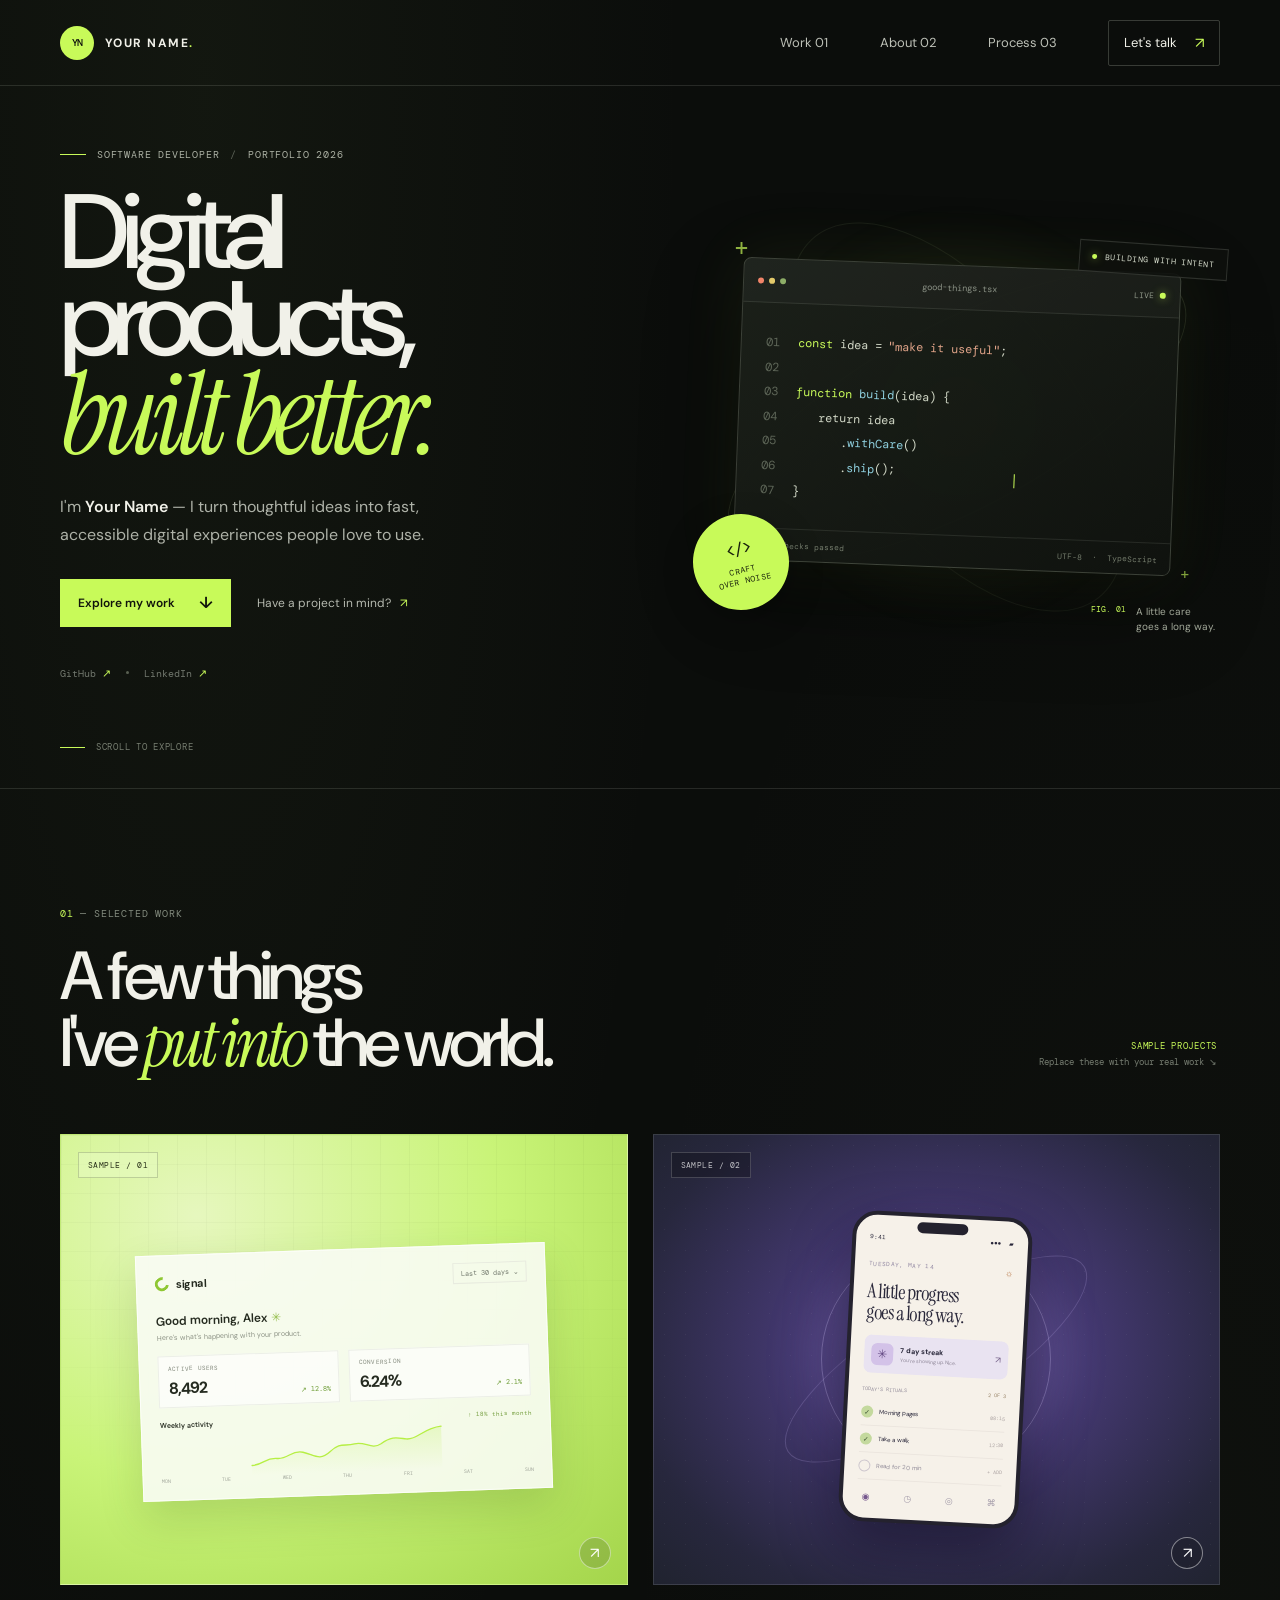
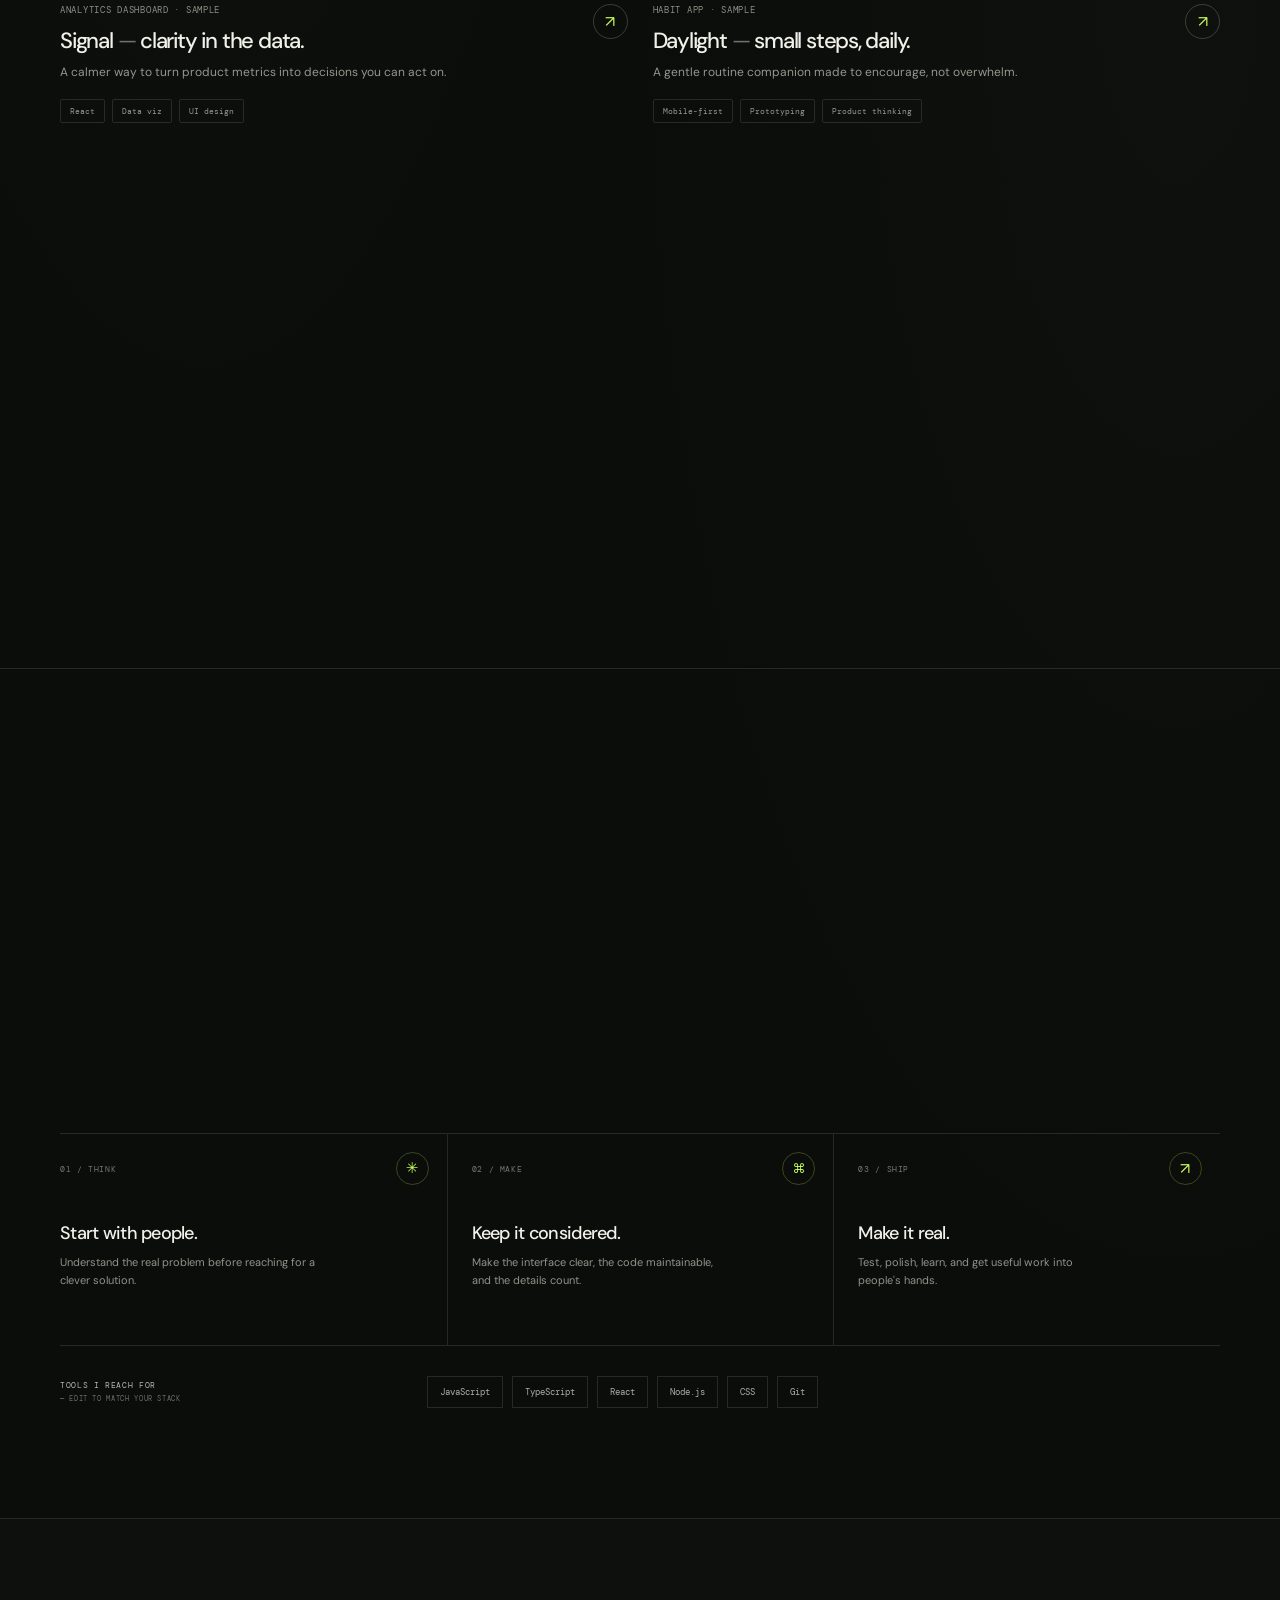
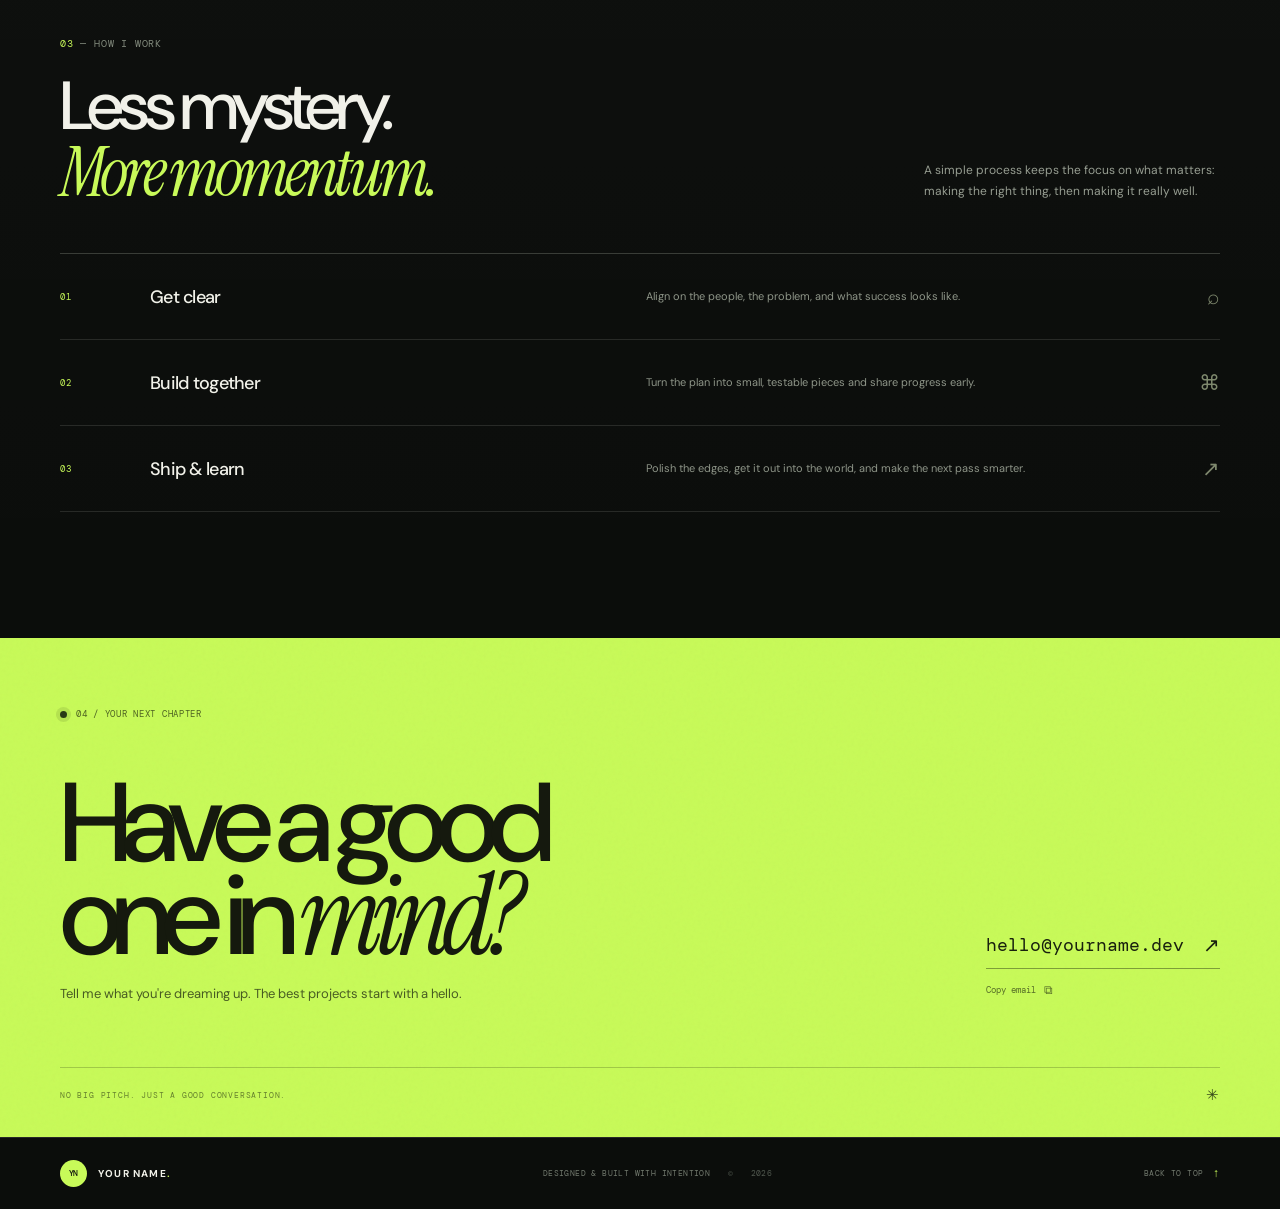
==== index.html @ 07254b89 "Build bold developer portfolio starter Co-authored-by: arena-agent <297053741+arena-agent@users.nore" ====
<!doctype html>
<html lang="en">
  <head>
    <meta charset="UTF-8" />
    <meta name="viewport" content="width=device-width, initial-scale=1" />
    <meta name="theme-color" content="#0b0d0b" />
    <meta name="description" content="A bold, thoughtful portfolio for a software developer." />
    <title>Your Name — Developer &amp; Builder</title>
    <link rel="preconnect" href="https://fonts.googleapis.com" />
    <link rel="preconnect" href="https://fonts.gstatic.com" crossorigin />
    <link href="https://fonts.googleapis.com/css2?family=DM+Mono:wght@400;500&family=DM+Sans:wght@400;500;600;700&family=Instrument+Serif:ital@0;1&display=swap" rel="stylesheet" />
    <link rel="stylesheet" href="styles.css" />
    <script src="script.js" defer></script>
  </head>
  <body>
    <a class="skip-link" href="#main">Skip to content</a>
    <div class="site-shell">
      <header class="site-header">
        <div class="container nav-wrap">
          <a class="brand" href="#top" aria-label="Your Name, home">
            <span class="brand-mark" aria-hidden="true">YN</span>
            <span class="brand-name">YOUR NAME<span class="accent">.</span></span>
          </a>

          <button class="menu-toggle" type="button" aria-expanded="false" aria-controls="primary-nav" aria-label="Open navigation menu">
            <span></span><span></span>
          </button>

          <nav class="primary-nav" id="primary-nav" aria-label="Main navigation">
            <a href="#work">Work <span>01</span></a>
            <a href="#about">About <span>02</span></a>
            <a href="#process">Process <span>03</span></a>
            <a class="nav-contact" href="#contact">Let's talk <span aria-hidden="true">↗</span></a>
          </nav>
        </div>
      </header>

      <main id="main">
        <section class="hero container" id="top" aria-labelledby="hero-title">
          <div class="hero-copy" data-reveal>
            <div class="eyebrow hero-eyebrow"><span class="eyebrow-line"></span> SOFTWARE DEVELOPER <span class="eyebrow-divider">/</span> PORTFOLIO 2026</div>
            <h1 id="hero-title">Digital<br />products,<br /><span>built better.</span></h1>
            <p class="hero-intro">I'm <strong>Your Name</strong> — I turn thoughtful ideas into fast, accessible digital experiences people love to use.</p>
            <div class="hero-actions">
              <a class="button button-primary" href="#work">Explore my work <span aria-hidden="true">↓</span></a>
              <a class="text-link" href="#contact">Have a project in mind? <span aria-hidden="true">↗</span></a>
            </div>
            <div class="hero-socials" aria-label="Social links">
              <a href="https://github.com/your-username" target="_blank" rel="noreferrer">GitHub <span aria-hidden="true">↗</span></a>
              <span class="social-separator" aria-hidden="true"></span>
              <a href="https://www.linkedin.com/in/your-username" target="_blank" rel="noreferrer">LinkedIn <span aria-hidden="true">↗</span></a>
            </div>
          </div>

          <div class="hero-art" data-reveal data-reveal-delay="120" aria-label="Decorative code editor illustration">
            <div class="art-halo" aria-hidden="true"></div>
            <div class="art-orbit art-orbit-one" aria-hidden="true"></div>
            <div class="art-orbit art-orbit-two" aria-hidden="true"></div>
            <div class="art-plus plus-one" aria-hidden="true">+</div>
            <div class="art-plus plus-two" aria-hidden="true">+</div>
            <div class="art-label art-label-top"><span class="live-dot"></span> BUILDING WITH INTENT</div>
            <div class="code-window">
              <div class="window-bar">
                <div class="window-dots" aria-hidden="true"><i></i><i></i><i></i></div>
                <span class="window-file">good-things.tsx</span>
                <span class="window-status">LIVE <span></span></span>
              </div>
              <div class="code-body" aria-hidden="true">
                <div class="code-line"><span class="line-number">01</span><span><b>const</b> idea = <em>"make it useful"</em>;</span></div>
                <div class="code-line"><span class="line-number">02</span><span></span></div>
                <div class="code-line"><span class="line-number">03</span><span><b>function</b> <i>build</i>(idea) {</span></div>
                <div class="code-line"><span class="line-number">04</span><span class="indent">return idea</span></div>
                <div class="code-line"><span class="line-number">05</span><span class="indent indent-more">.<i>withCare</i>()</span></div>
                <div class="code-line"><span class="line-number">06</span><span class="indent indent-more">.<i>ship</i>();</span></div>
                <div class="code-line"><span class="line-number">07</span><span>}</span></div>
                <div class="code-cursor" aria-hidden="true"></div>
              </div>
              <div class="window-footer"><span><span class="status-dot"></span> all checks passed</span><span>UTF-8&nbsp; · &nbsp;TypeScript</span></div>
            </div>
            <div class="art-sticker"><span class="sticker-symbol">&lt;/&gt;</span><span>CRAFT<br />OVER NOISE</span></div>
            <div class="art-caption"><span class="caption-index">FIG. 01</span><span>A little care<br />goes a long way.</span></div>
          </div>

          <a class="scroll-cue" href="#work"><span class="scroll-cue-line"></span> SCROLL TO EXPLORE</a>
        </section>

        <section class="work-section section" id="work" aria-labelledby="work-title">
          <div class="container">
            <div class="section-heading" data-reveal>
              <div>
                <p class="section-kicker"><span>01</span> — SELECTED WORK</p>
                <h2 id="work-title">A few things<br />I've <em>put into</em> the world.</h2>
              </div>
              <p class="section-aside">SAMPLE PROJECTS<br /><span>Replace these with your real work ↘</span></p>
            </div>

            <div class="project-grid">
              <article class="project-card" data-reveal>
                <a class="project-visual visual-signal" href="#contact" aria-label="Ask me about the Signal sample analytics dashboard">
                  <span class="visual-tag">SAMPLE / 01</span>
                  <div class="signal-window">
                    <div class="signal-top"><span class="signal-logo"><i></i>signal</span><span class="signal-period">Last 30 days&nbsp;⌄</span></div>
                    <div class="signal-welcome">Good morning, Alex <span>✳</span><small>Here's what's happening with your product.</small></div>
                    <div class="signal-metrics">
                      <div><small>ACTIVE USERS</small><strong>8,492</strong><em>↗ 12.8%</em></div>
                      <div><small>CONVERSION</small><strong>6.24%</strong><em>↗ 2.1%</em></div>
                    </div>
                    <div class="signal-chart-head"><span>Weekly activity</span><small>↑ 18% this month</small></div>
                    <svg class="signal-chart" viewBox="0 0 430 104" fill="none" role="presentation" aria-hidden="true">
                      <path d="M0 82C28 80 30 65 57 68C82 71 91 49 116 56C142 63 153 78 177 57C202 35 210 47 233 41C257 35 271 57 293 43C318 26 330 31 350 34C375 38 389 11 430 8" stroke="#b6ef44" stroke-width="3" stroke-linecap="round" />
                      <path d="M0 82C28 80 30 65 57 68C82 71 91 49 116 56C142 63 153 78 177 57C202 35 210 47 233 41C257 35 271 57 293 43C318 26 330 31 350 34C375 38 389 11 430 8V104H0V82Z" fill="url(#chartFill)" />
                      <defs><linearGradient id="chartFill" x1="215" y1="8" x2="215" y2="104" gradientUnits="userSpaceOnUse"><stop stop-color="#b6ef44" stop-opacity=".22"/><stop offset="1" stop-color="#b6ef44" stop-opacity="0"/></linearGradient></defs>
                    </svg>
                    <div class="chart-labels"><span>MON</span><span>TUE</span><span>WED</span><span>THU</span><span>FRI</span><span>SAT</span><span>SUN</span></div>
                  </div>
                  <span class="visual-arrow" aria-hidden="true">↗</span>
                </a>
                <div class="project-info">
                  <div><p class="project-type">ANALYTICS DASHBOARD · SAMPLE</p><h3>Signal <span>—</span> clarity in the data.</h3><p class="project-description">A calmer way to turn product metrics into decisions you can act on.</p></div>
                  <a class="project-link" href="#contact" aria-label="Discuss a dashboard project">↗</a>
                </div>
                <div class="project-tags"><span>React</span><span>Data viz</span><span>UI design</span></div>
              </article>

              <article class="project-card" data-reveal data-reveal-delay="100">
                <a class="project-visual visual-daylight" href="#contact" aria-label="Ask me about the Daylight sample habit app">
                  <span class="visual-tag visual-tag-light">SAMPLE / 02</span>
                  <div class="daylight-sun" aria-hidden="true"></div>
                  <div class="phone-frame">
                    <div class="phone-notch"></div>
                    <div class="phone-status"><span>9:41</span><span>●●● &nbsp;▰</span></div>
                    <div class="daylight-greeting">TUESDAY, MAY 14 <span>☼</span></div>
                    <h4>A little progress<br />goes a long way.</h4>
                    <div class="daylight-streak"><span class="streak-icon">✳</span><span><b>7 day streak</b><small>You're showing up. Nice.</small></span><span class="streak-arrow">↗</span></div>
                    <div class="today-label">TODAY'S RITUALS <span>2 OF 3</span></div>
                    <div class="ritual-row"><i class="ritual-check">✓</i><span>Morning pages</span><small>08:15</small></div>
                    <div class="ritual-row"><i class="ritual-check">✓</i><span>Take a walk</span><small>12:30</small></div>
                    <div class="ritual-row ritual-row-muted"><i></i><span>Read for 20 min</span><small>+ ADD</small></div>
                    <div class="phone-tabbar"><span>◉</span><span>◷</span><span>◎</span><span>⌘</span></div>
                  </div>
                  <div class="daylight-orbit" aria-hidden="true"></div>
                  <span class="visual-arrow" aria-hidden="true">↗</span>
                </a>
                <div class="project-info">
                  <div><p class="project-type">HABIT APP · SAMPLE</p><h3>Daylight <span>—</span> small steps, daily.</h3><p class="project-description">A gentle routine companion made to encourage, not overwhelm.</p></div>
                  <a class="project-link" href="#contact" aria-label="Discuss a mobile app project">↗</a>
                </div>
                <div class="project-tags"><span>Mobile-first</span><span>Prototyping</span><span>Product thinking</span></div>
              </article>

              <article class="project-card project-card-wide" data-reveal>
                <a class="project-visual visual-shipshape" href="#contact" aria-label="Ask me about the Shipshape sample developer tool">
                  <span class="visual-tag visual-tag-light">SAMPLE / 03</span>
                  <div class="shipshape-orbit shipshape-orbit-one" aria-hidden="true"></div>
                  <div class="shipshape-orbit shipshape-orbit-two" aria-hidden="true"></div>
                  <div class="deploy-card">
                    <div class="deploy-top"><span><i></i> shipshape</span><small>WORKSPACE / MAIN</small></div>
                    <div class="deploy-title">Good afternoon, Alex <span>✳</span></div>
                    <p>Your projects are looking good.</p>
                    <div class="deploy-project"><div class="deploy-icon deploy-icon-lime">N</div><span><b>northstar-web</b><small>Production · Updated 4m ago</small></span><em><i></i> LIVE</em><b class="deploy-more">···</b></div>
                    <div class="deploy-project"><div class="deploy-icon deploy-icon-violet">◈</div><span><b>atlas-api</b><small>Staging · Updated 22m ago</small></span><em class="deploy-building"><i></i> BUILDING</em><b class="deploy-more">···</b></div>
                    <div class="deploy-bottom"><span>2 projects</span><span>View all projects <b>↗</b></span></div>
                  </div>
                  <div class="deploy-sticker"><span>SHIP<br />GOOD<br />THINGS</span><b>↗</b></div>
                  <span class="visual-arrow" aria-hidden="true">↗</span>
                </a>
                <div class="project-info">
                  <div><p class="project-type">DEVELOPER TOOL · SAMPLE</p><h3>Shipshape <span>—</span> from commit to calm.</h3><p class="project-description">A friendly home for deployment status, release notes, and the work behind them.</p></div>
                  <a class="project-link" href="#contact" aria-label="Discuss a developer tool project">↗</a>
                </div>
                <div class="project-tags"><span>TypeScript</span><span>Node.js</span><span>Workflow</span></div>
              </article>
            </div>
          </div>
        </section>

        <section class="about-section section" id="about" aria-labelledby="about-title">
          <div class="container">
            <div class="about-top" data-reveal>
              <p class="section-kicker"><span>02</span> — A LITTLE ABOUT ME</p>
              <p class="about-side-note">GOOD SOFTWARE<br />SHOULD FEEL HUMAN.</p>
            </div>
            <div class="about-main" data-reveal>
              <h2 id="about-title">Curious mind.<br /><em>Careful</em> builder.</h2>
              <div class="about-copy">
                <p>I like pairing thoughtful engineering with a sharp eye for the details. From one tiny interaction to the architecture behind it, I build for people first.</p>
                <p>Good questions, clear communication, and a little curiosity can turn a complicated idea into something simple and useful.</p>
                <a class="underlined-link" href="#contact">A bit more about working together <span aria-hidden="true">↗</span></a>
              </div>
            </div>

            <div class="strengths-grid" data-reveal>
              <article class="strength-card"><span class="strength-number">01 / THINK</span><div class="strength-icon strength-icon-think" aria-hidden="true">✳</div><h3>Start with people.</h3><p>Understand the real problem before reaching for a clever solution.</p></article>
              <article class="strength-card"><span class="strength-number">02 / MAKE</span><div class="strength-icon strength-icon-make" aria-hidden="true">⌘</div><h3>Keep it considered.</h3><p>Make the interface clear, the code maintainable, and the details count.</p></article>
              <article class="strength-card"><span class="strength-number">03 / SHIP</span><div class="strength-icon strength-icon-ship" aria-hidden="true">↗</div><h3>Make it real.</h3><p>Test, polish, learn, and get useful work into people's hands.</p></article>
            </div>

            <div class="toolbelt" data-reveal>
              <p class="toolbelt-label">TOOLS I REACH FOR <span>— EDIT TO MATCH YOUR STACK</span></p>
              <div class="tool-list"><span>JavaScript</span><span>TypeScript</span><span>React</span><span>Node.js</span><span>CSS</span><span>Git</span></div>
            </div>
          </div>
        </section>

        <section class="process-section section" id="process" aria-labelledby="process-title">
          <div class="container">
            <div class="section-heading process-heading" data-reveal>
              <div><p class="section-kicker"><span>03</span> — HOW I WORK</p><h2 id="process-title">Less mystery.<br /><em>More momentum.</em></h2></div>
              <p class="process-intro">A simple process keeps the focus on what matters: making the right thing, then making it really well.</p>
            </div>
            <div class="process-list">
              <article class="process-step" data-reveal><span class="process-index">01</span><h3>Get clear</h3><p>Align on the people, the problem, and what success looks like.</p><span class="process-symbol" aria-hidden="true">⌕</span></article>
              <article class="process-step" data-reveal data-reveal-delay="100"><span class="process-index">02</span><h3>Build together</h3><p>Turn the plan into small, testable pieces and share progress early.</p><span class="process-symbol" aria-hidden="true">⌘</span></article>
              <article class="process-step" data-reveal data-reveal-delay="200"><span class="process-index">03</span><h3>Ship &amp; learn</h3><p>Polish the edges, get it out into the world, and make the next pass smarter.</p><span class="process-symbol" aria-hidden="true">↗</span></article>
            </div>
          </div>
        </section>

        <section class="contact-section" id="contact" aria-labelledby="contact-title">
          <div class="contact-grain" aria-hidden="true"></div>
          <div class="container contact-inner" data-reveal>
            <div class="contact-kicker"><span class="contact-pulse"></span> 04 / YOUR NEXT CHAPTER</div>
            <div class="contact-content">
              <div><h2 id="contact-title">Have a good<br />one in <em>mind?</em></h2><p>Tell me what you're dreaming up. The best projects start with a hello.</p></div>
              <div class="contact-action">
                <a class="contact-email" id="email-link" href="mailto:hello@yourname.dev">hello@yourname.dev <span aria-hidden="true">↗</span></a>
                <button class="copy-email" type="button" data-copy-email>Copy email <span aria-hidden="true">⧉</span></button>
              </div>
            </div>
            <div class="contact-bottom"><span>NO BIG PITCH. JUST A GOOD CONVERSATION.</span><span aria-hidden="true">✳</span></div>
          </div>
        </section>
      </main>

      <footer class="site-footer">
        <div class="container footer-inner">
          <a class="brand footer-brand" href="#top" aria-label="Back to top"><span class="brand-mark" aria-hidden="true">YN</span><span class="brand-name">YOUR NAME<span class="accent">.</span></span></a>
          <p>DESIGNED &amp; BUILT WITH INTENTION <span>© <span id="year">2026</span></span></p>
          <a class="back-to-top" href="#top">BACK TO TOP <span aria-hidden="true">↑</span></a>
        </div>
      </footer>
    </div>
  </body>
</html>
---- styles.css ----
:root {
  color-scheme: dark;
  --bg: #0b0d0b;
  --bg-soft: #10130f;
  --panel: #141712;
  --ink: #f1f1e9;
  --muted: #9da196;
  --quiet: #697067;
  --line: rgba(235, 242, 224, 0.12);
  --line-strong: rgba(235, 242, 224, 0.2);
  --lime: #c8fa59;
  --lime-ink: #14190b;
  --mono: 'DM Mono', 'SFMono-Regular', Consolas, monospace;
  --sans: 'DM Sans', Inter, ui-sans-serif, system-ui, sans-serif;
  --serif: 'Instrument Serif', Georgia, serif;
  font-synthesis: none;
  text-rendering: optimizeLegibility;
  scroll-behavior: smooth;
  scroll-padding-top: 88px;
}

* { box-sizing: border-box; }
html { min-width: 320px; background: var(--bg); }
body {
  min-width: 320px;
  margin: 0;
  background:
    radial-gradient(ellipse at 16% 2%, rgba(110, 138, 72, .08), transparent 30rem),
    radial-gradient(ellipse at 92% 36%, rgba(99, 108, 70, .04), transparent 35rem),
    var(--bg);
  color: var(--ink);
  font-family: var(--sans);
  -webkit-font-smoothing: antialiased;
}
body::selection, body *::selection { color: var(--bg); background: var(--lime); }
a { color: inherit; text-decoration: none; }
button { color: inherit; font: inherit; }
img, svg { display: block; max-width: 100%; }
.site-shell { overflow: clip; }
.container { width: min(1160px, calc(100% - 72px)); margin-inline: auto; }
.skip-link { position: fixed; z-index: 100; left: 1rem; top: 1rem; padding: .75rem 1rem; transform: translateY(-160%); background: var(--lime); color: var(--bg); font-weight: 700; }
.skip-link:focus { transform: translateY(0); }

/* Navigation */
.site-header { position: relative; z-index: 20; height: 86px; border-bottom: 1px solid var(--line); }
.nav-wrap { height: 100%; display: flex; align-items: center; justify-content: space-between; }
.brand { display: inline-flex; align-items: center; gap: 11px; }
.brand-mark { width: 34px; height: 34px; display: grid; place-items: center; border-radius: 50%; background: var(--lime); color: var(--bg); font: 500 10px/1 var(--mono); letter-spacing: -.08em; }
.brand-name { font-size: 12px; font-weight: 700; letter-spacing: .12em; }
.accent { color: var(--lime); }
.primary-nav { display: flex; align-items: center; gap: clamp(25px, 4vw, 54px); height: 100%; }
.primary-nav > a { color: #bdc0b7; font-size: 13px; transition: color .2s ease; }
.primary-nav > a:hover, .primary-nav > a:focus-visible { color: var(--lime); }
.primary-nav > a > span:not(:last-child) { margin-left: 4px; color: #61675c; font: 9px var(--mono); vertical-align: top; }
.primary-nav .nav-contact { display: inline-flex; align-items: center; gap: 18px; padding: 12px 15px; border: 1px solid var(--line-strong); border-radius: 2px; color: var(--ink); }
.primary-nav .nav-contact span { color: var(--lime); font-size: 15px; transition: transform .2s; }
.primary-nav .nav-contact:hover span { transform: translate(2px, -2px); }
.menu-toggle { display: none; }

/* Hero */
.hero { min-height: 702px; position: relative; display: grid; grid-template-columns: 1fr .9fr; align-items: center; gap: 50px; padding-top: 54px; padding-bottom: 94px; }
.hero-copy { position: relative; z-index: 2; padding-bottom: 6px; }
.eyebrow, .section-kicker, .project-type, .toolbelt-label, .contact-kicker, .process-index, .strength-number {
  font-family: var(--mono); font-size: 10px; font-weight: 400; letter-spacing: .08em;
}
.hero-eyebrow { display: flex; align-items: center; gap: 11px; margin: 0 0 28px; color: #acb1a4; }
.eyebrow-line { width: 26px; height: 1px; background: var(--lime); }
.eyebrow-divider { color: #5b6156; }
.hero h1 { margin: 0; max-width: 720px; font-size: clamp(72px, 8.25vw, 112px); font-weight: 500; letter-spacing: -.088em; line-height: .82; }
.hero h1 span { display: inline-block; padding-top: 7px; color: var(--lime); font-family: var(--serif); font-size: 1.08em; font-weight: 400; font-style: italic; letter-spacing: -.065em; }
.hero-intro { max-width: 436px; margin: 30px 0 0; color: #aeb2a8; font-size: 16px; line-height: 1.75; }
.hero-intro strong { color: var(--ink); font-weight: 600; }
.hero-actions { display: flex; align-items: center; gap: 26px; margin-top: 30px; }
.button { min-height: 48px; display: inline-flex; align-items: center; justify-content: center; gap: 24px; padding: 0 17px; border: 1px solid transparent; font-size: 12px; font-weight: 600; transition: background .2s, color .2s, border-color .2s, transform .2s; }
.button-primary { background: var(--lime); color: #11150b; }
.button-primary span { font-size: 16px; transition: transform .2s; }
.button-primary:hover { background: #d8ff83; transform: translateY(-2px); }
.button-primary:hover span { transform: translateY(3px); }
.text-link { color: #b5b9af; font-size: 12px; transition: color .2s; }
.text-link span { margin-left: 6px; color: var(--lime); }
.text-link:hover { color: var(--ink); }
.hero-socials { display: flex; align-items: center; gap: 15px; margin-top: 39px; color: #72786e; font: 10px var(--mono); }
.hero-socials a { transition: color .2s; }
.hero-socials a:hover { color: var(--lime); }
.hero-socials a span { color: var(--lime); font-size: 11px; }
.social-separator { width: 3px; height: 3px; border-radius: 50%; background: #596052; }
.hero-art { position: relative; min-height: 490px; display: grid; place-items: center; isolation: isolate; }
.art-halo { position: absolute; z-index: -1; width: min(410px, 90%); aspect-ratio: 1; border-radius: 50%; background: radial-gradient(circle, rgba(194, 236, 95, .13), rgba(135, 163, 72, .07) 40%, transparent 71%); filter: blur(13px); }
.art-orbit { position: absolute; z-index: -1; border: 1px solid rgba(206, 231, 164, .13); border-radius: 50%; transform: rotate(-28deg); }
.art-orbit-one { width: 510px; height: 186px; }
.art-orbit-two { width: 460px; height: 230px; transform: rotate(52deg); border-color: rgba(206, 231, 164, .08); }
.code-window { position: relative; width: min(100%, 438px); overflow: hidden; border: 1px solid rgba(226, 237, 212, .19); border-radius: 8px; background: linear-gradient(145deg, rgba(28, 33, 26, .97), rgba(16, 19, 15, .97)); box-shadow: 0 32px 90px rgba(0, 0, 0, .42), 0 0 65px rgba(187, 237, 87, .08); transform: rotate(2.2deg); }
.window-bar { height: 44px; display: flex; align-items: center; justify-content: space-between; padding: 0 14px; border-bottom: 1px solid rgba(232, 238, 222, .1); background: rgba(255, 255, 255, .018); }
.window-dots { display: flex; gap: 5px; }
.window-dots i { width: 6px; height: 6px; border-radius: 50%; background: #555b4f; }
.window-dots i:first-child { background: #f18469; }
.window-dots i:nth-child(2) { background: #e3c96a; }
.window-dots i:nth-child(3) { background: #8dad67; }
.window-file { color: #899084; font: 9px var(--mono); }
.window-status { display: flex; align-items: center; gap: 6px; color: #929a8b; font: 8px var(--mono); }
.window-status span, .status-dot, .live-dot { width: 6px; height: 6px; border-radius: 50%; background: var(--lime); box-shadow: 0 0 9px rgba(200, 250, 89, .55); }
.code-body { position: relative; padding: 27px 24px 26px; color: #d2d8c7; font: 12px/2.05 var(--mono); }
.code-line { display: flex; white-space: pre; }
.line-number { width: 32px; flex: 0 0 32px; color: #5e6658; user-select: none; }
.code-line b { color: #c8fa59; font-weight: 400; }
.code-line em { color: #e1a489; font-style: normal; }
.code-line i { color: #8fd0df; font-style: normal; }
.indent { padding-left: 23px; }
.indent-more { padding-left: 46px; }
.code-cursor { position: absolute; bottom: 49px; left: 277px; width: 1px; height: 14px; background: var(--lime); animation: blink 1.05s step-end infinite; }
.window-footer { display: flex; align-items: center; justify-content: space-between; height: 32px; padding: 0 13px; border-top: 1px solid rgba(232, 238, 222, .1); color: #757d6d; font: 8px var(--mono); }
.window-footer > span:first-child { display: flex; align-items: center; gap: 7px; }
.window-footer .status-dot { width: 5px; height: 5px; }
.art-label { position: absolute; z-index: 1; display: flex; align-items: center; gap: 8px; padding: 10px 12px; border: 1px solid rgba(234, 241, 224, .15); background: rgba(14, 17, 13, .88); color: #dce2d2; font: 8px var(--mono); letter-spacing: .06em; }
.art-label-top { top: 72px; right: -8px; transform: rotate(4deg); }
.art-label .live-dot { width: 5px; height: 5px; }
.art-sticker { position: absolute; bottom: 52px; left: -1px; width: 96px; height: 96px; display: flex; flex-direction: column; align-items: center; justify-content: center; gap: 5px; border-radius: 50%; background: var(--lime); color: #18200c; box-shadow: 0 10px 32px rgba(0, 0, 0, .25); transform: rotate(-13deg); }
.sticker-symbol { font: 17px var(--mono); letter-spacing: -.1em; }
.art-sticker > span:last-child { font: 8px/1.35 var(--mono); letter-spacing: .05em; text-align: center; }
.art-caption { position: absolute; right: 5px; bottom: 28px; display: flex; gap: 10px; color: #a3a99a; font-size: 10px; line-height: 1.5; }
.caption-index { color: var(--lime); font: 8px var(--mono); }
.art-plus { position: absolute; color: var(--lime); font: 25px var(--mono); opacity: .72; }
.plus-one { top: 60px; left: 40px; }
.plus-two { right: 30px; bottom: 77px; font-size: 16px; }
.scroll-cue { position: absolute; bottom: 35px; left: 0; display: flex; align-items: center; gap: 11px; color: #777e71; font: 9px var(--mono); letter-spacing: .08em; }
.scroll-cue-line { width: 25px; height: 1px; background: var(--lime); }

/* Shared sections */
.section { position: relative; padding: 118px 0 124px; border-top: 1px solid var(--line); }
.section-heading { display: flex; align-items: flex-end; justify-content: space-between; gap: 30px; margin-bottom: 58px; }
.section-kicker { margin: 0 0 23px; color: #828a7d; }
.section-kicker span { color: var(--lime); }
.section-heading h2, .about-main h2 { margin: 0; font-size: clamp(42px, 5.4vw, 68px); line-height: .98; letter-spacing: -.07em; font-weight: 500; }
.section-heading h2 em, .about-main h2 em { color: var(--lime); font-family: var(--serif); font-weight: 400; }
.section-aside { margin: 0 3px 6px 0; color: var(--lime); font: 9px/1.8 var(--mono); letter-spacing: .08em; text-align: right; }
.section-aside span { color: #757c70; letter-spacing: 0; }

/* Work cards */
.project-grid { display: grid; grid-template-columns: 1fr 1fr; column-gap: 25px; row-gap: 61px; }
.project-card { min-width: 0; }
.project-visual { position: relative; display: grid; place-items: center; overflow: hidden; width: 100%; aspect-ratio: 1.26; border: 1px solid rgba(234, 240, 225, .12); isolation: isolate; }
.visual-tag { position: absolute; z-index: 5; top: 17px; left: 17px; padding: 7px 9px; border: 1px solid rgba(23, 29, 17, .19); background: rgba(231, 251, 194, .55); color: #283019; font: 8px var(--mono); letter-spacing: .06em; }
.visual-tag-light { border-color: rgba(255, 255, 255, .18); background: rgba(12, 13, 18, .35); color: rgba(255, 255, 255, .72); }
.visual-signal { background: radial-gradient(ellipse at 24% 18%, #e6f7be, #c9f478 50%, #a4d54b); }
.visual-signal::before { content: ''; position: absolute; inset: 0; z-index: -1; opacity: .3; background-image: linear-gradient(rgba(36, 50, 18, .12) 1px, transparent 1px), linear-gradient(90deg, rgba(36, 50, 18, .12) 1px, transparent 1px); background-size: 29px 29px; mask-image: linear-gradient(to bottom, #000, transparent 80%); }
.signal-window { width: 78%; max-width: 410px; min-height: 246px; padding: 17px 18px 12px; border: 1px solid rgba(255, 255, 255, .74); background: rgba(250, 252, 246, .9); color: #252b20; box-shadow: 0 18px 44px rgba(50, 75, 20, .17); transform: translateY(13px) rotate(-2deg); }
.signal-top, .signal-logo, .signal-period { display: flex; align-items: center; }
.signal-top { justify-content: space-between; }
.signal-logo { gap: 7px; font-size: 11px; font-weight: 700; letter-spacing: -.04em; }
.signal-logo i { width: 14px; height: 14px; display: block; border: 3px solid #8fc733; border-right-color: transparent; border-radius: 50%; transform: rotate(-35deg); }
.signal-period { padding: 5px 7px; border: 1px solid #e8ebdf; color: #72796d; font: 7px var(--mono); }
.signal-welcome { margin-top: 19px; font-size: 12px; font-weight: 600; }
.signal-welcome > span { color: #97bf50; }
.signal-welcome small { display: block; margin-top: 4px; color: #8a9083; font-size: 7px; font-weight: 400; }
.signal-metrics { display: grid; grid-template-columns: 1fr 1fr; gap: 10px; margin-top: 14px; }
.signal-metrics > div { position: relative; padding: 8px 9px; border: 1px solid #ecefe7; background: rgba(255,255,255,.65); }
.signal-metrics small, .signal-metrics strong, .signal-metrics em { display: block; }
.signal-metrics small { color: #80877a; font: 6px var(--mono); letter-spacing: .04em; }
.signal-metrics strong { margin-top: 5px; font-size: 16px; letter-spacing: -.05em; }
.signal-metrics em { position: absolute; right: 8px; bottom: 9px; color: #6c9c34; font: 7px var(--mono); font-style: normal; }
.signal-chart-head { display: flex; justify-content: space-between; margin-top: 13px; font-size: 7px; font-weight: 600; }
.signal-chart-head small { color: #739d3d; font: 6px var(--mono); }
.signal-chart { width: 100%; height: 46px; margin-top: 2px; overflow: visible; }
.chart-labels { display: flex; justify-content: space-between; color: #a1a69b; font: 5px var(--mono); }
.visual-arrow { position: absolute; z-index: 8; right: 16px; bottom: 15px; width: 32px; height: 32px; display: grid; place-items: center; border: 1px solid rgba(255, 255, 255, .46); border-radius: 50%; background: rgba(14, 18, 12, .14); color: white; font-size: 15px; transition: background .2s, color .2s, transform .2s; }
.project-visual:hover .visual-arrow { transform: rotate(45deg); background: var(--lime); color: var(--bg); }
.visual-daylight { background: radial-gradient(ellipse at 51% 47%, #6f5ba8 0%, #43386f 37%, #27273d 78%, #20232f 100%); }
.visual-daylight::before { content: ''; position: absolute; inset: 0; background-image: radial-gradient(rgba(255,255,255,.4) .7px, transparent .7px); background-size: 21px 21px; opacity: .13; }
.daylight-sun { position: absolute; width: 230px; height: 230px; border: 1px solid rgba(211, 194, 255, .36); border-radius: 50%; box-shadow: 0 0 60px rgba(183, 155, 255, .17), inset 0 0 45px rgba(183, 155, 255, .1); }
.daylight-orbit { position: absolute; width: 350px; height: 108px; border: 1px solid rgba(208, 190, 255, .21); border-radius: 50%; transform: rotate(-32deg); }
.phone-frame { position: relative; z-index: 2; width: 180px; min-height: 296px; padding: 17px 14px 15px; overflow: hidden; border: 4px solid #24222e; border-radius: 25px; background: #f6f1e9; color: #29273a; box-shadow: 0 24px 60px rgba(9, 7, 19, .47); transform: rotate(3deg) translateY(10px); }
.phone-notch { position: absolute; top: 5px; left: 50%; width: 51px; height: 11px; border-radius: 9px; background: #24222e; transform: translateX(-50%); }
.phone-status { display: flex; justify-content: space-between; margin-top: 1px; font: 6px var(--mono); }
.daylight-greeting { display: flex; justify-content: space-between; margin-top: 19px; color: #9389a3; font: 6px var(--mono); letter-spacing: .06em; }
.daylight-greeting span { color: #c1885e; font-size: 10px; }
.phone-frame h4 { margin: 8px 0 12px; font: 20px/1.06 var(--serif); letter-spacing: -.025em; }
.daylight-streak { display: flex; align-items: center; gap: 7px; padding: 8px 7px; border-radius: 7px; background: #e9e3f1; }
.streak-icon { width: 22px; height: 22px; display: grid; place-items: center; border-radius: 6px; background: #d3c2e8; color: #644a84; font-size: 12px; }
.daylight-streak b, .daylight-streak small { display: block; }
.daylight-streak b { font-size: 7px; }
.daylight-streak small { margin-top: 2px; color: #8d8596; font-size: 5px; }
.streak-arrow { margin-left: auto; color: #756189; font-size: 9px; }
.today-label { display: flex; justify-content: space-between; margin: 13px 0 6px; color: #8d8796; font: 5px var(--mono); }
.today-label span { color: #917c5e; }
.ritual-row { display: flex; align-items: center; gap: 6px; min-height: 27px; border-bottom: 1px solid #ece6df; font-size: 6px; }
.ritual-row small { margin-left: auto; color: #aaa1a0; font: 5px var(--mono); }
.ritual-check { width: 12px; height: 12px; display: grid; place-items: center; border-radius: 50%; background: #c4d99e; color: #415737; font: 7px var(--sans); font-style: normal; }
.ritual-row-muted { color: #918b98; }
.ritual-row-muted > i:first-child { width: 12px; height: 12px; border: 1px solid #cec7ce; border-radius: 50%; }
.phone-tabbar { display: flex; justify-content: space-between; padding: 11px 5px 0; color: #a39ba9; font-size: 9px; }
.phone-tabbar span:first-child { color: #75578d; }
.visual-shipshape { grid-column: 1 / -1; min-height: 360px; aspect-ratio: 2.35; background: radial-gradient(ellipse at 71% 50%, #e8734b, #c74c39 42%, #913e3a 85%); }
.visual-shipshape::before { content: ''; position: absolute; inset: 0; background: linear-gradient(135deg, rgba(35, 20, 24, .06), rgba(32, 17, 25, .32)); }
.shipshape-orbit { position: absolute; width: 670px; height: 225px; border: 1px solid rgba(255, 215, 194, .22); border-radius: 50%; transform: rotate(-22deg); }
.shipshape-orbit-one { right: -117px; }
.shipshape-orbit-two { right: -55px; width: 570px; height: 306px; transform: rotate(46deg); border-color: rgba(255, 215, 194, .12); }
.deploy-card { position: relative; z-index: 2; width: 58%; max-width: 565px; min-width: 385px; padding: 18px 19px 12px; border: 1px solid rgba(255, 255, 255, .3); border-radius: 7px; background: #f7f5f0; color: #2e2e2e; box-shadow: 0 24px 68px rgba(53, 22, 24, .28); transform: translateX(-22px) rotate(-2deg); }
.deploy-top { display: flex; align-items: center; justify-content: space-between; padding-bottom: 11px; border-bottom: 1px solid #e8e6e0; }
.deploy-top > span { display: flex; align-items: center; gap: 6px; font-size: 9px; font-weight: 700; letter-spacing: -.04em; }
.deploy-top > span i { width: 13px; height: 13px; border-radius: 4px; background: #fa835b; transform: rotate(45deg); }
.deploy-top small { color: #9d9b96; font: 6px var(--mono); }
.deploy-title { margin-top: 15px; font-size: 13px; font-weight: 600; }
.deploy-title span { color: #e77950; }
.deploy-card > p { margin: 3px 0 12px; color: #999892; font-size: 7px; }
.deploy-project { min-height: 49px; display: flex; align-items: center; gap: 9px; padding: 7px 0; border-top: 1px solid #e9e7e2; }
.deploy-icon { width: 27px; height: 27px; display: grid; place-items: center; border-radius: 7px; font-size: 10px; font-weight: 700; }
.deploy-icon-lime { background: #e7f2c9; color: #71913d; }
.deploy-icon-violet { background: #e9e1f4; color: #8167a0; }
.deploy-project > span { display: flex; flex: 1; flex-direction: column; gap: 3px; }
.deploy-project > span b { font-size: 8px; }
.deploy-project > span small { color: #9a9992; font-size: 6px; }
.deploy-project em { display: flex; align-items: center; gap: 4px; padding: 4px 6px; border-radius: 4px; background: #e9f2dc; color: #6e8e46; font: 5px var(--mono); font-style: normal; }
.deploy-project em i { width: 4px; height: 4px; border-radius: 50%; background: #83b44d; }
.deploy-project .deploy-building { background: #f4ecd9; color: #ab8650; }
.deploy-project .deploy-building i { background: #d4a44e; }
.deploy-more { color: #9a9992; font-size: 11px; }
.deploy-bottom { display: flex; justify-content: space-between; margin-top: 8px; padding-top: 9px; border-top: 1px solid #e9e7e2; color: #9b9993; font-size: 6px; }
.deploy-bottom span:last-child { color: #6b6a65; }
.deploy-bottom b { color: #e77950; }
.deploy-sticker { position: absolute; z-index: 3; right: 11%; bottom: 31px; width: 100px; height: 100px; display: flex; flex-direction: column; justify-content: center; align-items: center; gap: 5px; border: 1px solid rgba(255,255,255,.42); border-radius: 50%; background: #fae6bd; color: #43372c; box-shadow: 0 10px 35px rgba(44, 20, 21, .2); font: 9px/1.2 var(--mono); text-align: center; transform: rotate(9deg); }
.deploy-sticker b { font-size: 15px; font-weight: 400; }
.project-card-wide { grid-column: 1 / -1; display: grid; grid-template-columns: 1.3fr .7fr; column-gap: 30px; align-items: center; }
.project-card-wide .project-visual { grid-column: 1; grid-row: 1 / span 2; }
.project-info { display: flex; align-items: flex-start; justify-content: space-between; gap: 15px; margin-top: 19px; }
.project-type { margin: 0 0 10px; color: #8a9184; font-size: 9px; }
.project-info h3 { margin: 0; font-size: 22px; font-weight: 500; letter-spacing: -.055em; }
.project-info h3 span { color: #6c7466; font-weight: 400; }
.project-description { max-width: 390px; margin: 8px 0 0; color: #92988c; font-size: 12px; line-height: 1.65; }
.project-link { flex: 0 0 35px; width: 35px; height: 35px; display: grid; place-items: center; border: 1px solid var(--line-strong); border-radius: 50%; color: var(--lime); font-size: 16px; transition: background .2s, color .2s, transform .2s; }
.project-link:hover { background: var(--lime); color: var(--bg); transform: rotate(45deg); }
.project-tags { display: flex; flex-wrap: wrap; gap: 7px; margin-top: 17px; }
.project-tags span { padding: 6px 9px; border: 1px solid rgba(236, 242, 225, .12); border-radius: 2px; color: #959b90; font: 8px var(--mono); }
.project-card-wide .project-info { grid-column: 2; margin-top: 0; }
.project-card-wide .project-tags { grid-column: 2; }

/* About */
.about-section { padding-bottom: 110px; }
.about-top { display: flex; justify-content: space-between; align-items: flex-start; }
.about-top .section-kicker { margin-bottom: 0; }
.about-side-note { margin: 0; color: #747c6f; font: 8px/1.65 var(--mono); letter-spacing: .1em; text-align: right; }
.about-main { display: grid; grid-template-columns: 1.12fr .72fr; gap: 80px; align-items: end; margin-top: 57px; }
.about-main h2 { font-size: clamp(52px, 6.6vw, 82px); }
.about-copy { padding-bottom: 6px; }
.about-copy p { margin: 0 0 15px; color: #a2a89c; font-size: 14px; line-height: 1.8; }
.underlined-link { display: inline-flex; gap: 10px; margin-top: 8px; padding-bottom: 5px; border-bottom: 1px solid #687252; color: var(--lime); font-size: 11px; }
.underlined-link span { transition: transform .2s; }
.underlined-link:hover span { transform: translate(2px, -2px); }
.strengths-grid { display: grid; grid-template-columns: repeat(3, 1fr); margin-top: 72px; border-top: 1px solid var(--line); border-bottom: 1px solid var(--line); }
.strength-card { position: relative; min-height: 211px; padding: 22px 24px 25px 0; }
.strength-card + .strength-card { padding-left: 24px; border-left: 1px solid var(--line); }
.strength-number { color: #727a6d; font-size: 8px; }
.strength-icon { position: absolute; top: 18px; right: 18px; width: 33px; height: 33px; display: grid; place-items: center; border: 1px solid rgba(202, 250, 89, .24); border-radius: 50%; color: var(--lime); font-size: 15px; }
.strength-icon-make { font-size: 13px; }
.strength-icon-ship { font-size: 16px; }
.strength-card h3 { margin: 44px 0 8px; font-size: 18px; font-weight: 500; letter-spacing: -.04em; }
.strength-card p { max-width: 260px; margin: 0; color: #8d9488; font-size: 11px; line-height: 1.7; }
.toolbelt { display: grid; grid-template-columns: .85fr 2fr; align-items: center; gap: 30px; padding-top: 30px; }
.toolbelt-label { margin: 0; color: #b4b9ac; font-size: 8px; line-height: 1.8; }
.toolbelt-label span { display: block; color: #687064; font-size: 7px; }
.tool-list { display: flex; flex-wrap: wrap; gap: 9px; }
.tool-list span { padding: 9px 12px; border: 1px solid var(--line); color: #aab0a4; font: 9px var(--mono); }

/* Process */
.process-section { padding-bottom: 126px; background: linear-gradient(180deg, rgba(255,255,255,.012), transparent); }
.process-heading { align-items: flex-end; margin-bottom: 47px; }
.process-intro { max-width: 296px; margin: 0 0 3px; color: #969d91; font-size: 12px; line-height: 1.8; }
.process-list { border-top: 1px solid var(--line-strong); }
.process-step { position: relative; display: grid; grid-template-columns: 70px 1fr 1.1fr 30px; align-items: center; gap: 20px; min-height: 86px; border-bottom: 1px solid var(--line); }
.process-index { color: var(--lime); font-size: 9px; }
.process-step h3 { margin: 0; font-size: 18px; font-weight: 500; letter-spacing: -.04em; }
.process-step p { max-width: 390px; margin: 0; color: #8e9588; font-size: 11px; line-height: 1.65; }
.process-symbol { justify-self: end; color: #7f896e; font: 21px var(--mono); }

/* Contact and footer */
.contact-section { position: relative; overflow: hidden; padding: 70px 0 32px; background: var(--lime); color: #15190e; }
.contact-grain { position: absolute; inset: 0; pointer-events: none; opacity: .12; background-image: url("data:image/svg+xml,%3Csvg viewBox='0 0 180 180' xmlns='http://www.w3.org/2000/svg'%3E%3Cfilter id='n'%3E%3CfeTurbulence type='fractalNoise' baseFrequency='.78' numOctaves='3' stitchTiles='stitch'/%3E%3C/filter%3E%3Crect width='100%25' height='100%25' filter='url(%23n)' opacity='.3'/%3E%3C/svg%3E"); mix-blend-mode: multiply; }
.contact-inner { position: relative; }
.contact-kicker { display: flex; align-items: center; gap: 9px; color: rgba(27, 36, 12, .7); font-size: 9px; }
.contact-pulse { width: 7px; height: 7px; border-radius: 50%; background: #293916; box-shadow: 0 0 0 4px rgba(41, 57, 22, .12); }
.contact-content { display: flex; justify-content: space-between; align-items: flex-end; gap: 35px; padding: 57px 0 65px; }
.contact-content h2 { margin: 0; font-size: clamp(61px, 9vw, 112px); font-weight: 500; letter-spacing: -.09em; line-height: .83; }
.contact-content h2 em { font-family: var(--serif); font-weight: 400; }
.contact-content p { margin: 22px 0 0; color: rgba(24, 31, 14, .72); font-size: 13px; }
.contact-action { display: flex; flex-direction: column; align-items: flex-start; margin-bottom: 4px; }
.contact-email { display: inline-flex; align-items: center; gap: 19px; padding-bottom: 10px; border-bottom: 1px solid rgba(29, 39, 13, .43); color: #18200e; font: clamp(13px, 1.6vw, 18px) var(--mono); transition: gap .2s; }
.contact-email:hover { gap: 26px; }
.contact-email span { font-size: 20px; }
.copy-email { display: inline-flex; align-items: center; gap: 8px; margin-top: 13px; padding: 0; border: 0; background: transparent; color: rgba(28, 37, 14, .65); cursor: pointer; font: 9px var(--mono); }
.copy-email:hover { color: #11170a; }
.copy-email span { font-size: 12px; }
.contact-bottom { display: flex; align-items: center; justify-content: space-between; padding-top: 17px; border-top: 1px solid rgba(35, 46, 16, .24); color: rgba(31, 41, 13, .58); font: 8px var(--mono); letter-spacing: .1em; }
.contact-bottom > span:last-child { color: #36491a; font-size: 15px; }
.site-footer { padding: 22px 0; border-top: 1px solid var(--line); }
.footer-inner { display: flex; align-items: center; justify-content: space-between; gap: 20px; }
.footer-brand .brand-mark { width: 27px; height: 27px; font-size: 8px; }
.footer-brand .brand-name { font-size: 10px; }
.footer-inner > p, .back-to-top { margin: 0; color: #72796e; font: 8px var(--mono); letter-spacing: .05em; }
.footer-inner > p span { margin-left: 12px; color: #51584f; }
.back-to-top { display: inline-flex; align-items: center; gap: 9px; transition: color .2s; }
.back-to-top:hover { color: var(--lime); }
.back-to-top span { color: var(--lime); font-size: 12px; }

/* Motion and keyboard focus */
:focus-visible { outline: 2px solid var(--lime); outline-offset: 4px; }
.js-ready [data-reveal] { opacity: 0; transform: translateY(20px); transition: opacity .7s ease, transform .7s cubic-bezier(.2,.7,.25,1); transition-delay: var(--reveal-delay, 0ms); }
.js-ready [data-reveal].is-visible { opacity: 1; transform: translateY(0); }
[data-reveal-delay="100"] { --reveal-delay: 100ms; }
[data-reveal-delay="120"] { --reveal-delay: 120ms; }
[data-reveal-delay="200"] { --reveal-delay: 200ms; }
@keyframes blink { 50% { opacity: 0; } }

@media (max-width: 1050px) {
  .container { width: min(100% - 56px, 900px); }
  .hero { grid-template-columns: 1fr .82fr; gap: 22px; min-height: 660px; }
  .hero h1 { font-size: clamp(67px, 8.4vw, 90px); }
  .hero-art { transform: scale(.92); transform-origin: center right; }
  .art-label-top { right: -1px; }
  .project-grid { column-gap: 18px; row-gap: 50px; }
  .signal-window { width: 84%; }
  .project-card-wide { grid-template-columns: 1.15fr .85fr; gap: 24px; }
  .about-main { gap: 48px; }
}
@media (max-width: 760px) {
  :root { scroll-padding-top: 74px; }
  .container { width: min(100% - 42px, 600px); }
  .site-header { height: 72px; }
  .menu-toggle { width: 40px; height: 40px; display: flex; flex-direction: column; align-items: center; justify-content: center; gap: 6px; border: 1px solid var(--line-strong); background: transparent; cursor: pointer; }
  .menu-toggle span { width: 15px; height: 1px; background: var(--ink); transition: transform .2s; }
  .menu-toggle[aria-expanded="true"] span:first-child { transform: translateY(3.5px) rotate(45deg); }
  .menu-toggle[aria-expanded="true"] span:last-child { transform: translateY(-3.5px) rotate(-45deg); }
  .primary-nav { position: absolute; top: 71px; right: 0; left: 0; height: auto; display: flex; flex-direction: column; align-items: stretch; gap: 0; padding: 11px 21px 22px; border-bottom: 1px solid var(--line-strong); background: rgba(11, 13, 11, .98); backdrop-filter: blur(14px); opacity: 0; visibility: hidden; transform: translateY(-7px); transition: opacity .18s, transform .18s, visibility .18s; }
  .primary-nav.is-open { opacity: 1; visibility: visible; transform: translateY(0); }
  .primary-nav > a { padding: 15px 0; border-bottom: 1px solid var(--line); font-size: 14px; }
  .primary-nav > a > span:not(:last-child) { float: right; }
  .primary-nav .nav-contact { justify-content: space-between; margin-top: 14px; padding: 14px; border: 1px solid var(--line-strong); }
  .hero { min-height: unset; grid-template-columns: 1fr; gap: 0; padding-top: 77px; padding-bottom: 85px; }
  .hero h1 { font-size: clamp(69px, 15vw, 100px); }
  .hero-intro { max-width: 420px; margin-top: 24px; font-size: 14px; }
  .hero-art { min-height: 440px; margin: 24px 0 0; transform: none; }
  .code-window { width: min(100% - 30px, 425px); }
  .art-orbit-one { width: min(500px, 115vw); }
  .art-orbit-two { width: min(460px, 110vw); }
  .art-label-top { right: -5px; top: 45px; }
  .art-sticker { bottom: 30px; left: 1px; width: 84px; height: 84px; }
  .art-caption { bottom: 18px; right: 2px; }
  .scroll-cue { bottom: 28px; }
  .section { padding: 85px 0 90px; }
  .section-heading { margin-bottom: 38px; }
  .section-heading h2 { font-size: clamp(44px, 9vw, 60px); }
  .project-grid { grid-template-columns: 1fr; row-gap: 43px; }
  .project-card-wide { grid-column: auto; display: block; }
  .project-visual { aspect-ratio: 1.25; }
  .project-card-wide .project-visual { min-height: 310px; aspect-ratio: 1.7; }
  .project-card-wide .project-info { margin-top: 19px; }
  .project-card-wide .project-tags { margin-top: 17px; }
  .visual-shipshape { grid-column: auto; }
  .section-aside { align-self: flex-end; font-size: 8px; }
  .section-aside span { display: inline-block; max-width: 150px; }
  .about-main { grid-template-columns: 1fr; gap: 27px; margin-top: 43px; }
  .about-main h2 { font-size: clamp(56px, 11vw, 76px); }
  .about-copy { max-width: 500px; }
  .strengths-grid { margin-top: 49px; }
  .strength-card { min-height: 205px; padding-right: 13px; }
  .strength-card + .strength-card { padding-left: 14px; }
  .strength-icon { top: 17px; right: 11px; width: 28px; height: 28px; }
  .strength-card h3 { margin-top: 43px; font-size: 15px; }
  .strength-card p { font-size: 10px; }
  .toolbelt { grid-template-columns: 1fr; gap: 15px; }
  .process-heading { align-items: flex-start; flex-direction: column; }
  .process-intro { max-width: 420px; }
  .process-step { grid-template-columns: 43px 1fr 28px; gap: 12px; min-height: 92px; }
  .process-step h3 { font-size: 16px; }
  .process-step p { grid-column: 2; grid-row: 2; align-self: start; padding-bottom: 16px; font-size: 10px; }
  .process-symbol { grid-column: 3; grid-row: 1 / span 2; }
  .process-index { align-self: start; padding-top: 5px; }
  .contact-section { padding-top: 53px; }
  .contact-content { align-items: flex-start; flex-direction: column; gap: 38px; padding: 46px 0 44px; }
  .contact-content h2 { font-size: clamp(68px, 14vw, 93px); }
  .contact-content p { max-width: 335px; font-size: 12px; }
  .contact-action { margin: 0; }
  .contact-email { font-size: clamp(14px, 4vw, 18px); }
}
@media (max-width: 520px) {
  .container { width: calc(100% - 36px); }
  .brand-mark { width: 31px; height: 31px; }
  .brand-name { font-size: 10px; }
  .hero { padding-top: 64px; }
  .hero-eyebrow { flex-wrap: wrap; gap: 8px; font-size: 8px; }
  .hero h1 { font-size: clamp(63px, 16vw, 83px); }
  .hero-actions { align-items: flex-start; flex-direction: column; gap: 17px; margin-top: 24px; }
  .hero-socials { margin-top: 27px; }
  .hero-art { min-height: 365px; margin-top: 19px; }
  .code-window { width: calc(100% - 23px); transform: rotate(1.5deg); }
  .window-bar { height: 39px; }
  .code-body { padding: 20px 13px; font-size: 10px; }
  .line-number { width: 25px; flex-basis: 25px; }
  .indent { padding-left: 17px; }
  .indent-more { padding-left: 34px; }
  .code-cursor { left: 224px; bottom: 40px; height: 12px; }
  .window-footer { font-size: 7px; }
  .art-label-top { top: 31px; right: -4px; padding: 8px; font-size: 7px; }
  .art-sticker { bottom: 18px; width: 72px; height: 72px; }
  .sticker-symbol { font-size: 14px; }
  .art-sticker > span:last-child { font-size: 6px; }
  .art-caption { right: 0; bottom: 10px; font-size: 8px; }
  .plus-one { top: 17px; left: 4px; }
  .plus-two { right: 4px; bottom: 38px; }
  .section { padding: 70px 0 74px; }
  .section-heading { align-items: flex-start; flex-direction: column; gap: 19px; }
  .section-heading h2 { font-size: clamp(41px, 10vw, 54px); }
  .section-kicker { margin-bottom: 17px; font-size: 9px; }
  .section-aside { text-align: left; }
  .section-aside br { display: none; }
  .project-grid { row-gap: 40px; }
  .project-visual { aspect-ratio: 1.11; }
  .signal-window { width: 83%; padding: 13px 12px 10px; transform: translateY(12px) rotate(-2deg) scale(.96); }
  .visual-tag { top: 12px; left: 12px; }
  .visual-arrow { right: 11px; bottom: 11px; width: 29px; height: 29px; }
  .phone-frame { transform: rotate(3deg) translateY(10px) scale(.92); }
  .project-card-wide .project-visual { min-height: 248px; aspect-ratio: 1.23; }
  .deploy-card { width: 83%; min-width: 0; padding: 13px 12px 9px; transform: translateX(-5px) rotate(-2deg); }
  .deploy-sticker { right: 4%; bottom: 20px; width: 75px; height: 75px; font-size: 7px; }
  .deploy-sticker b { font-size: 12px; }
  .shipshape-orbit-one { width: 420px; right: -145px; }
  .shipshape-orbit-two { width: 340px; right: -80px; }
  .project-info h3 { font-size: 19px; }
  .project-description { font-size: 11px; }
  .project-type { font-size: 8px; }
  .project-tags { gap: 6px; }
  .project-tags span { padding: 6px 8px; font-size: 7px; }
  .about-top { gap: 20px; }
  .about-side-note { font-size: 6px; }
  .about-main { margin-top: 38px; }
  .about-main h2 { font-size: clamp(51px, 12vw, 67px); }
  .about-copy p { font-size: 12px; }
  .strengths-grid { grid-template-columns: 1fr; margin-top: 40px; }
  .strength-card, .strength-card + .strength-card { min-height: 146px; padding: 17px 12px 19px 0; border-left: 0; }
  .strength-card + .strength-card { border-top: 1px solid var(--line); }
  .strength-card h3 { margin: 24px 0 6px; }
  .strength-card p { max-width: 310px; }
  .strength-icon { top: 14px; right: 3px; }
  .toolbelt { padding-top: 23px; }
  .tool-list { gap: 7px; }
  .tool-list span { padding: 8px 9px; font-size: 8px; }
  .process-step { grid-template-columns: 35px 1fr 22px; min-height: 93px; gap: 9px; }
  .process-step h3 { font-size: 15px; }
  .process-step p { max-width: 250px; font-size: 9px; }
  .process-symbol { font-size: 17px; }
  .contact-content h2 { font-size: clamp(63px, 15vw, 78px); }
  .contact-email { gap: 11px; font-size: 13px; }
  .contact-email span { font-size: 17px; }
  .contact-bottom { font-size: 6px; }
  .footer-inner { flex-wrap: wrap; row-gap: 16px; }
  .footer-inner > p { order: 3; width: 100%; font-size: 7px; }
  .back-to-top { margin-left: auto; font-size: 7px; }
}
@media (prefers-reduced-motion: reduce) {
  *, *::before, *::after { scroll-behavior: auto !important; animation-duration: .01ms !important; animation-iteration-count: 1 !important; transition-duration: .01ms !important; }
  .js-ready [data-reveal] { opacity: 1; transform: none; }
}
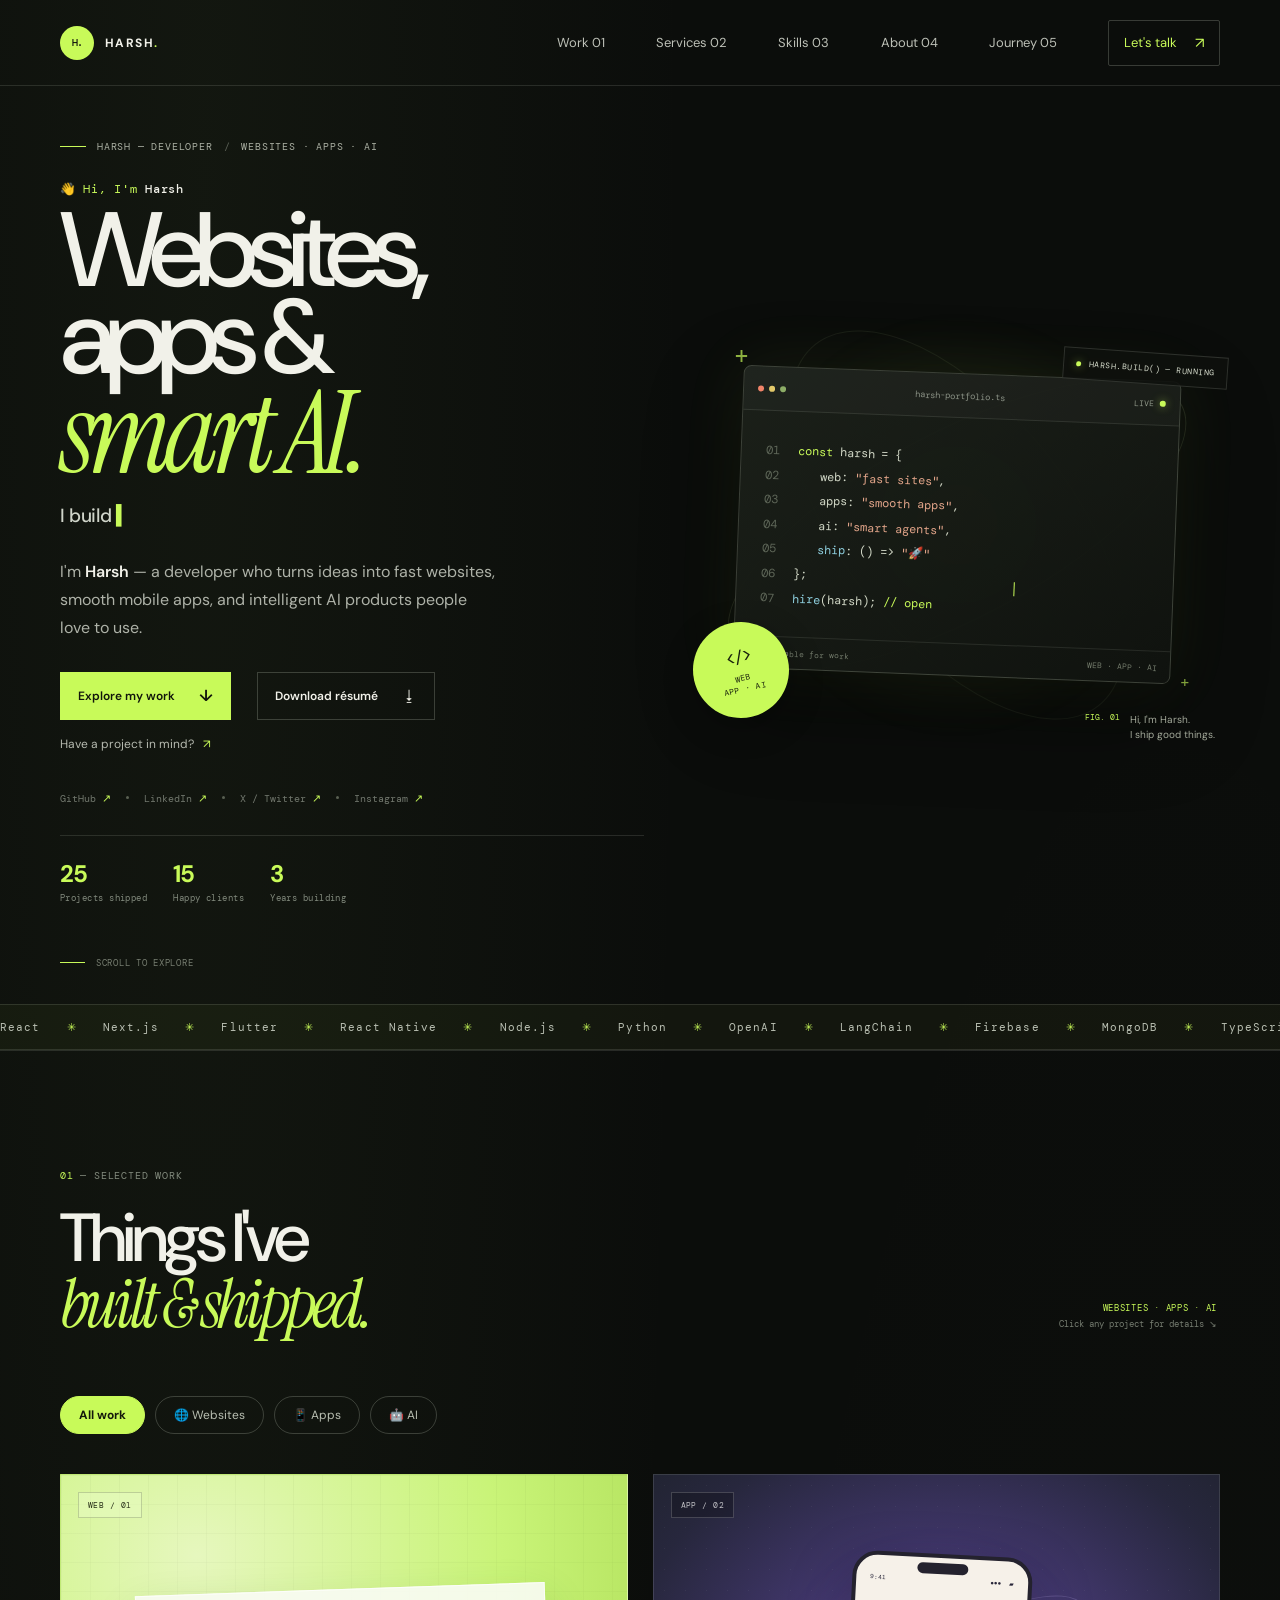
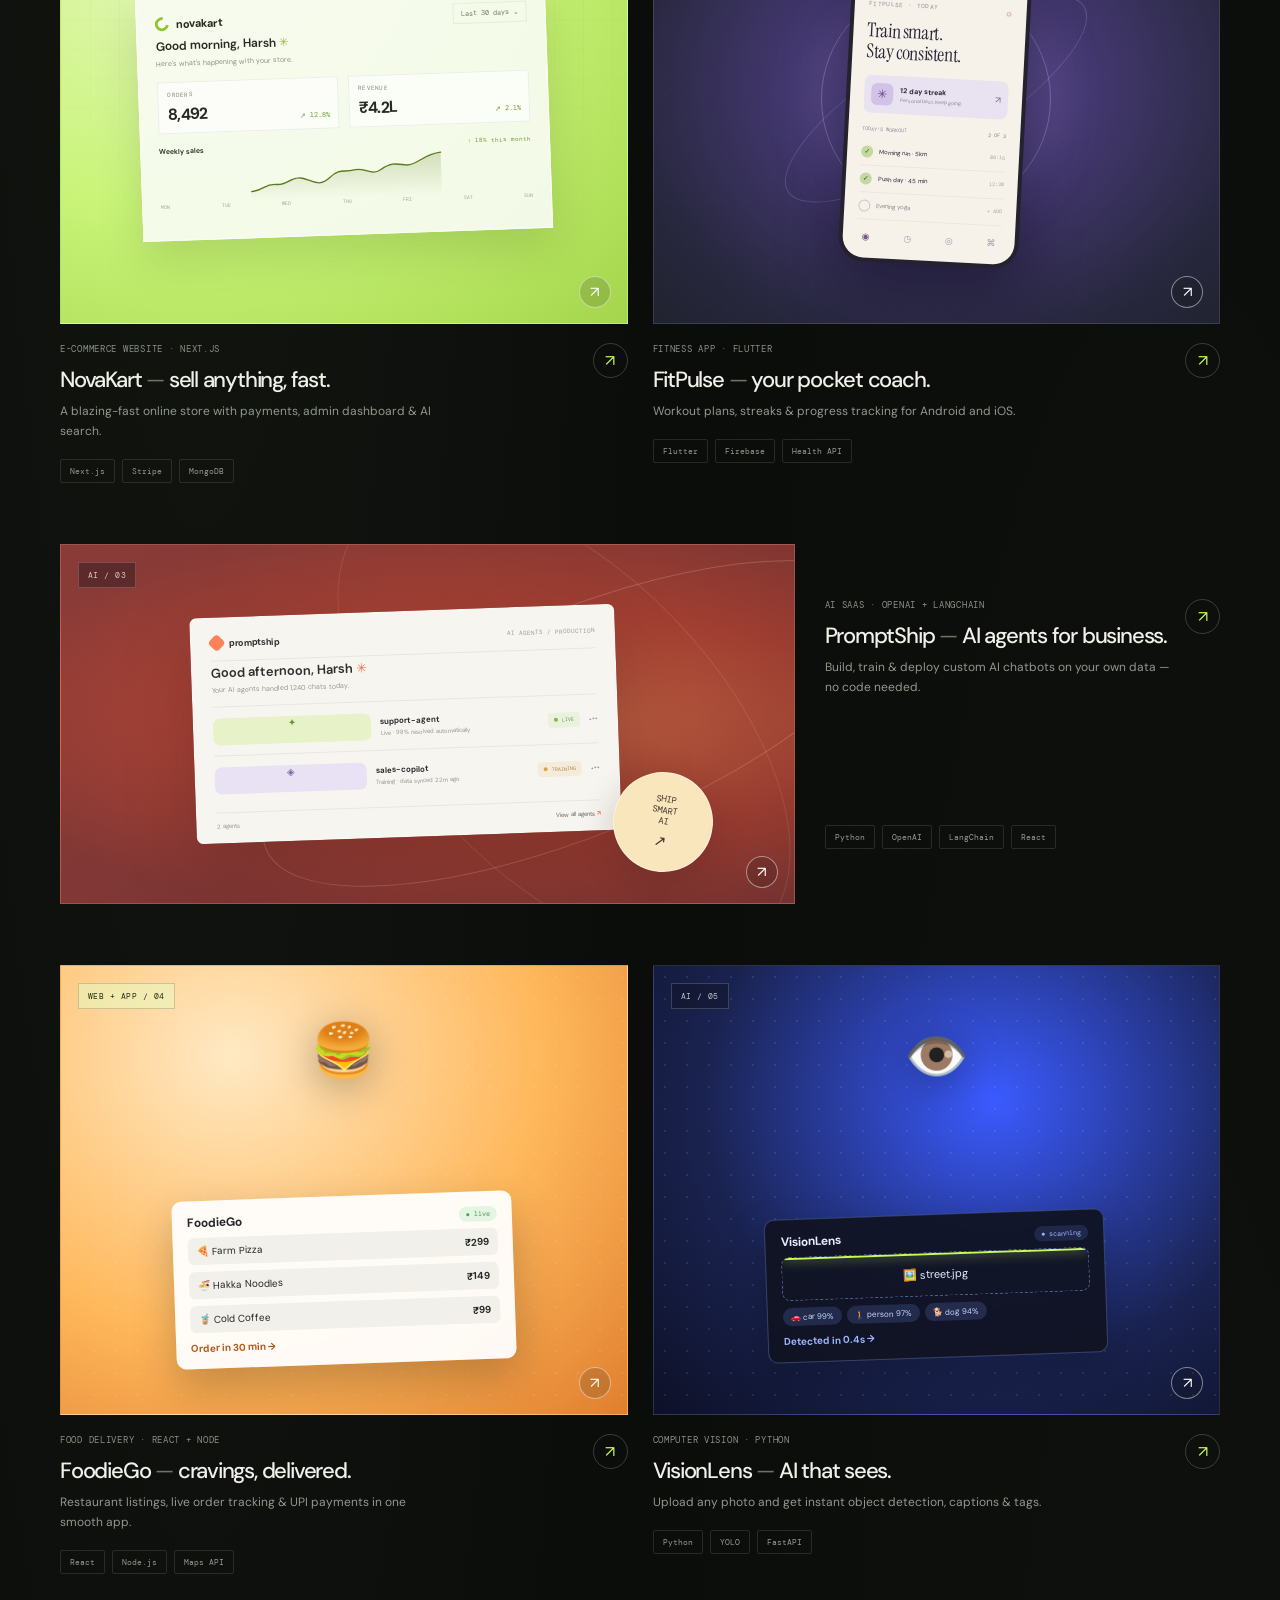
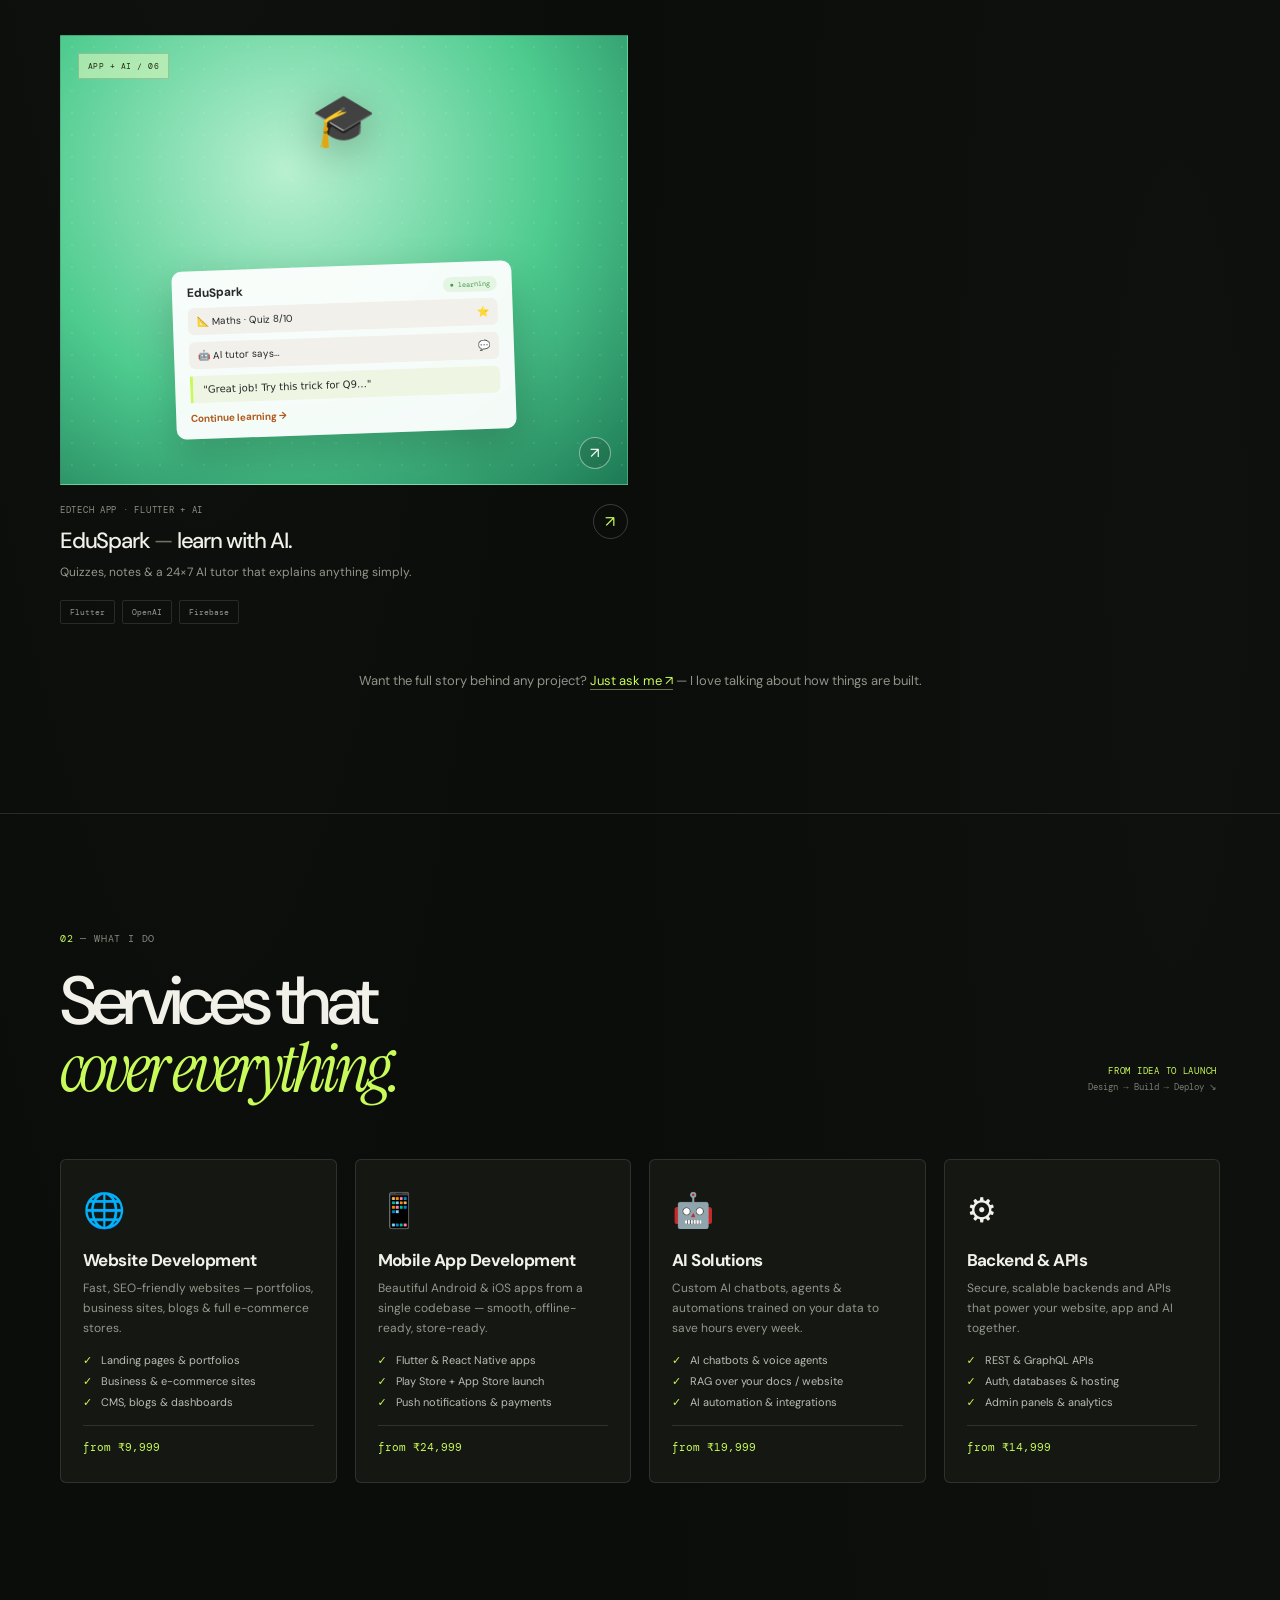
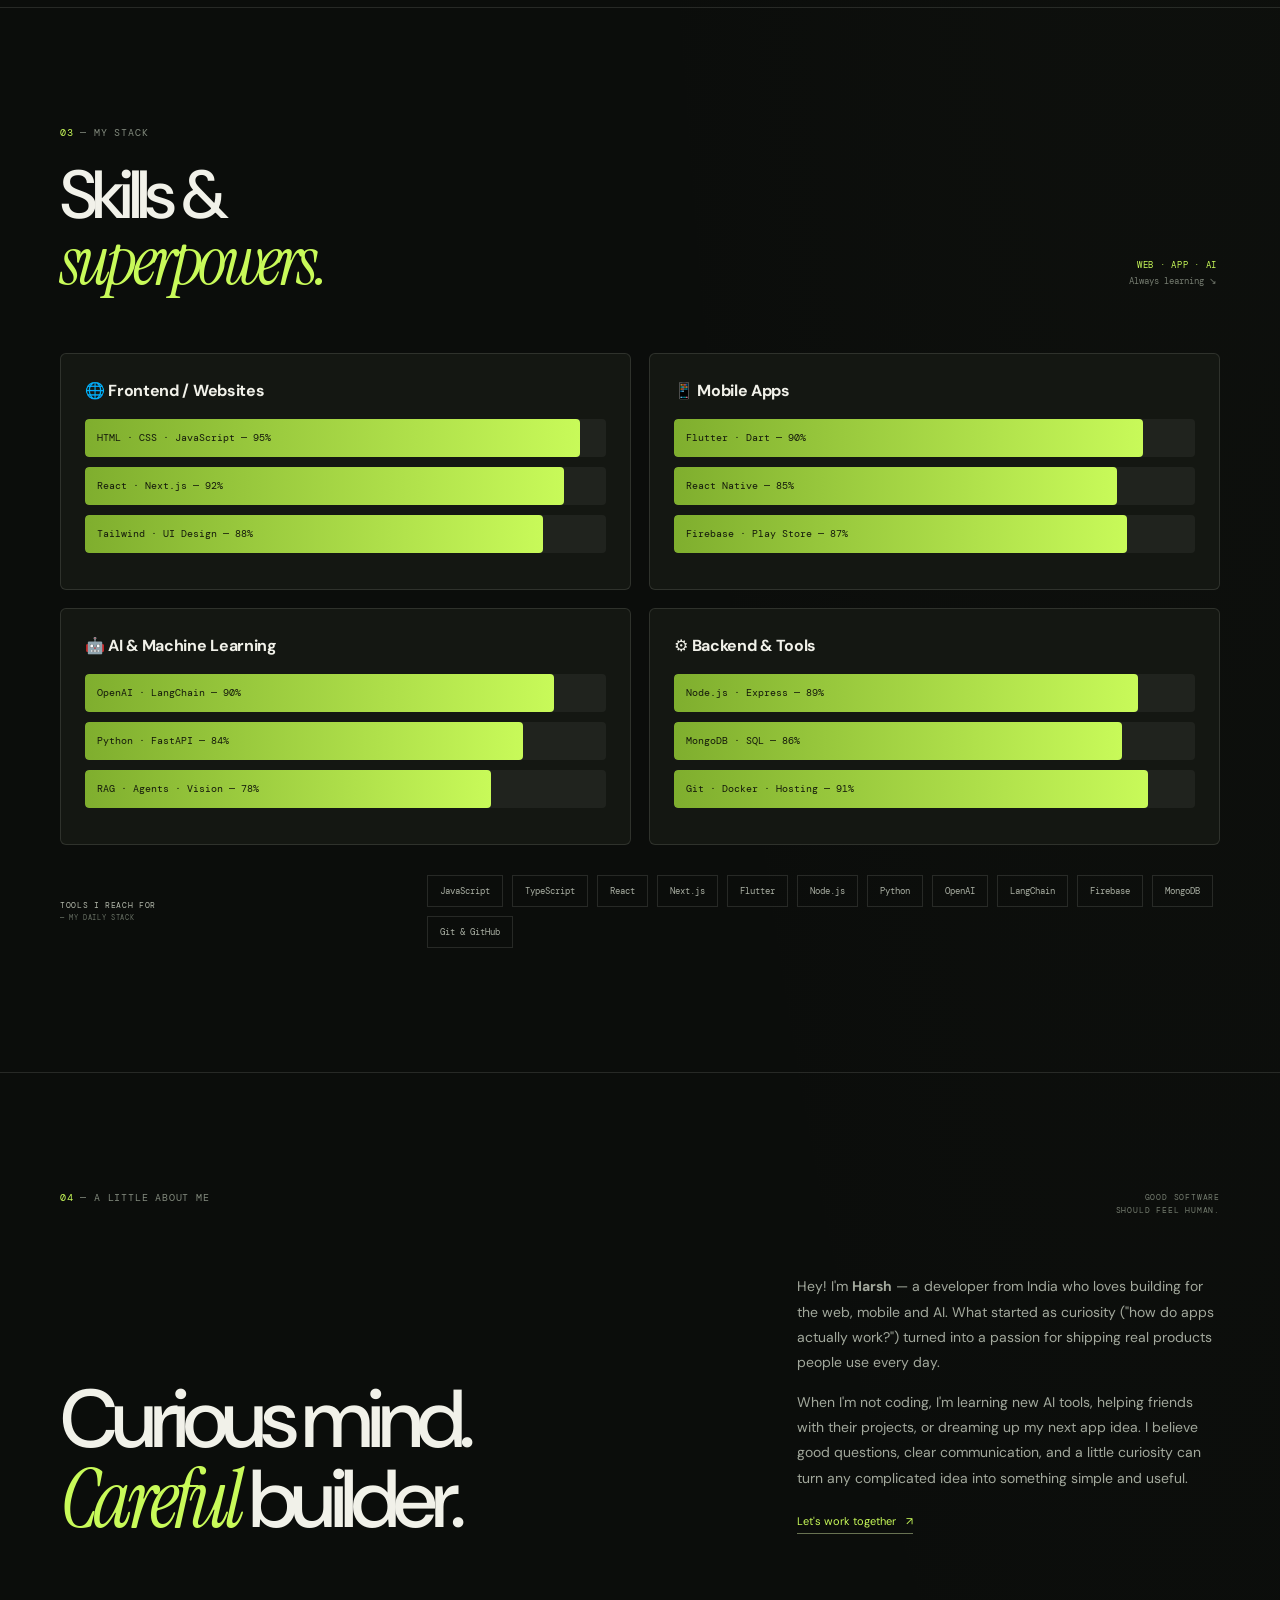
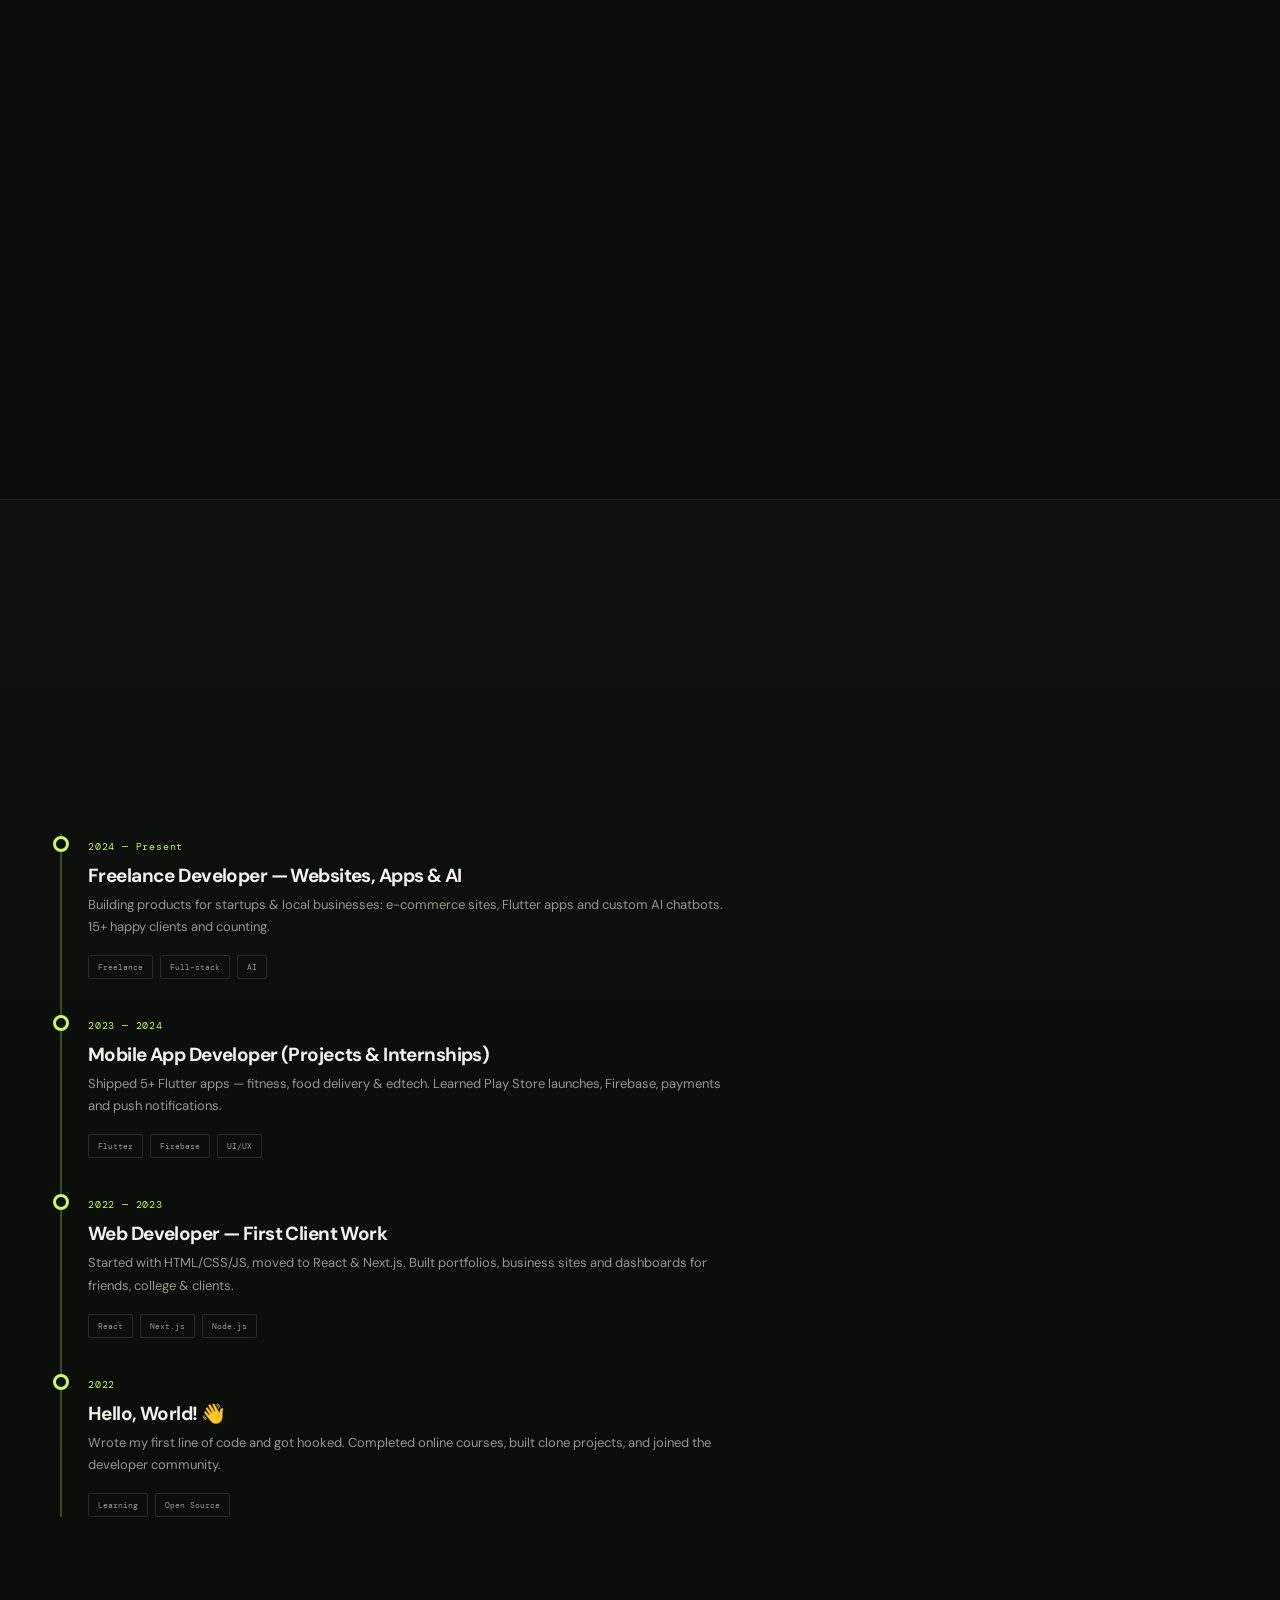
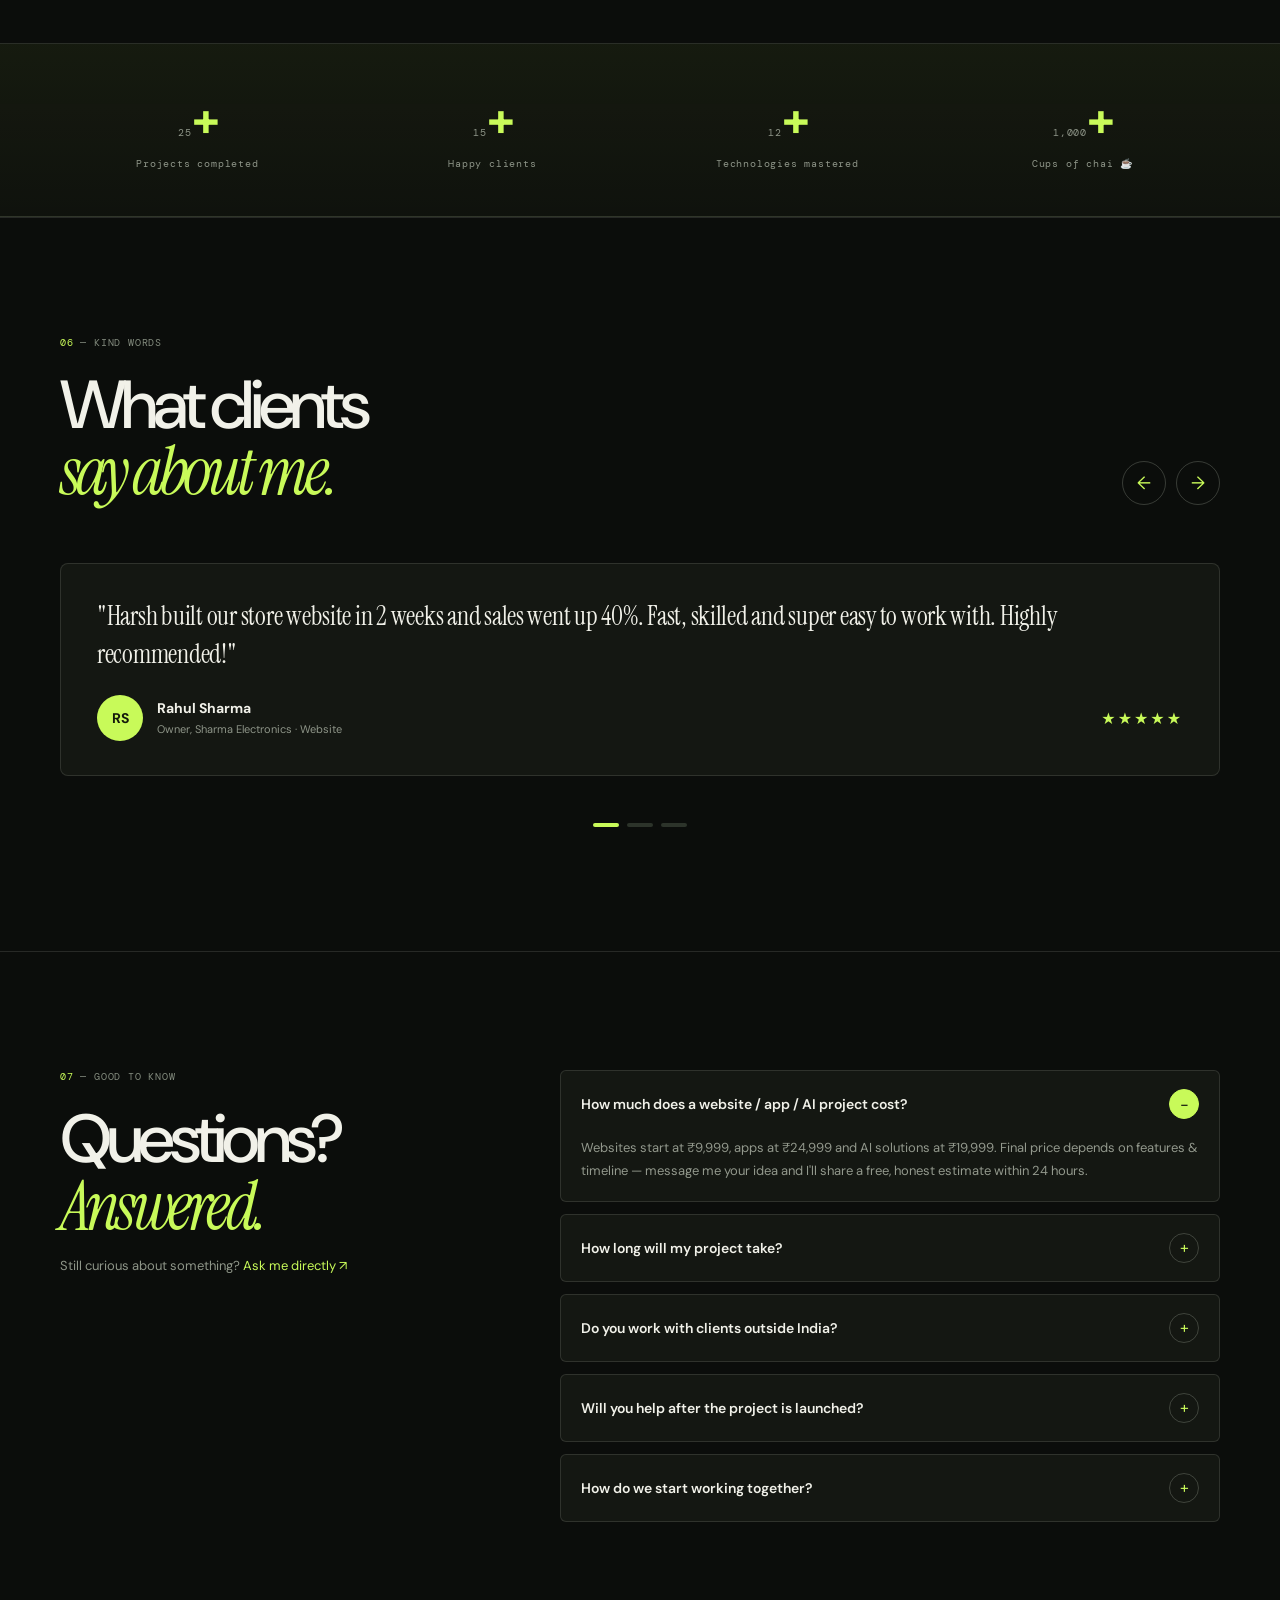
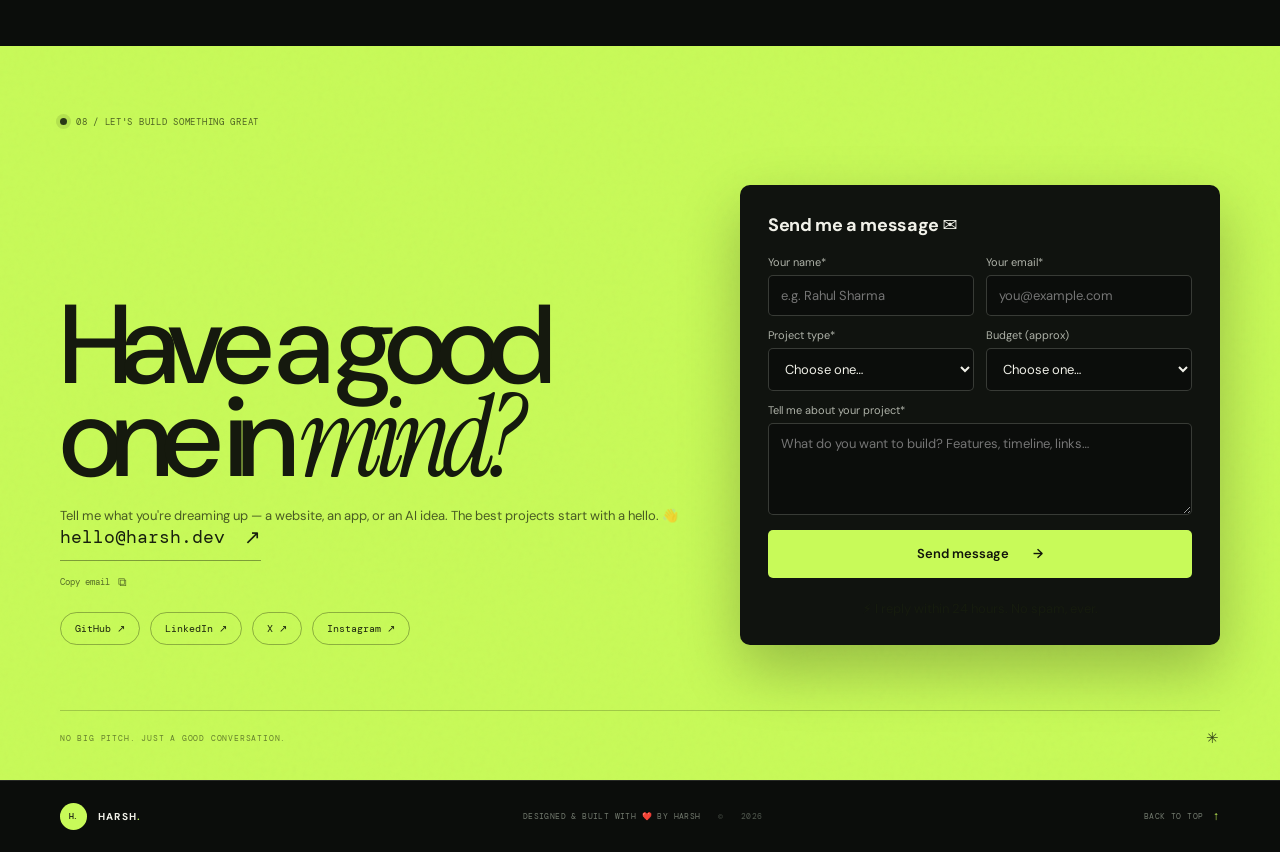
==== commit abf9f31a: "Build Harsh portfolio: websites, apps & AI — projects, services, skills, testimonials, FAQ, contact " ====
--- a/index.html
+++ b/index.html
@@ -4,8 +4,8 @@
     <meta charset="UTF-8" />
     <meta name="viewport" content="width=device-width, initial-scale=1" />
     <meta name="theme-color" content="#0b0d0b" />
-    <meta name="description" content="A bold, thoughtful portfolio for a software developer." />
-    <title>Your Name — Developer &amp; Builder</title>
+    <meta name="description" content="Harsh — Developer building websites, mobile apps & AI products. View work, services, skills and get in touch." />
+    <title>Harsh — Websites, Apps & AI Developer</title>
     <link rel="preconnect" href="https://fonts.googleapis.com" />
     <link rel="preconnect" href="https://fonts.gstatic.com" crossorigin />
     <link href="https://fonts.googleapis.com/css2?family=DM+Mono:wght@400;500&family=DM+Sans:wght@400;500;600;700&family=Instrument+Serif:ital@0;1&display=swap" rel="stylesheet" />
@@ -17,9 +17,9 @@
     <div class="site-shell">
       <header class="site-header">
         <div class="container nav-wrap">
-          <a class="brand" href="#top" aria-label="Your Name, home">
-            <span class="brand-mark" aria-hidden="true">YN</span>
-            <span class="brand-name">YOUR NAME<span class="accent">.</span></span>
+          <a class="brand" href="#top" aria-label="Harsh, home">
+            <span class="brand-mark" aria-hidden="true">H.</span>
+            <span class="brand-name">HARSH<span class="accent">.</span></span>
           </a>
 
           <button class="menu-toggle" type="button" aria-expanded="false" aria-controls="primary-nav" aria-label="Open navigation menu">
@@ -28,27 +28,44 @@
 
           <nav class="primary-nav" id="primary-nav" aria-label="Main navigation">
             <a href="#work">Work <span>01</span></a>
-            <a href="#about">About <span>02</span></a>
-            <a href="#process">Process <span>03</span></a>
+            <a href="#services">Services <span>02</span></a>
+            <a href="#skills">Skills <span>03</span></a>
+            <a href="#about">About <span>04</span></a>
+            <a href="#experience">Journey <span>05</span></a>
             <a class="nav-contact" href="#contact">Let's talk <span aria-hidden="true">↗</span></a>
           </nav>
         </div>
       </header>
 
       <main id="main">
+        <!-- ============ HERO ============ -->
         <section class="hero container" id="top" aria-labelledby="hero-title">
           <div class="hero-copy" data-reveal>
-            <div class="eyebrow hero-eyebrow"><span class="eyebrow-line"></span> SOFTWARE DEVELOPER <span class="eyebrow-divider">/</span> PORTFOLIO 2026</div>
-            <h1 id="hero-title">Digital<br />products,<br /><span>built better.</span></h1>
-            <p class="hero-intro">I'm <strong>Your Name</strong> — I turn thoughtful ideas into fast, accessible digital experiences people love to use.</p>
+            <div class="eyebrow hero-eyebrow"><span class="eyebrow-line"></span> HARSH — DEVELOPER <span class="eyebrow-divider">/</span> WEBSITES · APPS · AI</div>
+            <p class="hero-hello">👋 Hi, I'm <strong>Harsh</strong></p>
+            <h1 id="hero-title">Websites,<br />apps &amp;<br /><span>smart AI.</span></h1>
+            <p class="hero-typed">I build <strong id="typed-role">modern websites</strong><span class="typed-caret" aria-hidden="true">▍</span></p>
+            <p class="hero-intro">I'm <strong>Harsh</strong> — a developer who turns ideas into fast websites, smooth mobile apps, and intelligent AI products people love to use.</p>
             <div class="hero-actions">
               <a class="button button-primary" href="#work">Explore my work <span aria-hidden="true">↓</span></a>
+              <button class="button button-ghost" type="button" id="resume-btn">Download résumé <span aria-hidden="true">⭳</span></button>
+            </div>
+            <div class="hero-actions hero-actions-secondary">
               <a class="text-link" href="#contact">Have a project in mind? <span aria-hidden="true">↗</span></a>
             </div>
             <div class="hero-socials" aria-label="Social links">
-              <a href="https://github.com/your-username" target="_blank" rel="noreferrer">GitHub <span aria-hidden="true">↗</span></a>
+              <a href="https://github.com/harsh-dev" target="_blank" rel="noreferrer">GitHub <span aria-hidden="true">↗</span></a>
               <span class="social-separator" aria-hidden="true"></span>
-              <a href="https://www.linkedin.com/in/your-username" target="_blank" rel="noreferrer">LinkedIn <span aria-hidden="true">↗</span></a>
+              <a href="https://www.linkedin.com/in/harsh-dev" target="_blank" rel="noreferrer">LinkedIn <span aria-hidden="true">↗</span></a>
+              <span class="social-separator" aria-hidden="true"></span>
+              <a href="https://x.com/harsh_dev" target="_blank" rel="noreferrer">X / Twitter <span aria-hidden="true">↗</span></a>
+              <span class="social-separator" aria-hidden="true"></span>
+              <a href="https://www.instagram.com/harsh.dev" target="_blank" rel="noreferrer">Instagram <span aria-hidden="true">↗</span></a>
+            </div>
+            <div class="hero-mini-stats">
+              <div><strong data-count="25">0</strong><span>Projects shipped</span></div>
+              <div><strong data-count="15">0</strong><span>Happy clients</span></div>
+              <div><strong data-count="3">0</strong><span>Years building</span></div>
             </div>
           </div>
 
@@ -58,134 +75,304 @@
             <div class="art-orbit art-orbit-two" aria-hidden="true"></div>
             <div class="art-plus plus-one" aria-hidden="true">+</div>
             <div class="art-plus plus-two" aria-hidden="true">+</div>
-            <div class="art-label art-label-top"><span class="live-dot"></span> BUILDING WITH INTENT</div>
+            <div class="art-label art-label-top"><span class="live-dot"></span> HARSH.BUILD() — RUNNING</div>
             <div class="code-window">
               <div class="window-bar">
                 <div class="window-dots" aria-hidden="true"><i></i><i></i><i></i></div>
-                <span class="window-file">good-things.tsx</span>
+                <span class="window-file">harsh-portfolio.ts</span>
                 <span class="window-status">LIVE <span></span></span>
               </div>
               <div class="code-body" aria-hidden="true">
-                <div class="code-line"><span class="line-number">01</span><span><b>const</b> idea = <em>"make it useful"</em>;</span></div>
-                <div class="code-line"><span class="line-number">02</span><span></span></div>
-                <div class="code-line"><span class="line-number">03</span><span><b>function</b> <i>build</i>(idea) {</span></div>
-                <div class="code-line"><span class="line-number">04</span><span class="indent">return idea</span></div>
-                <div class="code-line"><span class="line-number">05</span><span class="indent indent-more">.<i>withCare</i>()</span></div>
-                <div class="code-line"><span class="line-number">06</span><span class="indent indent-more">.<i>ship</i>();</span></div>
-                <div class="code-line"><span class="line-number">07</span><span>}</span></div>
+                <div class="code-line"><span class="line-number">01</span><span><b>const</b> harsh = {</span></div>
+                <div class="code-line"><span class="line-number">02</span><span class="indent">web: <em>"fast sites"</em>,</span></div>
+                <div class="code-line"><span class="line-number">03</span><span class="indent">apps: <em>"smooth apps"</em>,</span></div>
+                <div class="code-line"><span class="line-number">04</span><span class="indent">ai: <em>"smart agents"</em>,</span></div>
+                <div class="code-line"><span class="line-number">05</span><span class="indent"><i>ship</i>: () =&gt; <em>"🚀"</em></span></div>
+                <div class="code-line"><span class="line-number">06</span><span>};</span></div>
+                <div class="code-line"><span class="line-number">07</span><span><i>hire</i>(harsh); <b>// open</b></span></div>
                 <div class="code-cursor" aria-hidden="true"></div>
               </div>
-              <div class="window-footer"><span><span class="status-dot"></span> all checks passed</span><span>UTF-8&nbsp; · &nbsp;TypeScript</span></div>
-            </div>
-            <div class="art-sticker"><span class="sticker-symbol">&lt;/&gt;</span><span>CRAFT<br />OVER NOISE</span></div>
-            <div class="art-caption"><span class="caption-index">FIG. 01</span><span>A little care<br />goes a long way.</span></div>
+              <div class="window-footer"><span><span class="status-dot"></span> available for work</span><span>WEB · APP · AI</span></div>
+            </div>
+            <div class="art-sticker"><span class="sticker-symbol">&lt;/&gt;</span><span>WEB<br />APP · AI</span></div>
+            <div class="art-caption"><span class="caption-index">FIG. 01</span><span>Hi, I'm Harsh.<br />I ship good things.</span></div>
           </div>
 
           <a class="scroll-cue" href="#work"><span class="scroll-cue-line"></span> SCROLL TO EXPLORE</a>
         </section>
 
+        <!-- ============ TECH MARQUEE ============ -->
+        <div class="marquee" aria-label="Technologies I use">
+          <div class="marquee-track">
+            <span>React</span><i>✳</i><span>Next.js</span><i>✳</i><span>Flutter</span><i>✳</i><span>React Native</span><i>✳</i><span>Node.js</span><i>✳</i><span>Python</span><i>✳</i><span>OpenAI</span><i>✳</i><span>LangChain</span><i>✳</i><span>Firebase</span><i>✳</i><span>MongoDB</span><i>✳</i><span>TypeScript</span><i>✳</i><span>Tailwind</span><i>✳</i>
+            <span>React</span><i>✳</i><span>Next.js</span><i>✳</i><span>Flutter</span><i>✳</i><span>React Native</span><i>✳</i><span>Node.js</span><i>✳</i><span>Python</span><i>✳</i><span>OpenAI</span><i>✳</i><span>LangChain</span><i>✳</i><span>Firebase</span><i>✳</i><span>MongoDB</span><i>✳</i><span>TypeScript</span><i>✳</i><span>Tailwind</span><i>✳</i>
+          </div>
+        </div>
+
+        <!-- ============ WORK ============ -->
         <section class="work-section section" id="work" aria-labelledby="work-title">
           <div class="container">
             <div class="section-heading" data-reveal>
               <div>
                 <p class="section-kicker"><span>01</span> — SELECTED WORK</p>
-                <h2 id="work-title">A few things<br />I've <em>put into</em> the world.</h2>
-              </div>
-              <p class="section-aside">SAMPLE PROJECTS<br /><span>Replace these with your real work ↘</span></p>
-            </div>
-
-            <div class="project-grid">
-              <article class="project-card" data-reveal>
-                <a class="project-visual visual-signal" href="#contact" aria-label="Ask me about the Signal sample analytics dashboard">
-                  <span class="visual-tag">SAMPLE / 01</span>
-                  <div class="signal-window">
-                    <div class="signal-top"><span class="signal-logo"><i></i>signal</span><span class="signal-period">Last 30 days&nbsp;⌄</span></div>
-                    <div class="signal-welcome">Good morning, Alex <span>✳</span><small>Here's what's happening with your product.</small></div>
-                    <div class="signal-metrics">
-                      <div><small>ACTIVE USERS</small><strong>8,492</strong><em>↗ 12.8%</em></div>
-                      <div><small>CONVERSION</small><strong>6.24%</strong><em>↗ 2.1%</em></div>
-                    </div>
-                    <div class="signal-chart-head"><span>Weekly activity</span><small>↑ 18% this month</small></div>
+                <h2 id="work-title">Things I've<br /><em>built &amp; shipped.</em></h2>
+              </div>
+              <p class="section-aside">WEBSITES · APPS · AI<br /><span>Click any project for details ↘</span></p>
+            </div>
+
+            <div class="filter-row" data-reveal role="group" aria-label="Filter projects">
+              <button class="filter-btn is-active" type="button" data-filter="all">All work</button>
+              <button class="filter-btn" type="button" data-filter="web">🌐 Websites</button>
+              <button class="filter-btn" type="button" data-filter="app">📱 Apps</button>
+              <button class="filter-btn" type="button" data-filter="ai">🤖 AI</button>
+            </div>
+
+            <div class="project-grid" id="project-grid">
+              <!-- Project 1: Website + dashboard -->
+              <article class="project-card" data-reveal data-category="web" data-project="novakart">
+                <button class="project-visual visual-signal" type="button" data-open-modal="novakart" aria-label="View details of NovaKart project">
+                  <span class="visual-tag">WEB / 01</span>
+                  <span class="signal-window">
+                    <span class="signal-top"><span class="signal-logo"><i></i>novakart</span><span class="signal-period">Last 30 days&nbsp;⌄</span></span>
+                    <span class="signal-welcome">Good morning, Harsh <span>✳</span><small>Here's what's happening with your store.</small></span>
+                    <span class="signal-metrics">
+                      <span><small>ORDERS</small><strong>8,492</strong><em>↗ 12.8%</em></span>
+                      <span><small>REVENUE</small><strong>₹4.2L</strong><em>↗ 2.1%</em></span>
+                    </span>
+                    <span class="signal-chart-head"><span>Weekly sales</span><small>↑ 18% this month</small></span>
                     <svg class="signal-chart" viewBox="0 0 430 104" fill="none" role="presentation" aria-hidden="true">
-                      <path d="M0 82C28 80 30 65 57 68C82 71 91 49 116 56C142 63 153 78 177 57C202 35 210 47 233 41C257 35 271 57 293 43C318 26 330 31 350 34C375 38 389 11 430 8" stroke="#b6ef44" stroke-width="3" stroke-linecap="round" />
+                      <path d="M0 82C28 80 30 65 57 68C82 71 91 49 116 56C142 63 153 78 177 57C202 35 210 47 233 41C257 35 271 57 293 43C318 26 330 31 350 34C375 38 389 11 430 8" stroke="#5a7a1e" stroke-width="3" stroke-linecap="round" />
                       <path d="M0 82C28 80 30 65 57 68C82 71 91 49 116 56C142 63 153 78 177 57C202 35 210 47 233 41C257 35 271 57 293 43C318 26 330 31 350 34C375 38 389 11 430 8V104H0V82Z" fill="url(#chartFill)" />
-                      <defs><linearGradient id="chartFill" x1="215" y1="8" x2="215" y2="104" gradientUnits="userSpaceOnUse"><stop stop-color="#b6ef44" stop-opacity=".22"/><stop offset="1" stop-color="#b6ef44" stop-opacity="0"/></linearGradient></defs>
+                      <defs><linearGradient id="chartFill" x1="215" y1="8" x2="215" y2="104" gradientUnits="userSpaceOnUse"><stop stop-color="#5a7a1e" stop-opacity=".22"/><stop offset="1" stop-color="#5a7a1e" stop-opacity="0"/></linearGradient></defs>
                     </svg>
-                    <div class="chart-labels"><span>MON</span><span>TUE</span><span>WED</span><span>THU</span><span>FRI</span><span>SAT</span><span>SUN</span></div>
-                  </div>
+                    <span class="chart-labels"><span>MON</span><span>TUE</span><span>WED</span><span>THU</span><span>FRI</span><span>SAT</span><span>SUN</span></span>
+                  </span>
                   <span class="visual-arrow" aria-hidden="true">↗</span>
-                </a>
+                </button>
                 <div class="project-info">
-                  <div><p class="project-type">ANALYTICS DASHBOARD · SAMPLE</p><h3>Signal <span>—</span> clarity in the data.</h3><p class="project-description">A calmer way to turn product metrics into decisions you can act on.</p></div>
-                  <a class="project-link" href="#contact" aria-label="Discuss a dashboard project">↗</a>
-                </div>
-                <div class="project-tags"><span>React</span><span>Data viz</span><span>UI design</span></div>
-              </article>
-
-              <article class="project-card" data-reveal data-reveal-delay="100">
-                <a class="project-visual visual-daylight" href="#contact" aria-label="Ask me about the Daylight sample habit app">
-                  <span class="visual-tag visual-tag-light">SAMPLE / 02</span>
-                  <div class="daylight-sun" aria-hidden="true"></div>
-                  <div class="phone-frame">
-                    <div class="phone-notch"></div>
-                    <div class="phone-status"><span>9:41</span><span>●●● &nbsp;▰</span></div>
-                    <div class="daylight-greeting">TUESDAY, MAY 14 <span>☼</span></div>
-                    <h4>A little progress<br />goes a long way.</h4>
-                    <div class="daylight-streak"><span class="streak-icon">✳</span><span><b>7 day streak</b><small>You're showing up. Nice.</small></span><span class="streak-arrow">↗</span></div>
-                    <div class="today-label">TODAY'S RITUALS <span>2 OF 3</span></div>
-                    <div class="ritual-row"><i class="ritual-check">✓</i><span>Morning pages</span><small>08:15</small></div>
-                    <div class="ritual-row"><i class="ritual-check">✓</i><span>Take a walk</span><small>12:30</small></div>
-                    <div class="ritual-row ritual-row-muted"><i></i><span>Read for 20 min</span><small>+ ADD</small></div>
-                    <div class="phone-tabbar"><span>◉</span><span>◷</span><span>◎</span><span>⌘</span></div>
-                  </div>
-                  <div class="daylight-orbit" aria-hidden="true"></div>
+                  <div><p class="project-type">E-COMMERCE WEBSITE · NEXT.JS</p><h3>NovaKart <span>—</span> sell anything, fast.</h3><p class="project-description">A blazing-fast online store with payments, admin dashboard &amp; AI search.</p></div>
+                  <button class="project-link" type="button" data-open-modal="novakart" aria-label="View NovaKart details">↗</button>
+                </div>
+                <div class="project-tags"><span>Next.js</span><span>Stripe</span><span>MongoDB</span></div>
+              </article>
+
+              <!-- Project 2: App -->
+              <article class="project-card" data-reveal data-reveal-delay="100" data-category="app" data-project="fitpulse">
+                <button class="project-visual visual-daylight" type="button" data-open-modal="fitpulse" aria-label="View details of FitPulse project">
+                  <span class="visual-tag visual-tag-light">APP / 02</span>
+                  <span class="daylight-sun" aria-hidden="true"></span>
+                  <span class="phone-frame">
+                    <span class="phone-notch"></span>
+                    <span class="phone-status"><span>9:41</span><span>●●● &nbsp;▰</span></span>
+                    <span class="daylight-greeting">FITPULSE · TODAY <span>☼</span></span>
+                    <span class="phone-app-title">Train smart.<br />Stay consistent.</span>
+                    <span class="daylight-streak"><span class="streak-icon">✳</span><span><b>12 day streak</b><small>Personal best. Keep going.</small></span><span class="streak-arrow">↗</span></span>
+                    <span class="today-label">TODAY'S WORKOUT <span>2 OF 3</span></span>
+                    <span class="ritual-row"><i class="ritual-check">✓</i><span>Morning run · 5km</span><small>08:15</small></span>
+                    <span class="ritual-row"><i class="ritual-check">✓</i><span>Push day · 45 min</span><small>12:30</small></span>
+                    <span class="ritual-row ritual-row-muted"><i></i><span>Evening yoga</span><small>+ ADD</small></span>
+                    <span class="phone-tabbar"><span>◉</span><span>◷</span><span>◎</span><span>⌘</span></span>
+                  </span>
+                  <span class="daylight-orbit" aria-hidden="true"></span>
                   <span class="visual-arrow" aria-hidden="true">↗</span>
-                </a>
+                </button>
                 <div class="project-info">
-                  <div><p class="project-type">HABIT APP · SAMPLE</p><h3>Daylight <span>—</span> small steps, daily.</h3><p class="project-description">A gentle routine companion made to encourage, not overwhelm.</p></div>
-                  <a class="project-link" href="#contact" aria-label="Discuss a mobile app project">↗</a>
-                </div>
-                <div class="project-tags"><span>Mobile-first</span><span>Prototyping</span><span>Product thinking</span></div>
-              </article>
-
-              <article class="project-card project-card-wide" data-reveal>
-                <a class="project-visual visual-shipshape" href="#contact" aria-label="Ask me about the Shipshape sample developer tool">
-                  <span class="visual-tag visual-tag-light">SAMPLE / 03</span>
-                  <div class="shipshape-orbit shipshape-orbit-one" aria-hidden="true"></div>
-                  <div class="shipshape-orbit shipshape-orbit-two" aria-hidden="true"></div>
-                  <div class="deploy-card">
-                    <div class="deploy-top"><span><i></i> shipshape</span><small>WORKSPACE / MAIN</small></div>
-                    <div class="deploy-title">Good afternoon, Alex <span>✳</span></div>
-                    <p>Your projects are looking good.</p>
-                    <div class="deploy-project"><div class="deploy-icon deploy-icon-lime">N</div><span><b>northstar-web</b><small>Production · Updated 4m ago</small></span><em><i></i> LIVE</em><b class="deploy-more">···</b></div>
-                    <div class="deploy-project"><div class="deploy-icon deploy-icon-violet">◈</div><span><b>atlas-api</b><small>Staging · Updated 22m ago</small></span><em class="deploy-building"><i></i> BUILDING</em><b class="deploy-more">···</b></div>
-                    <div class="deploy-bottom"><span>2 projects</span><span>View all projects <b>↗</b></span></div>
-                  </div>
-                  <div class="deploy-sticker"><span>SHIP<br />GOOD<br />THINGS</span><b>↗</b></div>
+                  <div><p class="project-type">FITNESS APP · FLUTTER</p><h3>FitPulse <span>—</span> your pocket coach.</h3><p class="project-description">Workout plans, streaks &amp; progress tracking for Android and iOS.</p></div>
+                  <button class="project-link" type="button" data-open-modal="fitpulse" aria-label="View FitPulse details">↗</button>
+                </div>
+                <div class="project-tags"><span>Flutter</span><span>Firebase</span><span>Health API</span></div>
+              </article>
+
+              <!-- Project 3: AI -->
+              <article class="project-card project-card-wide" data-reveal data-category="ai" data-project="promptship">
+                <button class="project-visual visual-shipshape" type="button" data-open-modal="promptship" aria-label="View details of PromptShip project">
+                  <span class="visual-tag visual-tag-light">AI / 03</span>
+                  <span class="shipshape-orbit shipshape-orbit-one" aria-hidden="true"></span>
+                  <span class="shipshape-orbit shipshape-orbit-two" aria-hidden="true"></span>
+                  <span class="deploy-card">
+                    <span class="deploy-top"><span><i></i> promptship</span><small>AI AGENTS / PRODUCTION</small></span>
+                    <span class="deploy-title">Good afternoon, Harsh <span>✳</span></span>
+                    <span class="deploy-sub">Your AI agents handled 1,240 chats today.</span>
+                    <span class="deploy-project"><span class="deploy-icon deploy-icon-lime">✦</span><span><b>support-agent</b><small>Live · 98% resolved automatically</small></span><em><i></i> LIVE</em><b class="deploy-more">···</b></span>
+                    <span class="deploy-project"><span class="deploy-icon deploy-icon-violet">◈</span><span><b>sales-copilot</b><small>Training · data synced 22m ago</small></span><em class="deploy-building"><i></i> TRAINING</em><b class="deploy-more">···</b></span>
+                    <span class="deploy-bottom"><span>2 agents</span><span>View all agents <b>↗</b></span></span>
+                  </span>
+                  <span class="deploy-sticker"><span>SHIP<br />SMART<br />AI</span><b>↗</b></span>
                   <span class="visual-arrow" aria-hidden="true">↗</span>
-                </a>
+                </button>
                 <div class="project-info">
-                  <div><p class="project-type">DEVELOPER TOOL · SAMPLE</p><h3>Shipshape <span>—</span> from commit to calm.</h3><p class="project-description">A friendly home for deployment status, release notes, and the work behind them.</p></div>
-                  <a class="project-link" href="#contact" aria-label="Discuss a developer tool project">↗</a>
-                </div>
-                <div class="project-tags"><span>TypeScript</span><span>Node.js</span><span>Workflow</span></div>
-              </article>
-            </div>
-          </div>
-        </section>
-
+                  <div><p class="project-type">AI SAAS · OPENAI + LANGCHAIN</p><h3>PromptShip <span>—</span> AI agents for business.</h3><p class="project-description">Build, train &amp; deploy custom AI chatbots on your own data — no code needed.</p></div>
+                  <button class="project-link" type="button" data-open-modal="promptship" aria-label="View PromptShip details">↗</button>
+                </div>
+                <div class="project-tags"><span>Python</span><span>OpenAI</span><span>LangChain</span><span>React</span></div>
+              </article>
+
+              <!-- Project 4: Website -->
+              <article class="project-card" data-reveal data-category="web" data-project="foodiego">
+                <button class="project-visual visual-generic visual-foodie" type="button" data-open-modal="foodiego" aria-label="View details of FoodieGo project">
+                  <span class="visual-tag">WEB + APP / 04</span>
+                  <span class="generic-emoji" aria-hidden="true">🍔</span>
+                  <span class="generic-card">
+                    <span class="generic-card-title">FoodieGo <em>● live</em></span>
+                    <span class="generic-row"><span>🍕 Farm Pizza</span><b>₹299</b></span>
+                    <span class="generic-row"><span>🍜 Hakka Noodles</span><b>₹149</b></span>
+                    <span class="generic-row"><span>🧋 Cold Coffee</span><b>₹99</b></span>
+                    <span class="generic-cta">Order in 30 min →</span>
+                  </span>
+                  <span class="visual-arrow" aria-hidden="true">↗</span>
+                </button>
+                <div class="project-info">
+                  <div><p class="project-type">FOOD DELIVERY · REACT + NODE</p><h3>FoodieGo <span>—</span> cravings, delivered.</h3><p class="project-description">Restaurant listings, live order tracking &amp; UPI payments in one smooth app.</p></div>
+                  <button class="project-link" type="button" data-open-modal="foodiego" aria-label="View FoodieGo details">↗</button>
+                </div>
+                <div class="project-tags"><span>React</span><span>Node.js</span><span>Maps API</span></div>
+              </article>
+
+              <!-- Project 5: AI -->
+              <article class="project-card" data-reveal data-reveal-delay="100" data-category="ai" data-project="visionlens">
+                <button class="project-visual visual-generic visual-vision" type="button" data-open-modal="visionlens" aria-label="View details of VisionLens project">
+                  <span class="visual-tag visual-tag-light">AI / 05</span>
+                  <span class="generic-emoji" aria-hidden="true">👁️</span>
+                  <span class="generic-card generic-card-dark">
+                    <span class="generic-card-title">VisionLens <em>● scanning</em></span>
+                    <span class="scan-box"><span class="scan-line"></span>🖼️ street.jpg</span>
+                    <span class="generic-tags"><span>🚗 car 99%</span><span>🚶 person 97%</span><span>🐕 dog 94%</span></span>
+                    <span class="generic-cta">Detected in 0.4s →</span>
+                  </span>
+                  <span class="visual-arrow" aria-hidden="true">↗</span>
+                </button>
+                <div class="project-info">
+                  <div><p class="project-type">COMPUTER VISION · PYTHON</p><h3>VisionLens <span>—</span> AI that sees.</h3><p class="project-description">Upload any photo and get instant object detection, captions &amp; tags.</p></div>
+                  <button class="project-link" type="button" data-open-modal="visionlens" aria-label="View VisionLens details">↗</button>
+                </div>
+                <div class="project-tags"><span>Python</span><span>YOLO</span><span>FastAPI</span></div>
+              </article>
+
+              <!-- Project 6: App + AI -->
+              <article class="project-card" data-reveal data-category="app" data-project="eduspark">
+                <button class="project-visual visual-generic visual-edu" type="button" data-open-modal="eduspark" aria-label="View details of EduSpark project">
+                  <span class="visual-tag">APP + AI / 06</span>
+                  <span class="generic-emoji" aria-hidden="true">🎓</span>
+                  <span class="generic-card">
+                    <span class="generic-card-title">EduSpark <em>● learning</em></span>
+                    <span class="generic-row"><span>📐 Maths · Quiz 8/10</span><b>⭐</b></span>
+                    <span class="generic-row"><span>🤖 AI tutor says…</span><b>💬</b></span>
+                    <span class="generic-chat">"Great job! Try this trick for Q9…"</span>
+                    <span class="generic-cta">Continue learning →</span>
+                  </span>
+                  <span class="visual-arrow" aria-hidden="true">↗</span>
+                </button>
+                <div class="project-info">
+                  <div><p class="project-type">EDTECH APP · FLUTTER + AI</p><h3>EduSpark <span>—</span> learn with AI.</h3><p class="project-description">Quizzes, notes &amp; a 24×7 AI tutor that explains anything simply.</p></div>
+                  <button class="project-link" type="button" data-open-modal="eduspark" aria-label="View EduSpark details">↗</button>
+                </div>
+                <div class="project-tags"><span>Flutter</span><span>OpenAI</span><span>Firebase</span></div>
+              </article>
+            </div>
+
+            <p class="work-more" data-reveal>Want the full story behind any project? <a href="#contact">Just ask me ↗</a> — I love talking about how things are built.</p>
+          </div>
+        </section>
+
+        <!-- ============ SERVICES ============ -->
+        <section class="services-section section" id="services" aria-labelledby="services-title">
+          <div class="container">
+            <div class="section-heading" data-reveal>
+              <div>
+                <p class="section-kicker"><span>02</span> — WHAT I DO</p>
+                <h2 id="services-title">Services that<br /><em>cover everything.</em></h2>
+              </div>
+              <p class="section-aside">FROM IDEA TO LAUNCH<br /><span>Design → Build → Deploy ↘</span></p>
+            </div>
+            <div class="services-grid">
+              <article class="service-card" data-reveal>
+                <span class="service-icon" aria-hidden="true">🌐</span>
+                <h3>Website Development</h3>
+                <p>Fast, SEO-friendly websites — portfolios, business sites, blogs &amp; full e-commerce stores.</p>
+                <ul><li>Landing pages &amp; portfolios</li><li>Business &amp; e-commerce sites</li><li>CMS, blogs &amp; dashboards</li></ul>
+                <span class="service-price">from ₹9,999</span>
+              </article>
+              <article class="service-card" data-reveal data-reveal-delay="100">
+                <span class="service-icon" aria-hidden="true">📱</span>
+                <h3>Mobile App Development</h3>
+                <p>Beautiful Android &amp; iOS apps from a single codebase — smooth, offline-ready, store-ready.</p>
+                <ul><li>Flutter &amp; React Native apps</li><li>Play Store + App Store launch</li><li>Push notifications &amp; payments</li></ul>
+                <span class="service-price">from ₹24,999</span>
+              </article>
+              <article class="service-card" data-reveal data-reveal-delay="200">
+                <span class="service-icon" aria-hidden="true">🤖</span>
+                <h3>AI Solutions</h3>
+                <p>Custom AI chatbots, agents &amp; automations trained on your data to save hours every week.</p>
+                <ul><li>AI chatbots &amp; voice agents</li><li>RAG over your docs / website</li><li>AI automation &amp; integrations</li></ul>
+                <span class="service-price">from ₹19,999</span>
+              </article>
+              <article class="service-card" data-reveal>
+                <span class="service-icon" aria-hidden="true">⚙️</span>
+                <h3>Backend &amp; APIs</h3>
+                <p>Secure, scalable backends and APIs that power your website, app and AI together.</p>
+                <ul><li>REST &amp; GraphQL APIs</li><li>Auth, databases &amp; hosting</li><li>Admin panels &amp; analytics</li></ul>
+                <span class="service-price">from ₹14,999</span>
+              </article>
+            </div>
+          </div>
+        </section>
+
+        <!-- ============ SKILLS ============ -->
+        <section class="skills-section section" id="skills" aria-labelledby="skills-title">
+          <div class="container">
+            <div class="section-heading" data-reveal>
+              <div>
+                <p class="section-kicker"><span>03</span> — MY STACK</p>
+                <h2 id="skills-title">Skills &amp;<br /><em>superpowers.</em></h2>
+              </div>
+              <p class="section-aside">WEB · APP · AI<br /><span>Always learning ↘</span></p>
+            </div>
+            <div class="skills-grid">
+              <div class="skill-group" data-reveal>
+                <h3><span aria-hidden="true">🌐</span> Frontend / Websites</h3>
+                <div class="skill-bar"><div class="skill-fill" data-level="95"><span>HTML · CSS · JavaScript — 95%</span></div></div>
+                <div class="skill-bar"><div class="skill-fill" data-level="92"><span>React · Next.js — 92%</span></div></div>
+                <div class="skill-bar"><div class="skill-fill" data-level="88"><span>Tailwind · UI Design — 88%</span></div></div>
+              </div>
+              <div class="skill-group" data-reveal data-reveal-delay="100">
+                <h3><span aria-hidden="true">📱</span> Mobile Apps</h3>
+                <div class="skill-bar"><div class="skill-fill" data-level="90"><span>Flutter · Dart — 90%</span></div></div>
+                <div class="skill-bar"><div class="skill-fill" data-level="85"><span>React Native — 85%</span></div></div>
+                <div class="skill-bar"><div class="skill-fill" data-level="87"><span>Firebase · Play Store — 87%</span></div></div>
+              </div>
+              <div class="skill-group" data-reveal>
+                <h3><span aria-hidden="true">🤖</span> AI &amp; Machine Learning</h3>
+                <div class="skill-bar"><div class="skill-fill" data-level="90"><span>OpenAI · LangChain — 90%</span></div></div>
+                <div class="skill-bar"><div class="skill-fill" data-level="84"><span>Python · FastAPI — 84%</span></div></div>
+                <div class="skill-bar"><div class="skill-fill" data-level="78"><span>RAG · Agents · Vision — 78%</span></div></div>
+              </div>
+              <div class="skill-group" data-reveal data-reveal-delay="100">
+                <h3><span aria-hidden="true">⚙️</span> Backend &amp; Tools</h3>
+                <div class="skill-bar"><div class="skill-fill" data-level="89"><span>Node.js · Express — 89%</span></div></div>
+                <div class="skill-bar"><div class="skill-fill" data-level="86"><span>MongoDB · SQL — 86%</span></div></div>
+                <div class="skill-bar"><div class="skill-fill" data-level="91"><span>Git · Docker · Hosting — 91%</span></div></div>
+              </div>
+            </div>
+            <div class="toolbelt" data-reveal>
+              <p class="toolbelt-label">TOOLS I REACH FOR <span>— MY DAILY STACK</span></p>
+              <div class="tool-list"><span>JavaScript</span><span>TypeScript</span><span>React</span><span>Next.js</span><span>Flutter</span><span>Node.js</span><span>Python</span><span>OpenAI</span><span>LangChain</span><span>Firebase</span><span>MongoDB</span><span>Git &amp; GitHub</span></div>
+            </div>
+          </div>
+        </section>
+
+        <!-- ============ ABOUT ============ -->
         <section class="about-section section" id="about" aria-labelledby="about-title">
           <div class="container">
             <div class="about-top" data-reveal>
-              <p class="section-kicker"><span>02</span> — A LITTLE ABOUT ME</p>
+              <p class="section-kicker"><span>04</span> — A LITTLE ABOUT ME</p>
               <p class="about-side-note">GOOD SOFTWARE<br />SHOULD FEEL HUMAN.</p>
             </div>
             <div class="about-main" data-reveal>
               <h2 id="about-title">Curious mind.<br /><em>Careful</em> builder.</h2>
               <div class="about-copy">
-                <p>I like pairing thoughtful engineering with a sharp eye for the details. From one tiny interaction to the architecture behind it, I build for people first.</p>
-                <p>Good questions, clear communication, and a little curiosity can turn a complicated idea into something simple and useful.</p>
-                <a class="underlined-link" href="#contact">A bit more about working together <span aria-hidden="true">↗</span></a>
+                <p>Hey! I'm <strong>Harsh</strong> — a developer from India who loves building for the web, mobile and AI. What started as curiosity ("how do apps actually work?") turned into a passion for shipping real products people use every day.</p>
+                <p>When I'm not coding, I'm learning new AI tools, helping friends with their projects, or dreaming up my next app idea. I believe good questions, clear communication, and a little curiosity can turn any complicated idea into something simple and useful.</p>
+                <a class="underlined-link" href="#contact">Let's work together <span aria-hidden="true">↗</span></a>
               </div>
             </div>
 
@@ -195,37 +382,173 @@
               <article class="strength-card"><span class="strength-number">03 / SHIP</span><div class="strength-icon strength-icon-ship" aria-hidden="true">↗</div><h3>Make it real.</h3><p>Test, polish, learn, and get useful work into people's hands.</p></article>
             </div>
 
-            <div class="toolbelt" data-reveal>
-              <p class="toolbelt-label">TOOLS I REACH FOR <span>— EDIT TO MATCH YOUR STACK</span></p>
-              <div class="tool-list"><span>JavaScript</span><span>TypeScript</span><span>React</span><span>Node.js</span><span>CSS</span><span>Git</span></div>
-            </div>
-          </div>
-        </section>
-
-        <section class="process-section section" id="process" aria-labelledby="process-title">
+            <div class="about-facts" data-reveal>
+              <div><span>📍</span><strong>Based in India</strong><small>Working with clients worldwide, remotely</small></div>
+              <div><span>🎓</span><strong>Always learning</strong><small>Currently deep into AI agents &amp; LLMs</small></div>
+              <div><span>⚡</span><strong>Fast &amp; friendly</strong><small>Clear updates, honest timelines, clean code</small></div>
+              <div><span>🌙</span><strong>Night owl coder</strong><small>Best ideas arrive after midnight chai ☕</small></div>
+            </div>
+          </div>
+        </section>
+
+        <!-- ============ EXPERIENCE ============ -->
+        <section class="process-section section" id="experience" aria-labelledby="experience-title">
           <div class="container">
             <div class="section-heading process-heading" data-reveal>
-              <div><p class="section-kicker"><span>03</span> — HOW I WORK</p><h2 id="process-title">Less mystery.<br /><em>More momentum.</em></h2></div>
-              <p class="process-intro">A simple process keeps the focus on what matters: making the right thing, then making it really well.</p>
-            </div>
-            <div class="process-list">
-              <article class="process-step" data-reveal><span class="process-index">01</span><h3>Get clear</h3><p>Align on the people, the problem, and what success looks like.</p><span class="process-symbol" aria-hidden="true">⌕</span></article>
-              <article class="process-step" data-reveal data-reveal-delay="100"><span class="process-index">02</span><h3>Build together</h3><p>Turn the plan into small, testable pieces and share progress early.</p><span class="process-symbol" aria-hidden="true">⌘</span></article>
-              <article class="process-step" data-reveal data-reveal-delay="200"><span class="process-index">03</span><h3>Ship &amp; learn</h3><p>Polish the edges, get it out into the world, and make the next pass smarter.</p><span class="process-symbol" aria-hidden="true">↗</span></article>
-            </div>
-          </div>
-        </section>
-
+              <div><p class="section-kicker"><span>05</span> — MY JOURNEY</p><h2 id="experience-title">Experience &amp;<br /><em>milestones.</em></h2></div>
+              <p class="process-intro">From first "Hello World" to shipping AI products — here's how my journey looks so far.</p>
+            </div>
+            <div class="timeline">
+              <article class="timeline-item" data-reveal>
+                <span class="timeline-dot"></span>
+                <span class="timeline-date">2024 — Present</span>
+                <h3>Freelance Developer — Websites, Apps &amp; AI</h3>
+                <p>Building products for startups &amp; local businesses: e-commerce sites, Flutter apps and custom AI chatbots. 15+ happy clients and counting.</p>
+                <div class="project-tags"><span>Freelance</span><span>Full-stack</span><span>AI</span></div>
+              </article>
+              <article class="timeline-item" data-reveal>
+                <span class="timeline-dot"></span>
+                <span class="timeline-date">2023 — 2024</span>
+                <h3>Mobile App Developer (Projects &amp; Internships)</h3>
+                <p>Shipped 5+ Flutter apps — fitness, food delivery &amp; edtech. Learned Play Store launches, Firebase, payments and push notifications.</p>
+                <div class="project-tags"><span>Flutter</span><span>Firebase</span><span>UI/UX</span></div>
+              </article>
+              <article class="timeline-item" data-reveal>
+                <span class="timeline-dot"></span>
+                <span class="timeline-date">2022 — 2023</span>
+                <h3>Web Developer — First Client Work</h3>
+                <p>Started with HTML/CSS/JS, moved to React &amp; Next.js. Built portfolios, business sites and dashboards for friends, college &amp; clients.</p>
+                <div class="project-tags"><span>React</span><span>Next.js</span><span>Node.js</span></div>
+              </article>
+              <article class="timeline-item" data-reveal>
+                <span class="timeline-dot"></span>
+                <span class="timeline-date">2022</span>
+                <h3>Hello, World! 👋</h3>
+                <p>Wrote my first line of code and got hooked. Completed online courses, built clone projects, and joined the developer community.</p>
+                <div class="project-tags"><span>Learning</span><span>Open Source</span></div>
+              </article>
+            </div>
+          </div>
+        </section>
+
+        <!-- ============ STATS BAND ============ -->
+        <section class="stats-band" aria-label="Harsh in numbers">
+          <div class="container stats-inner" data-reveal>
+            <div><strong><span data-count="25">0</span>+</strong><span>Projects completed</span></div>
+            <div><strong><span data-count="15">0</span>+</strong><span>Happy clients</span></div>
+            <div><strong><span data-count="12">0</span>+</strong><span>Technologies mastered</span></div>
+            <div><strong><span data-count="1000">0</span>+</strong><span>Cups of chai ☕</span></div>
+          </div>
+        </section>
+
+        <!-- ============ TESTIMONIALS ============ -->
+        <section class="testimonials-section section" id="testimonials" aria-labelledby="testimonials-title">
+          <div class="container">
+            <div class="section-heading" data-reveal>
+              <div>
+                <p class="section-kicker"><span>06</span> — KIND WORDS</p>
+                <h2 id="testimonials-title">What clients<br /><em>say about me.</em></h2>
+              </div>
+              <div class="slider-controls">
+                <button type="button" id="slide-prev" aria-label="Previous testimonial">←</button>
+                <button type="button" id="slide-next" aria-label="Next testimonial">→</button>
+              </div>
+            </div>
+            <div class="slider" data-reveal>
+              <div class="slides" id="slides">
+                <figure class="slide is-active">
+                  <blockquote>"Harsh built our store website in 2 weeks and sales went up 40%. Fast, skilled and super easy to work with. Highly recommended!"</blockquote>
+                  <figcaption><span class="avatar">RS</span><span><strong>Rahul Sharma</strong><small>Owner, Sharma Electronics · Website</small></span><span class="stars">★★★★★</span></figcaption>
+                </figure>
+                <figure class="slide">
+                  <blockquote>"Our fitness app idea was just on paper — Harsh turned it into a real Play Store app with payments and tracking. Amazing work!"</blockquote>
+                  <figcaption><span class="avatar">PN</span><span><strong>Priya Nair</strong><small>Founder, FitLife Studio · Mobile App</small></span><span class="stars">★★★★★</span></figcaption>
+                </figure>
+                <figure class="slide">
+                  <blockquote>"The AI chatbot Harsh made for our support handles 80% of questions automatically. It paid for itself in the first month!"</blockquote>
+                  <figcaption><span class="avatar">AK</span><span><strong>Amit Kumar</strong><small>CEO, QuickServe · AI Chatbot</small></span><span class="stars">★★★★★</span></figcaption>
+                </figure>
+              </div>
+              <div class="slider-dots" id="slider-dots" role="tablist" aria-label="Testimonial selector"></div>
+            </div>
+          </div>
+        </section>
+
+        <!-- ============ FAQ ============ -->
+        <section class="faq-section section" id="faq" aria-labelledby="faq-title">
+          <div class="container faq-grid">
+            <div data-reveal>
+              <p class="section-kicker"><span>07</span> — GOOD TO KNOW</p>
+              <h2 id="faq-title">Questions?<br /><em>Answered.</em></h2>
+              <p class="faq-side">Still curious about something? <a href="#contact">Ask me directly ↗</a></p>
+            </div>
+            <div class="faq-list" data-reveal>
+              <details class="faq-item" open>
+                <summary>How much does a website / app / AI project cost?</summary>
+                <p>Websites start at ₹9,999, apps at ₹24,999 and AI solutions at ₹19,999. Final price depends on features &amp; timeline — message me your idea and I'll share a free, honest estimate within 24 hours.</p>
+              </details>
+              <details class="faq-item">
+                <summary>How long will my project take?</summary>
+                <p>A landing page takes ~1 week, a full website 2–3 weeks, a mobile app 4–6 weeks, and an AI chatbot 2–4 weeks. You'll get a clear timeline before we start — and regular updates while I build.</p>
+              </details>
+              <details class="faq-item">
+                <summary>Do you work with clients outside India?</summary>
+                <p>Yes! I work remotely with clients worldwide. I'm flexible with time zones, communicate in English, and share progress daily over WhatsApp, email or video calls.</p>
+              </details>
+              <details class="faq-item">
+                <summary>Will you help after the project is launched?</summary>
+                <p>Absolutely. Every project includes free support for 30 days after launch — bug fixes, small changes &amp; guidance. Affordable monthly maintenance plans are available too.</p>
+              </details>
+              <details class="faq-item">
+                <summary>How do we start working together?</summary>
+                <p>Easy: fill the contact form below or email me your idea → we discuss features &amp; price on a free call → I start building with weekly demos → you review, I polish → we launch! 🚀</p>
+              </details>
+            </div>
+          </div>
+        </section>
+
+        <!-- ============ CONTACT ============ -->
         <section class="contact-section" id="contact" aria-labelledby="contact-title">
           <div class="contact-grain" aria-hidden="true"></div>
           <div class="container contact-inner" data-reveal>
-            <div class="contact-kicker"><span class="contact-pulse"></span> 04 / YOUR NEXT CHAPTER</div>
+            <div class="contact-kicker"><span class="contact-pulse"></span> 08 / LET'S BUILD SOMETHING GREAT</div>
             <div class="contact-content">
-              <div><h2 id="contact-title">Have a good<br />one in <em>mind?</em></h2><p>Tell me what you're dreaming up. The best projects start with a hello.</p></div>
-              <div class="contact-action">
-                <a class="contact-email" id="email-link" href="mailto:hello@yourname.dev">hello@yourname.dev <span aria-hidden="true">↗</span></a>
-                <button class="copy-email" type="button" data-copy-email>Copy email <span aria-hidden="true">⧉</span></button>
-              </div>
+              <div class="contact-left">
+                <h2 id="contact-title">Have a good<br />one in <em>mind?</em></h2>
+                <p>Tell me what you're dreaming up — a website, an app, or an AI idea. The best projects start with a hello. 👋</p>
+                <div class="contact-action">
+                  <a class="contact-email" id="email-link" href="mailto:hello@harsh.dev">hello@harsh.dev <span aria-hidden="true">↗</span></a>
+                  <button class="copy-email" type="button" data-copy-email>Copy email <span aria-hidden="true">⧉</span></button>
+                </div>
+                <div class="contact-socials">
+                  <a href="https://github.com/harsh-dev" target="_blank" rel="noreferrer">GitHub ↗</a>
+                  <a href="https://www.linkedin.com/in/harsh-dev" target="_blank" rel="noreferrer">LinkedIn ↗</a>
+                  <a href="https://x.com/harsh_dev" target="_blank" rel="noreferrer">X ↗</a>
+                  <a href="https://www.instagram.com/harsh.dev" target="_blank" rel="noreferrer">Instagram ↗</a>
+                </div>
+              </div>
+              <form class="contact-form" id="contact-form" novalidate>
+                <h3>Send me a message ✉️</h3>
+                <div class="form-row">
+                  <label>Your name*<input type="text" name="name" placeholder="e.g. Rahul Sharma" required /></label>
+                  <label>Your email*<input type="email" name="email" placeholder="you@example.com" required /></label>
+                </div>
+                <div class="form-row">
+                  <label>Project type*<select name="type" required>
+                    <option value="">Choose one…</option>
+                    <option>🌐 Website</option><option>📱 Mobile App</option><option>🤖 AI Solution</option><option>⚙️ Backend / API</option><option>💡 Something else</option>
+                  </select></label>
+                  <label>Budget (approx)<select name="budget">
+                    <option value="">Choose one…</option>
+                    <option>Under ₹10k</option><option>₹10k – ₹25k</option><option>₹25k – ₹50k</option><option>₹50k+</option><option>Let's discuss</option>
+                  </select></label>
+                </div>
+                <label>Tell me about your project*<textarea name="message" rows="4" placeholder="What do you want to build? Features, timeline, links…" required></textarea></label>
+                <p class="form-error" id="form-error" role="alert"></p>
+                <button class="button button-dark" type="submit">Send message <span aria-hidden="true">→</span></button>
+                <p class="form-note">⚡ I reply within 24 hours. No spam, ever.</p>
+                <p class="form-success" id="form-success" role="status"></p>
+              </form>
             </div>
             <div class="contact-bottom"><span>NO BIG PITCH. JUST A GOOD CONVERSATION.</span><span aria-hidden="true">✳</span></div>
           </div>
@@ -234,11 +557,29 @@
 
       <footer class="site-footer">
         <div class="container footer-inner">
-          <a class="brand footer-brand" href="#top" aria-label="Back to top"><span class="brand-mark" aria-hidden="true">YN</span><span class="brand-name">YOUR NAME<span class="accent">.</span></span></a>
-          <p>DESIGNED &amp; BUILT WITH INTENTION <span>© <span id="year">2026</span></span></p>
+          <a class="brand footer-brand" href="#top" aria-label="Back to top"><span class="brand-mark" aria-hidden="true">H.</span><span class="brand-name">HARSH<span class="accent">.</span></span></a>
+          <p>DESIGNED &amp; BUILT WITH ❤️ BY HARSH <span>© <span id="year">2026</span></span></p>
           <a class="back-to-top" href="#top">BACK TO TOP <span aria-hidden="true">↑</span></a>
         </div>
       </footer>
     </div>
+
+    <!-- Project modal -->
+    <div class="modal-overlay" id="modal" aria-hidden="true" role="dialog" aria-modal="true" aria-labelledby="modal-title">
+      <div class="modal-card">
+        <button class="modal-close" type="button" id="modal-close" aria-label="Close project details">✕</button>
+        <p class="modal-kicker" id="modal-kicker">PROJECT</p>
+        <h3 id="modal-title">Project title</h3>
+        <p id="modal-desc">Description</p>
+        <ul class="modal-features" id="modal-features"></ul>
+        <div class="project-tags" id="modal-tags"></div>
+        <div class="modal-actions">
+          <a class="button button-primary" href="#contact" id="modal-contact">Start a similar project <span aria-hidden="true">↗</span></a>
+          <a class="text-link text-link-dark" href="https://github.com/harsh-dev" target="_blank" rel="noreferrer">View code on GitHub ↗</a>
+        </div>
+      </div>
+    </div>
+
+    <button class="to-top" id="to-top" type="button" aria-label="Back to top">↑</button>
   </body>
 </html>
--- a/styles.css
+++ b/styles.css
@@ -458,3 +458,220 @@
   *, *::before, *::after { scroll-behavior: auto !important; animation-duration: .01ms !important; animation-iteration-count: 1 !important; transition-duration: .01ms !important; }
   .js-ready [data-reveal] { opacity: 1; transform: none; }
 }
+
+/* ============ HARSH PORTFOLIO ADDITIONS ============ */
+
+/* Hero extras */
+.hero-hello { margin: 0 0 10px; color: var(--lime); font: 12px var(--mono); letter-spacing: .06em; }
+.hero-hello strong { color: var(--ink); }
+.hero-typed { margin: 22px 0 0; color: #cfd4c9; font-size: 19px; font-weight: 500; letter-spacing: -.02em; }
+.hero-typed strong { color: var(--lime); }
+.typed-caret { color: var(--lime); animation: blink 1s step-end infinite; font-weight: 300; }
+.button-ghost { border-color: var(--line-strong); color: var(--ink); background: transparent; }
+.button-ghost:hover { border-color: var(--lime); color: var(--lime); transform: translateY(-2px); }
+.button-ghost span { font-size: 15px; }
+.hero-actions-secondary { margin-top: 16px; }
+.hero-mini-stats { display: flex; gap: 26px; margin-top: 30px; padding-top: 22px; border-top: 1px solid var(--line); }
+.hero-mini-stats div { display: flex; flex-direction: column; gap: 3px; }
+.hero-mini-stats strong { color: var(--lime); font-size: 24px; letter-spacing: -.05em; }
+.hero-mini-stats span { color: #828a7d; font: 9px var(--mono); letter-spacing: .05em; }
+
+/* Buttons inside project cards (they are <button> now) */
+button.project-visual { padding: 0; font: inherit; cursor: pointer; }
+button.project-link { background: transparent; cursor: pointer; font-family: inherit; }
+button.filter-btn { font-family: inherit; }
+
+/* Marquee */
+.marquee { overflow: hidden; border-top: 1px solid var(--line); border-bottom: 1px solid var(--line); background: rgba(200, 250, 89, .04); }
+.marquee-track { display: flex; align-items: center; gap: 26px; width: max-content; padding: 15px 0; color: #b9bfb2; font: 11px var(--mono); letter-spacing: .1em; animation: marquee 28s linear infinite; }
+.marquee-track i { color: var(--lime); font-style: normal; }
+@keyframes marquee { to { transform: translateX(-50%); } }
+
+/* Filters */
+.filter-row { display: flex; flex-wrap: wrap; gap: 10px; margin-bottom: 40px; }
+.filter-btn { padding: 10px 18px; border: 1px solid var(--line-strong); border-radius: 20px; background: transparent; color: #b9bfb2; font-size: 12px; cursor: pointer; transition: all .2s; }
+.filter-btn:hover { border-color: var(--lime); color: var(--lime); }
+.filter-btn.is-active { background: var(--lime); border-color: var(--lime); color: #14190b; font-weight: 700; }
+.project-card.is-hidden { display: none; }
+.work-more { margin: 48px 0 0; color: #8e9588; font-size: 13px; text-align: center; }
+.work-more a { color: var(--lime); border-bottom: 1px solid #687252; }
+
+/* Generic project visuals (projects 4-6) */
+.visual-generic { flex-direction: column; }
+.visual-foodie { background: radial-gradient(ellipse at 30% 20%, #ffe9c4, #ffb85c 55%, #e07f2e); }
+.visual-vision { background: radial-gradient(ellipse at 60% 30%, #3b5bff, #1a2350 60%, #0d1026); }
+.visual-edu { background: radial-gradient(ellipse at 40% 30%, #b8f0d0, #4ecb8f 55%, #1d7a55); }
+.visual-generic::before { content: ''; position: absolute; inset: 0; background-image: radial-gradient(rgba(255,255,255,.35) 1px, transparent 1px); background-size: 22px 22px; opacity: .25; }
+.generic-emoji { position: relative; z-index: 2; font-size: 52px; filter: drop-shadow(0 8px 20px rgba(0,0,0,.3)); margin-bottom: 12px; }
+.generic-card { position: relative; z-index: 2; width: 72%; max-width: 340px; padding: 14px 15px; border-radius: 10px; background: rgba(255,255,255,.94); color: #26282A; box-shadow: 0 18px 44px rgba(0,0,0,.22); transform: rotate(-2deg); text-align: left; display: flex; flex-direction: column; gap: 7px; }
+.generic-card-dark { background: rgba(16,20,34,.94); color: #e8ecff; border: 1px solid rgba(140,170,255,.3); }
+.generic-card-title { font-size: 12px; font-weight: 700; display: flex; justify-content: space-between; align-items: center; }
+.generic-card-title em { font: 7px var(--mono); font-style: normal; color: #4c9a4c; background: #e4f5e4; padding: 3px 7px; border-radius: 8px; }
+.generic-card-dark .generic-card-title em { color: #9db4ff; background: rgba(120,150,255,.15); }
+.generic-row { display: flex; justify-content: space-between; font-size: 10px; padding: 7px 9px; background: #f2f0ea; border-radius: 6px; }
+.generic-card-dark .generic-row { background: rgba(255,255,255,.07); }
+.generic-chat { font-size: 10px; font-style: italic; padding: 8px 10px; border-left: 3px solid var(--lime); background: #eef6e3; border-radius: 0 6px 6px 0; }
+.generic-cta { font-size: 10px; font-weight: 700; color: #b25a1d; margin-top: 2px; }
+.generic-card-dark .generic-cta { color: #9db4ff; }
+.generic-tags { display: flex; flex-wrap: wrap; gap: 5px; }
+.generic-tags span { font-size: 8px; padding: 4px 8px; border-radius: 10px; background: rgba(120,150,255,.18); color: #c9d6ff; }
+.scan-box { position: relative; overflow: hidden; font-size: 11px; padding: 14px; text-align: center; border: 1px dashed rgba(150,180,255,.5); border-radius: 8px; }
+.scan-line { position: absolute; left: 0; right: 0; top: 0; height: 2px; background: var(--lime); box-shadow: 0 0 12px var(--lime); animation: scan 2s ease-in-out infinite alternate; }
+@keyframes scan { from { top: 4px; } to { top: calc(100% - 4px); } }
+.phone-app-title { display: block; margin: 8px 0 12px; font: 19px/1.1 var(--serif); letter-spacing: -.02em; text-align: left; }
+.deploy-sub { display: block; margin: 3px 0 12px; color: #999892; font-size: 7px; text-align: left; }
+.deploy-card > span { text-align: left; }
+
+/* Services */
+.services-grid { display: grid; grid-template-columns: repeat(4, 1fr); gap: 18px; }
+.service-card { padding: 28px 22px; border: 1px solid var(--line); border-radius: 6px; background: var(--panel); transition: border-color .2s, transform .2s; display: flex; flex-direction: column; }
+.service-card:hover { border-color: rgba(200,250,89,.4); transform: translateY(-4px); }
+.service-icon { font-size: 34px; }
+.service-card h3 { margin: 16px 0 8px; font-size: 17px; letter-spacing: -.03em; }
+.service-card p { margin: 0 0 14px; color: #92988c; font-size: 12px; line-height: 1.65; }
+.service-card ul { margin: 0 0 16px; padding: 0; list-style: none; display: flex; flex-direction: column; gap: 7px; }
+.service-card li { color: #b9bfb2; font-size: 11px; padding-left: 18px; position: relative; }
+.service-card li::before { content: '✓'; position: absolute; left: 0; color: var(--lime); font-size: 11px; }
+.service-price { margin-top: auto; padding-top: 14px; border-top: 1px solid var(--line); color: var(--lime); font: 11px var(--mono); }
+
+/* Skills */
+.skills-grid { display: grid; grid-template-columns: 1fr 1fr; gap: 18px; }
+.skill-group { padding: 26px 24px; border: 1px solid var(--line); border-radius: 6px; background: var(--panel); }
+.skill-group h3 { margin: 0 0 18px; font-size: 16px; letter-spacing: -.02em; }
+.skill-bar { height: 38px; margin-bottom: 10px; border-radius: 4px; background: rgba(255,255,255,.05); overflow: hidden; }
+.skill-fill { height: 100%; width: 0; display: flex; align-items: center; border-radius: 4px; background: linear-gradient(90deg, #7fae2e, var(--lime)); color: #14190b; font: 10px var(--mono); white-space: nowrap; overflow: hidden; transition: width 1.2s cubic-bezier(.2,.7,.25,1); }
+.skill-fill span { padding: 0 12px; }
+.is-visible .skill-fill, .skill-group.is-visible .skill-fill { width: var(--level, 80%); }
+
+/* About facts */
+.about-facts { display: grid; grid-template-columns: repeat(4, 1fr); gap: 14px; margin-top: 44px; }
+.about-facts div { padding: 18px; border: 1px solid var(--line); border-radius: 6px; background: rgba(255,255,255,.015); }
+.about-facts span { font-size: 22px; }
+.about-facts strong { display: block; margin: 10px 0 4px; font-size: 14px; }
+.about-facts small { color: #8e9588; font-size: 11px; line-height: 1.5; }
+
+/* Timeline */
+.timeline { position: relative; margin-top: 10px; padding-left: 26px; border-left: 2px solid rgba(200,250,89,.25); display: flex; flex-direction: column; gap: 34px; }
+.timeline-item { position: relative; }
+.timeline-dot { position: absolute; left: -35px; top: 2px; width: 16px; height: 16px; border-radius: 50%; background: var(--bg); border: 3px solid var(--lime); }
+.timeline-date { color: var(--lime); font: 10px var(--mono); letter-spacing: .08em; }
+.timeline-item h3 { margin: 8px 0 6px; font-size: 19px; letter-spacing: -.03em; }
+.timeline-item p { max-width: 640px; margin: 0 0 12px; color: #92988c; font-size: 13px; line-height: 1.7; }
+
+/* Stats band */
+.stats-band { border-top: 1px solid var(--line); border-bottom: 1px solid var(--line); background: linear-gradient(180deg, rgba(200,250,89,.06), rgba(200,250,89,.02)); }
+.stats-inner { display: grid; grid-template-columns: repeat(4, 1fr); gap: 20px; padding-top: 44px; padding-bottom: 44px; text-align: center; }
+.stats-inner strong { display: block; color: var(--lime); font-size: clamp(34px, 4vw, 48px); letter-spacing: -.06em; }
+.stats-inner span:last-child { color: #8e9588; font: 10px var(--mono); letter-spacing: .08em; }
+
+/* Testimonials */
+.slider-controls { display: flex; gap: 10px; }
+.slider-controls button { width: 44px; height: 44px; border: 1px solid var(--line-strong); border-radius: 50%; background: transparent; color: var(--lime); font-size: 18px; cursor: pointer; transition: all .2s; }
+.slider-controls button:hover { background: var(--lime); color: var(--bg); }
+.slider { overflow: hidden; }
+.slides { position: relative; min-height: 240px; }
+.slide { position: absolute; inset: 0; opacity: 0; transform: translateX(30px); transition: opacity .4s, transform .4s; pointer-events: none; margin: 0; padding: 34px 36px; border: 1px solid var(--line); border-radius: 8px; background: var(--panel); }
+.slide.is-active { position: relative; opacity: 1; transform: none; pointer-events: auto; }
+.slide blockquote { margin: 0 0 22px; font-family: var(--serif); font-size: clamp(19px, 2.4vw, 26px); line-height: 1.45; letter-spacing: -.01em; }
+.slide figcaption { display: flex; align-items: center; gap: 14px; }
+.avatar { width: 46px; height: 46px; display: grid; place-items: center; border-radius: 50%; background: var(--lime); color: #14190b; font-weight: 700; font-size: 14px; }
+.slide figcaption strong { display: block; font-size: 14px; }
+.slide figcaption small { color: #8e9588; font-size: 11px; }
+.stars { margin-left: auto; color: var(--lime); letter-spacing: 2px; }
+.slider-dots { display: flex; justify-content: center; gap: 8px; margin-top: 20px; }
+.slider-dots button { width: 26px; height: 4px; border: 0; border-radius: 2px; background: #2c332a; cursor: pointer; padding: 0; }
+.slider-dots button.is-active { background: var(--lime); }
+
+/* FAQ */
+.faq-grid { display: grid; grid-template-columns: .8fr 1.2fr; gap: 60px; align-items: start; }
+.faq-grid h2 { margin: 0; font-size: clamp(42px, 5.4vw, 68px); line-height: .98; letter-spacing: -.07em; font-weight: 500; }
+.faq-grid h2 em { color: var(--lime); font-family: var(--serif); font-weight: 400; }
+.faq-side { color: #8e9588; font-size: 13px; margin-top: 18px; }
+.faq-side a { color: var(--lime); }
+.faq-list { display: flex; flex-direction: column; gap: 12px; }
+.faq-item { border: 1px solid var(--line); border-radius: 6px; background: var(--panel); overflow: hidden; }
+.faq-item summary { padding: 18px 20px; font-size: 14px; font-weight: 600; cursor: pointer; list-style: none; display: flex; justify-content: space-between; align-items: center; gap: 12px; }
+.faq-item summary::-webkit-details-marker { display: none; }
+.faq-item summary::after { content: '+'; flex: 0 0 28px; width: 28px; height: 28px; display: grid; place-items: center; border: 1px solid var(--line-strong); border-radius: 50%; color: var(--lime); font-size: 16px; font-weight: 400; }
+.faq-item[open] summary::after { content: '−'; background: var(--lime); color: var(--bg); border-color: var(--lime); }
+.faq-item p { margin: 0; padding: 0 20px 18px; color: #92988c; font-size: 13px; line-height: 1.75; }
+
+/* Contact extras */
+.contact-left { flex: 1; min-width: 0; }
+.contact-socials { display: flex; flex-wrap: wrap; gap: 10px; margin-top: 22px; }
+.contact-socials a { padding: 9px 14px; border: 1px solid rgba(29,39,13,.35); border-radius: 20px; font: 10px var(--mono); color: #1c250e; transition: all .2s; }
+.contact-socials a:hover { background: #14190b; color: var(--lime); border-color: #14190b; }
+.contact-form { flex: 1; max-width: 480px; padding: 28px; border-radius: 10px; background: #10130f; color: var(--ink); box-shadow: 0 24px 60px rgba(0,0,0,.25); }
+.contact-form h3 { margin: 0 0 18px; font-size: 18px; letter-spacing: -.02em; }
+.form-row { display: grid; grid-template-columns: 1fr 1fr; gap: 12px; }
+.contact-form label { display: block; margin-bottom: 12px; color: #aeb2a8; font-size: 11px; }
+.contact-form input, .contact-form select, .contact-form textarea { width: 100%; margin-top: 6px; padding: 11px 12px; border: 1px solid var(--line-strong); border-radius: 5px; background: #0b0d0b; color: var(--ink); font: 13px var(--sans); }
+.contact-form input:focus, .contact-form select:focus, .contact-form textarea:focus { outline: none; border-color: var(--lime); }
+.contact-form textarea { resize: vertical; min-height: 90px; }
+.contact-form select option { background: #141712; }
+.button-dark { width: 100%; background: var(--lime); color: #11150b; border: 0; border-radius: 5px; cursor: pointer; font-size: 13px; }
+.button-dark:hover { background: #d8ff83; transform: translateY(-2px); }
+.form-note { margin: 12px 0 0; color: #697067; font-size: 10px; text-align: center; }
+.form-error { display: none; margin: 0 0 12px; color: #ff9d8a; font-size: 12px; }
+.form-error.show { display: block; }
+.form-success { display: none; margin: 12px 0 0; padding: 12px; border-radius: 5px; background: rgba(200,250,89,.12); border: 1px solid rgba(200,250,89,.4); color: var(--lime); font-size: 12px; line-height: 1.6; }
+.form-success.show { display: block; }
+
+/* Modal */
+.modal-overlay { position: fixed; inset: 0; z-index: 60; display: grid; place-items: center; padding: 20px; background: rgba(5,6,5,.75); backdrop-filter: blur(6px); opacity: 0; visibility: hidden; transition: opacity .25s, visibility .25s; }
+.modal-overlay.is-open { opacity: 1; visibility: visible; }
+.modal-card { position: relative; width: min(560px, 100%); max-height: 88vh; overflow: auto; padding: 36px 34px; border: 1px solid var(--line-strong); border-radius: 10px; background: var(--panel); transform: translateY(14px); transition: transform .25s; }
+.modal-overlay.is-open .modal-card { transform: none; }
+.modal-close { position: absolute; top: 14px; right: 14px; width: 36px; height: 36px; border: 1px solid var(--line-strong); border-radius: 50%; background: transparent; color: var(--ink); cursor: pointer; font-size: 14px; }
+.modal-close:hover { background: var(--lime); color: var(--bg); border-color: var(--lime); }
+.modal-kicker { margin: 0 0 10px; color: var(--lime); font: 10px var(--mono); letter-spacing: .1em; }
+.modal-card h3 { margin: 0 0 10px; font-size: 28px; letter-spacing: -.05em; }
+.modal-card > p { color: #a2a89c; font-size: 14px; line-height: 1.75; }
+.modal-features { margin: 16px 0; padding: 0; list-style: none; display: flex; flex-direction: column; gap: 8px; }
+.modal-features li { padding-left: 22px; position: relative; color: #cfd4c9; font-size: 13px; }
+.modal-features li::before { content: '✓'; position: absolute; left: 0; color: var(--lime); }
+.modal-actions { display: flex; align-items: center; gap: 22px; margin-top: 22px; flex-wrap: wrap; }
+.text-link-dark { color: var(--lime); }
+
+/* Floating back-to-top */
+.to-top { position: fixed; right: 22px; bottom: 22px; z-index: 50; width: 46px; height: 46px; border: 1px solid rgba(200,250,89,.4); border-radius: 50%; background: rgba(11,13,11,.9); color: var(--lime); font-size: 18px; cursor: pointer; opacity: 0; visibility: hidden; transform: translateY(10px); transition: all .25s; }
+.to-top.show { opacity: 1; visibility: visible; transform: none; }
+.to-top:hover { background: var(--lime); color: var(--bg); }
+
+/* Nav active state */
+.primary-nav > a.is-active { color: var(--lime); }
+
+/* Responsive additions */
+@media (max-width: 1050px) {
+  .services-grid { grid-template-columns: 1fr 1fr; }
+  .about-facts { grid-template-columns: 1fr 1fr; }
+  .faq-grid { gap: 36px; }
+  .contact-content { flex-wrap: wrap; }
+  .contact-form { max-width: 100%; }
+}
+@media (max-width: 760px) {
+  .hero-mini-stats { gap: 18px; }
+  .hero-mini-stats strong { font-size: 20px; }
+  .hero-typed { font-size: 16px; }
+  .services-grid { grid-template-columns: 1fr; }
+  .skills-grid { grid-template-columns: 1fr; }
+  .stats-inner { grid-template-columns: 1fr 1fr; gap: 28px; }
+  .faq-grid { grid-template-columns: 1fr; }
+  .form-row { grid-template-columns: 1fr; }
+  .slide { padding: 24px 20px; }
+  .contact-form { padding: 22px 18px; }
+}
+@media (max-width: 520px) {
+  .about-facts { grid-template-columns: 1fr; }
+  .stats-inner { grid-template-columns: 1fr 1fr; }
+  .hero-mini-stats { flex-wrap: wrap; }
+  .modal-card { padding: 28px 20px; }
+}
+
+/* Span-based mockups inside <button> visuals */
+.signal-window, .phone-frame, .deploy-card { display: block; }
+.signal-metrics { display: grid; }
+.signal-metrics > span { position: relative; padding: 8px 9px; border: 1px solid #ecefe7; background: rgba(255,255,255,.65); }
+.signal-metrics > span small, .signal-metrics > span strong, .signal-metrics > span em { display: block; }
+button.project-visual { text-align: inherit; }
+button.project-visual:focus-visible { outline: 2px solid var(--lime); outline-offset: 4px; }
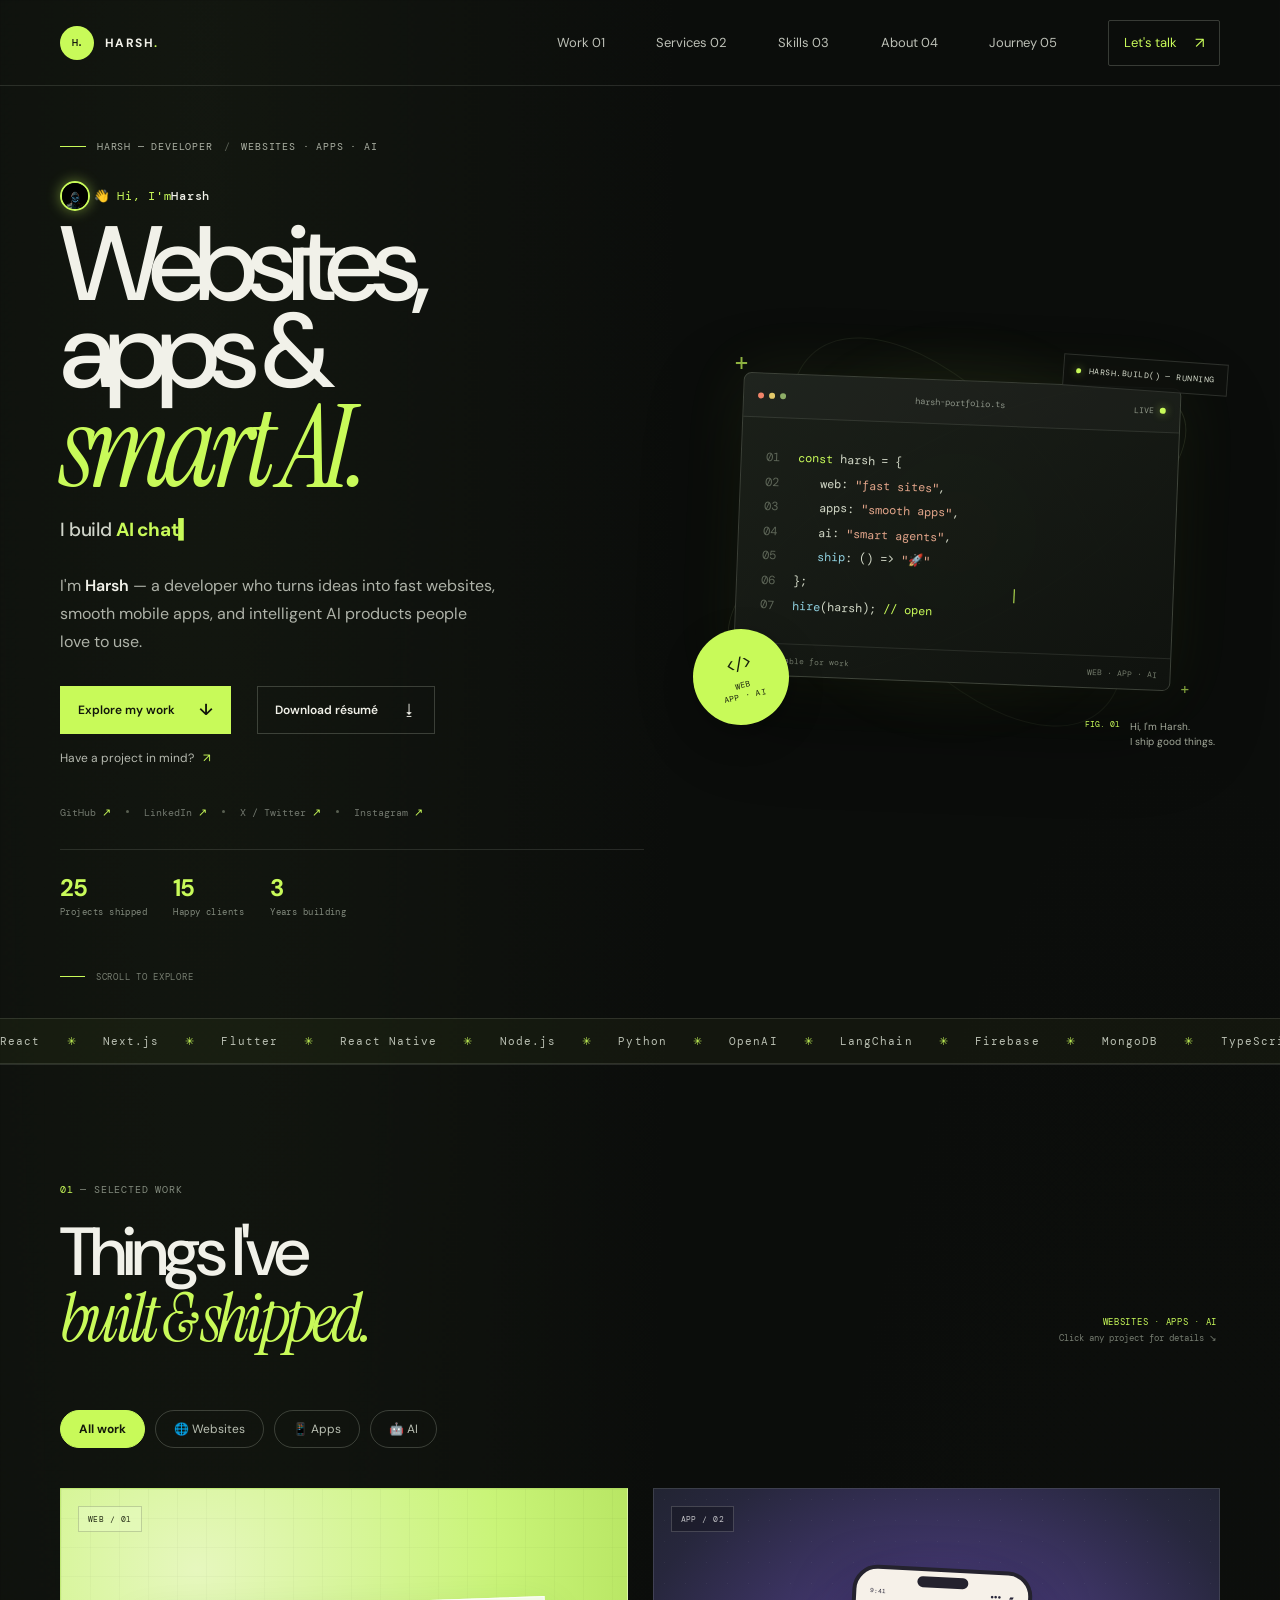
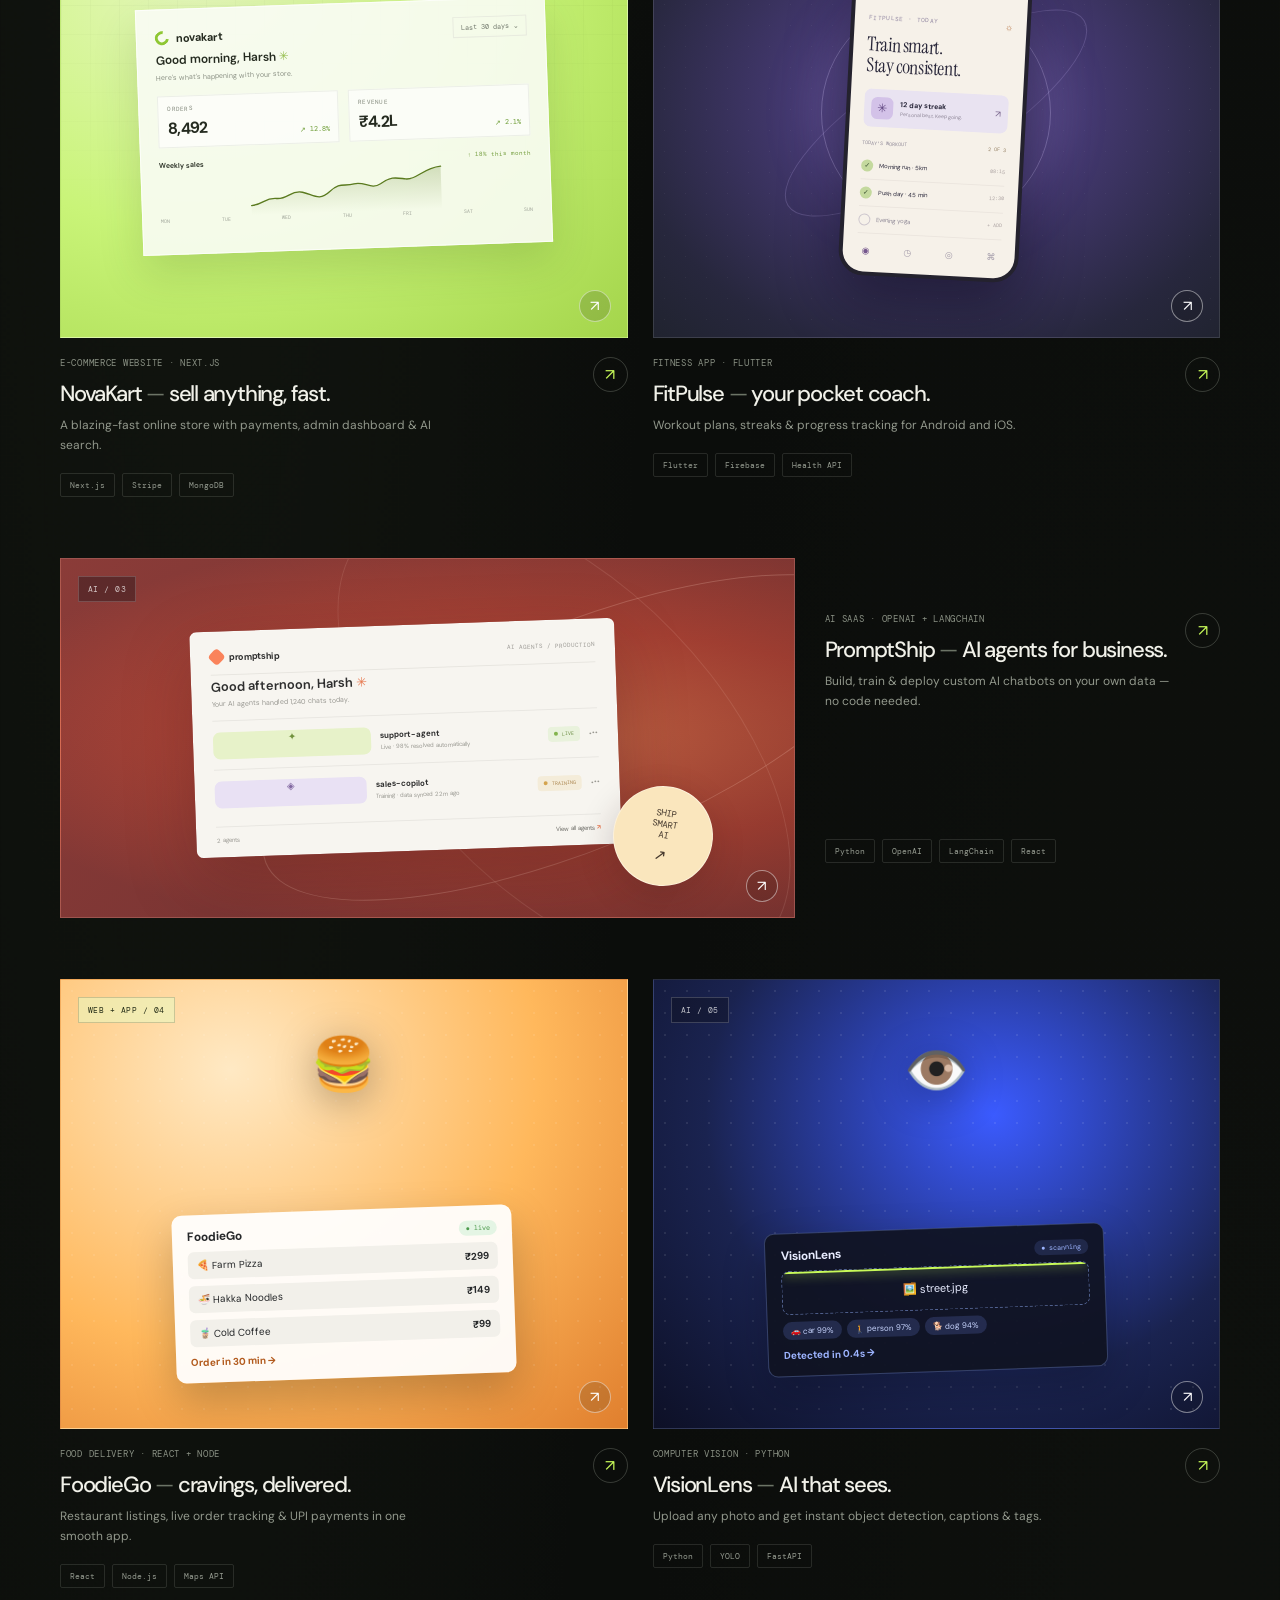
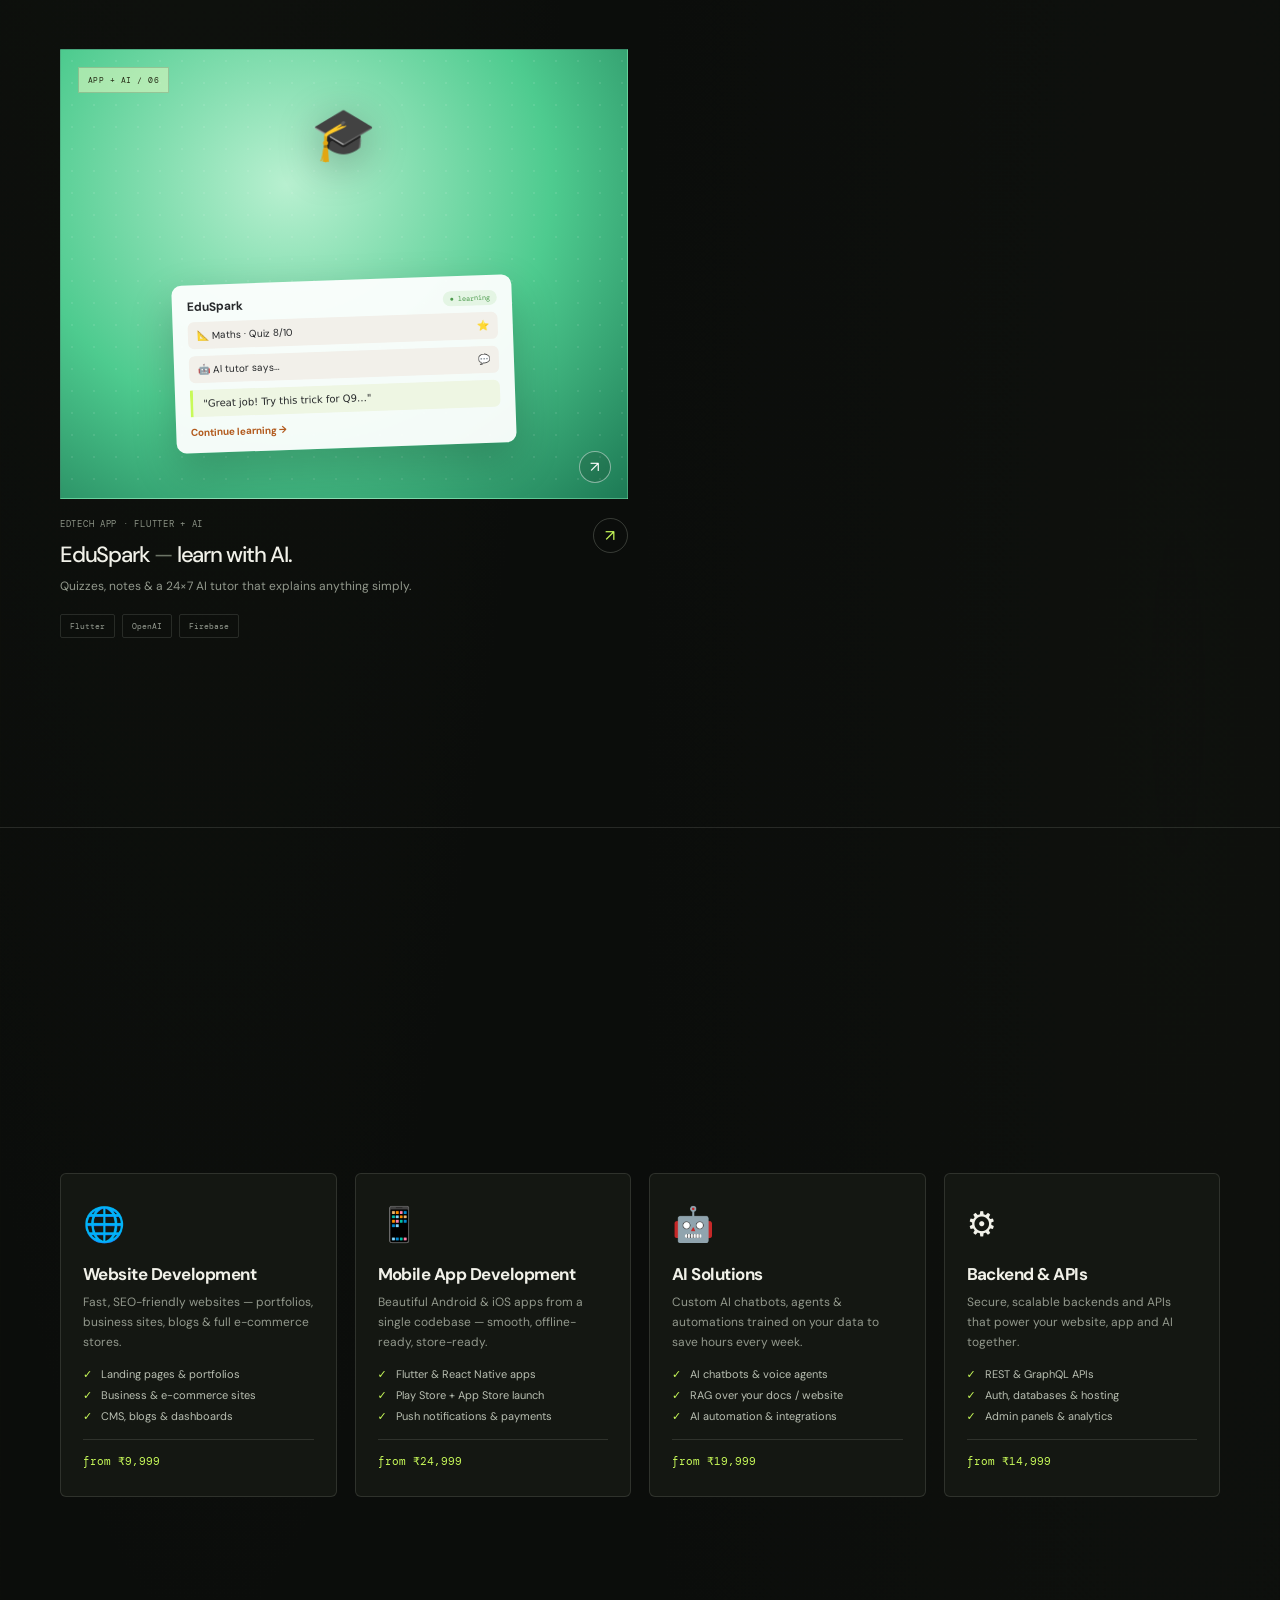
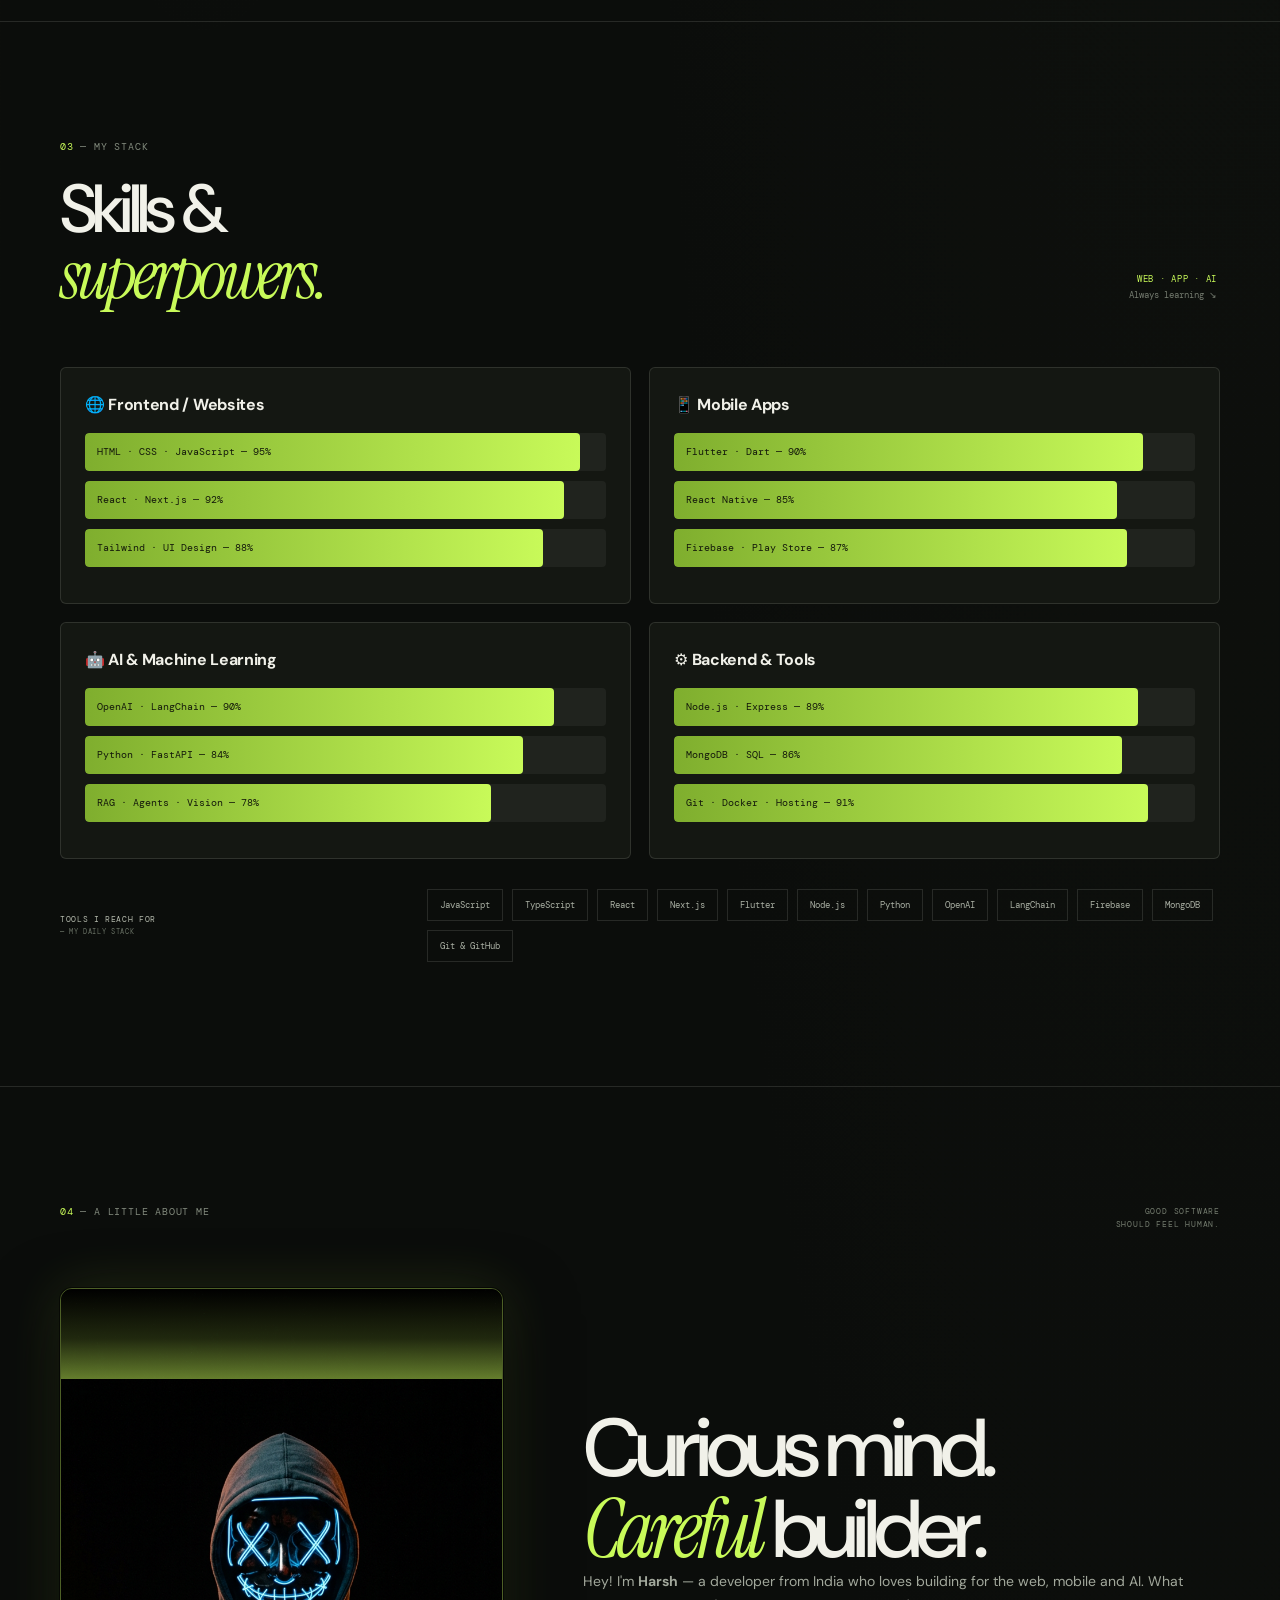
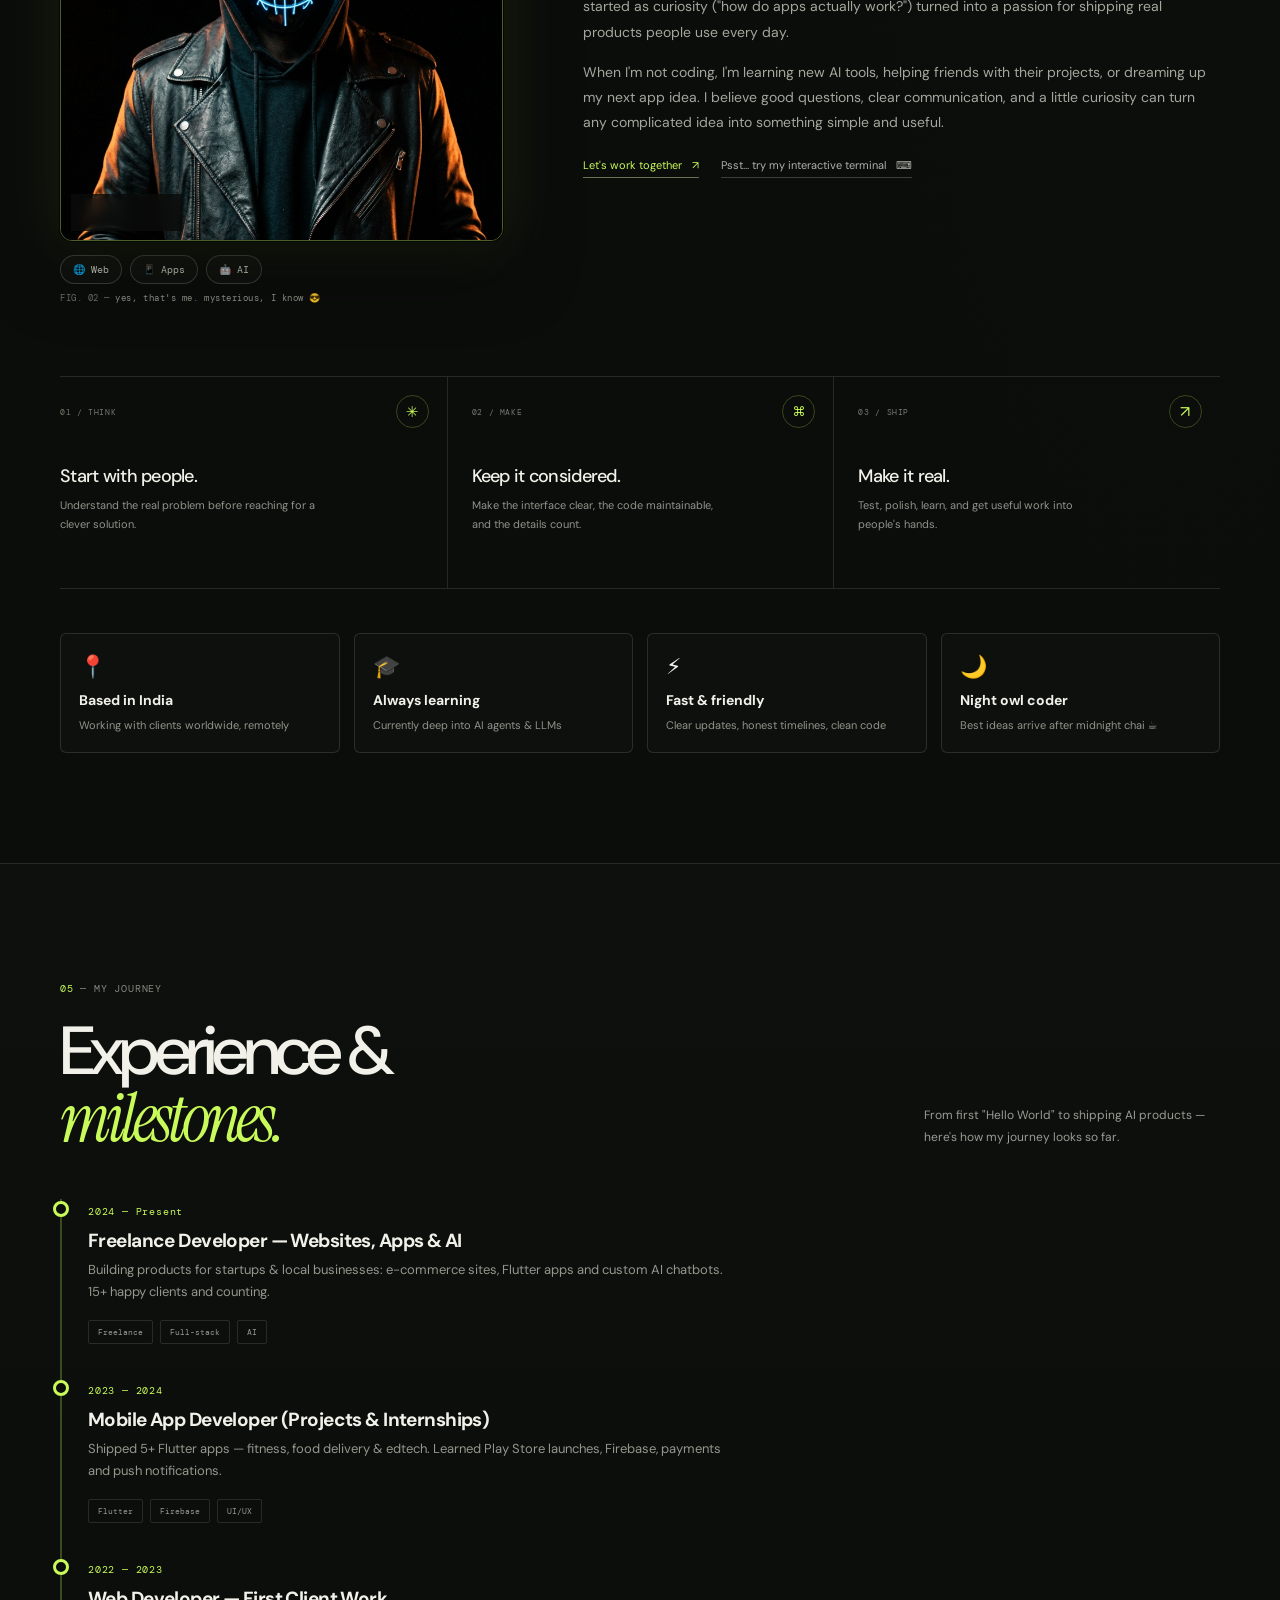
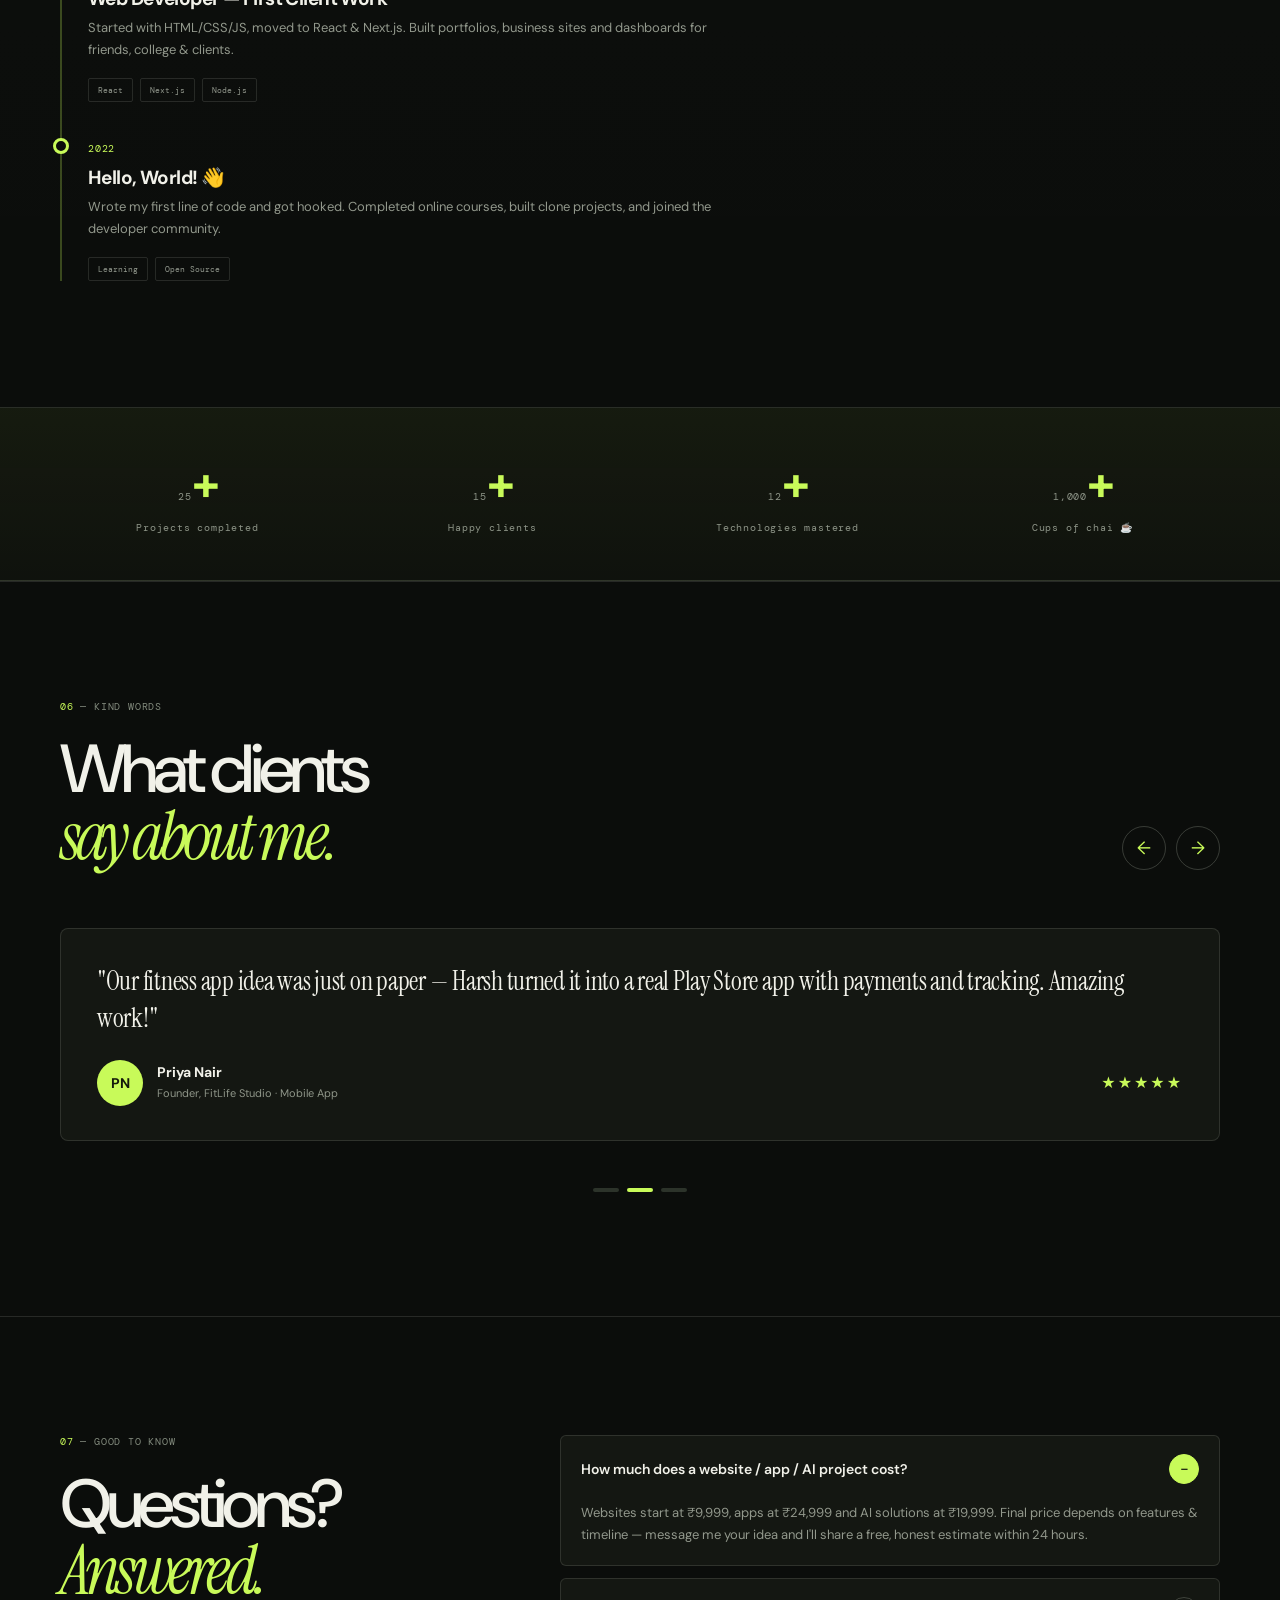
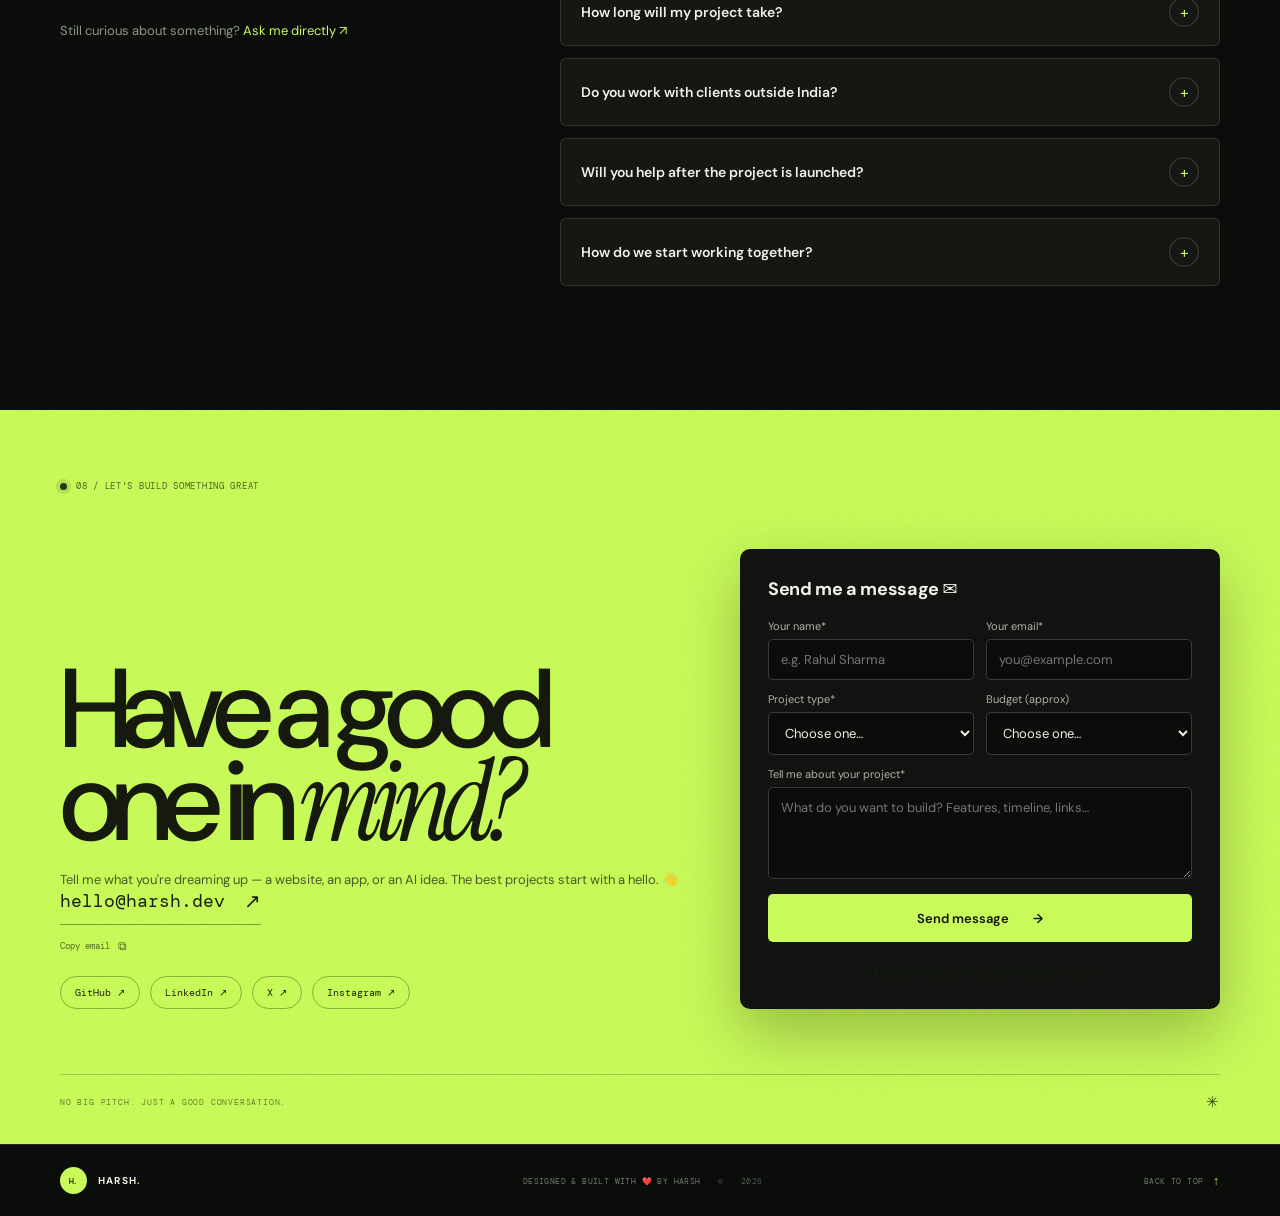
==== commit c9201867: "Add profile photo with neon glow + interactive harsh.exe terminal playground Co-authored-by: arena-a" ====
--- a/index.html
+++ b/index.html
@@ -42,7 +42,7 @@
         <section class="hero container" id="top" aria-labelledby="hero-title">
           <div class="hero-copy" data-reveal>
             <div class="eyebrow hero-eyebrow"><span class="eyebrow-line"></span> HARSH — DEVELOPER <span class="eyebrow-divider">/</span> WEBSITES · APPS · AI</div>
-            <p class="hero-hello">👋 Hi, I'm <strong>Harsh</strong></p>
+            <p class="hero-hello"><img class="hello-avatar" src="assets/profile.png" alt="Harsh profile photo" /> 👋 Hi, I'm <strong>Harsh</strong></p>
             <h1 id="hero-title">Websites,<br />apps &amp;<br /><span>smart AI.</span></h1>
             <p class="hero-typed">I build <strong id="typed-role">modern websites</strong><span class="typed-caret" aria-hidden="true">▍</span></p>
             <p class="hero-intro">I'm <strong>Harsh</strong> — a developer who turns ideas into fast websites, smooth mobile apps, and intelligent AI products people love to use.</p>
@@ -368,11 +368,26 @@
               <p class="about-side-note">GOOD SOFTWARE<br />SHOULD FEEL HUMAN.</p>
             </div>
             <div class="about-main" data-reveal>
-              <h2 id="about-title">Curious mind.<br /><em>Careful</em> builder.</h2>
-              <div class="about-copy">
-                <p>Hey! I'm <strong>Harsh</strong> — a developer from India who loves building for the web, mobile and AI. What started as curiosity ("how do apps actually work?") turned into a passion for shipping real products people use every day.</p>
-                <p>When I'm not coding, I'm learning new AI tools, helping friends with their projects, or dreaming up my next app idea. I believe good questions, clear communication, and a little curiosity can turn any complicated idea into something simple and useful.</p>
-                <a class="underlined-link" href="#contact">Let's work together <span aria-hidden="true">↗</span></a>
+              <figure class="profile-card" id="profile-card">
+                <div class="profile-frame">
+                  <div class="profile-glow" aria-hidden="true"></div>
+                  <img src="assets/profile.png" alt="Harsh — developer portrait, neon mask style" loading="lazy" />
+                  <span class="profile-scan" aria-hidden="true"></span>
+                  <span class="profile-status"><i></i> open to work</span>
+                </div>
+                <figcaption>
+                  <span class="profile-badges"><span>🌐 Web</span><span>📱 Apps</span><span>🤖 AI</span></span>
+                  <span class="profile-caption">FIG. 02 — <em>yes, that's me. mysterious, I know 😎</em></span>
+                </figcaption>
+              </figure>
+              <div>
+                <h2 id="about-title">Curious mind.<br /><em>Careful</em> builder.</h2>
+                <div class="about-copy">
+                  <p>Hey! I'm <strong>Harsh</strong> — a developer from India who loves building for the web, mobile and AI. What started as curiosity ("how do apps actually work?") turned into a passion for shipping real products people use every day.</p>
+                  <p>When I'm not coding, I'm learning new AI tools, helping friends with their projects, or dreaming up my next app idea. I believe good questions, clear communication, and a little curiosity can turn any complicated idea into something simple and useful.</p>
+                  <a class="underlined-link" href="#contact">Let's work together <span aria-hidden="true">↗</span></a>
+                  <a class="underlined-link underlined-link-dim" href="#terminal">Psst… try my interactive terminal <span aria-hidden="true">⌨</span></a>
+                </div>
               </div>
             </div>
 
@@ -581,5 +596,6 @@
     </div>
 
     <button class="to-top" id="to-top" type="button" aria-label="Back to top">↑</button>
+    <div class="glow-follower" id="glow-follower" aria-hidden="true"></div>
   </body>
 </html>
--- a/styles.css
+++ b/styles.css
@@ -675,3 +675,66 @@
 .signal-metrics > span small, .signal-metrics > span strong, .signal-metrics > span em { display: block; }
 button.project-visual { text-align: inherit; }
 button.project-visual:focus-visible { outline: 2px solid var(--lime); outline-offset: 4px; }
+
+/* ============ PROFILE PHOTO ============ */
+.hello-avatar { width: 30px; height: 30px; border-radius: 50%; object-fit: cover; object-position: top; vertical-align: -8px; margin-right: 4px; border: 2px solid var(--lime); box-shadow: 0 0 14px rgba(200,250,89,.45); }
+.hero-hello { display: flex; align-items: center; }
+.about-main { grid-template-columns: .82fr 1.18fr; align-items: center; }
+.profile-card { margin: 0; perspective: 900px; }
+.profile-frame { position: relative; overflow: hidden; border-radius: 12px; border: 1px solid rgba(200,250,89,.35); box-shadow: 0 0 0 1px rgba(0,0,0,.6), 0 24px 70px rgba(0,0,0,.5), 0 0 55px rgba(200,250,89,.14); transform-style: preserve-3d; transition: transform .25s ease, box-shadow .25s ease; will-change: transform; }
+.profile-frame img { width: 100%; aspect-ratio: 4/5; object-fit: cover; object-position: top; display: block; }
+.profile-glow { position: absolute; inset: -40%; z-index: 0; background: conic-gradient(from 0deg, transparent 0 70%, rgba(200,250,89,.35) 82%, transparent 94%); animation: profile-spin 5s linear infinite; pointer-events: none; }
+@keyframes profile-spin { to { transform: rotate(360deg); } }
+.profile-frame img { position: relative; z-index: 1; }
+.profile-scan { position: absolute; left: 0; right: 0; top: 0; height: 90px; z-index: 2; background: linear-gradient(180deg, transparent, rgba(200,250,89,.16) 55%, rgba(200,250,89,.5)); filter: blur(.4px); animation: profile-scan 4.5s ease-in-out infinite alternate; pointer-events: none; }
+@keyframes profile-scan { from { top: -12%; } to { top: 104%; } }
+.profile-status { position: absolute; left: 12px; bottom: 12px; z-index: 3; display: inline-flex; align-items: center; gap: 7px; padding: 8px 12px; border-radius: 20px; background: rgba(10,12,10,.82); border: 1px solid rgba(200,250,89,.4); color: var(--lime); font: 9px var(--mono); letter-spacing: .08em; backdrop-filter: blur(6px); }
+.profile-status i { width: 7px; height: 7px; border-radius: 50%; background: var(--lime); box-shadow: 0 0 10px var(--lime); animation: blink 1.6s ease-in-out infinite; }
+.profile-card figcaption { margin-top: 14px; display: flex; flex-direction: column; gap: 8px; }
+.profile-badges { display: flex; gap: 8px; }
+.profile-badges span { padding: 7px 12px; border: 1px solid var(--line-strong); border-radius: 20px; font: 10px var(--mono); color: #cfd4c9; background: rgba(255,255,255,.02); }
+.profile-caption { color: #697067; font: 9px var(--mono); letter-spacing: .06em; }
+.profile-caption em { color: #8e9588; font-style: normal; }
+.underlined-link-dim { margin-left: 18px; color: #aeb2a8; border-color: #3a4038; }
+
+/* ============ TERMINAL PLAYGROUND ============ */
+.terminal-section { background: linear-gradient(180deg, rgba(200,250,89,.03), transparent 40%); }
+.terminal-window { position: relative; overflow: hidden; border: 1px solid rgba(200,250,89,.3); border-radius: 10px; background: rgba(8,10,8,.96); box-shadow: 0 30px 80px rgba(0,0,0,.5), 0 0 60px rgba(200,250,89,.07); }
+#matrix { position: absolute; inset: 0; width: 100%; height: 100%; opacity: 0; transition: opacity .6s; pointer-events: none; }
+.terminal-window.matrix-on #matrix { opacity: .28; }
+.terminal-bar { position: relative; z-index: 2; }
+.terminal-body { position: relative; z-index: 1; min-height: 300px; max-height: 380px; overflow-y: auto; padding: 20px 22px 10px; font: 13px/1.8 var(--mono); }
+.terminal-body::-webkit-scrollbar { width: 8px; }
+.terminal-body::-webkit-scrollbar-thumb { background: #2c332a; border-radius: 4px; }
+.terminal-output { white-space: pre-wrap; word-break: break-word; }
+.term-line { margin: 0 0 2px; color: #c9cfc2; }
+.term-line .prompt { color: var(--lime); font-weight: 500; }
+.term-line.cmd-echo { color: #f1f1e9; }
+.term-ok { color: var(--lime); }
+.term-dim { color: #697067; }
+.term-warn { color: #e3c96a; }
+.term-link { color: #8fd0df; text-decoration: underline; }
+.term-ascii { color: var(--lime); font-size: 11px; line-height: 1.35; }
+.terminal-form { display: flex; align-items: center; gap: 10px; padding: 10px 0 14px; }
+.terminal-form .prompt { color: var(--lime); white-space: nowrap; font: 13px var(--mono); }
+#terminal-input { flex: 1; min-width: 0; border: 0; background: transparent; color: #f1f1e9; font: 13px var(--mono); caret-color: var(--lime); }
+#terminal-input:focus { outline: none; }
+#terminal-input::placeholder { color: #4a5148; }
+.terminal-hints { position: relative; z-index: 2; display: flex; align-items: center; flex-wrap: wrap; gap: 8px; padding: 12px 18px; border-top: 1px solid var(--line); background: rgba(255,255,255,.015); font: 10px var(--mono); color: #697067; }
+.terminal-hints button { padding: 6px 12px; border: 1px solid var(--line-strong); border-radius: 14px; background: transparent; color: #b9bfb2; font: 10px var(--mono); cursor: pointer; transition: all .2s; }
+.terminal-hints button:hover { border-color: var(--lime); color: var(--lime); }
+
+/* ============ CURSOR GLOW FOLLOWER ============ */
+.glow-follower { position: fixed; top: 0; left: 0; z-index: 1; width: 340px; height: 340px; margin: -170px 0 0 -170px; border-radius: 50%; background: radial-gradient(circle, rgba(200,250,89,.09), transparent 65%); pointer-events: none; opacity: 0; transition: opacity .4s; }
+.glow-follower.on { opacity: 1; }
+
+@media (max-width: 1050px) {
+  .about-main { gap: 36px; }
+}
+@media (max-width: 760px) {
+  .about-main { grid-template-columns: 1fr; }
+  .profile-card { max-width: 340px; }
+  .underlined-link-dim { margin-left: 0; display: inline-flex; margin-top: 10px; }
+  .terminal-body { font-size: 12px; padding: 16px 14px 8px; }
+  .term-ascii { font-size: 8px; }
+}
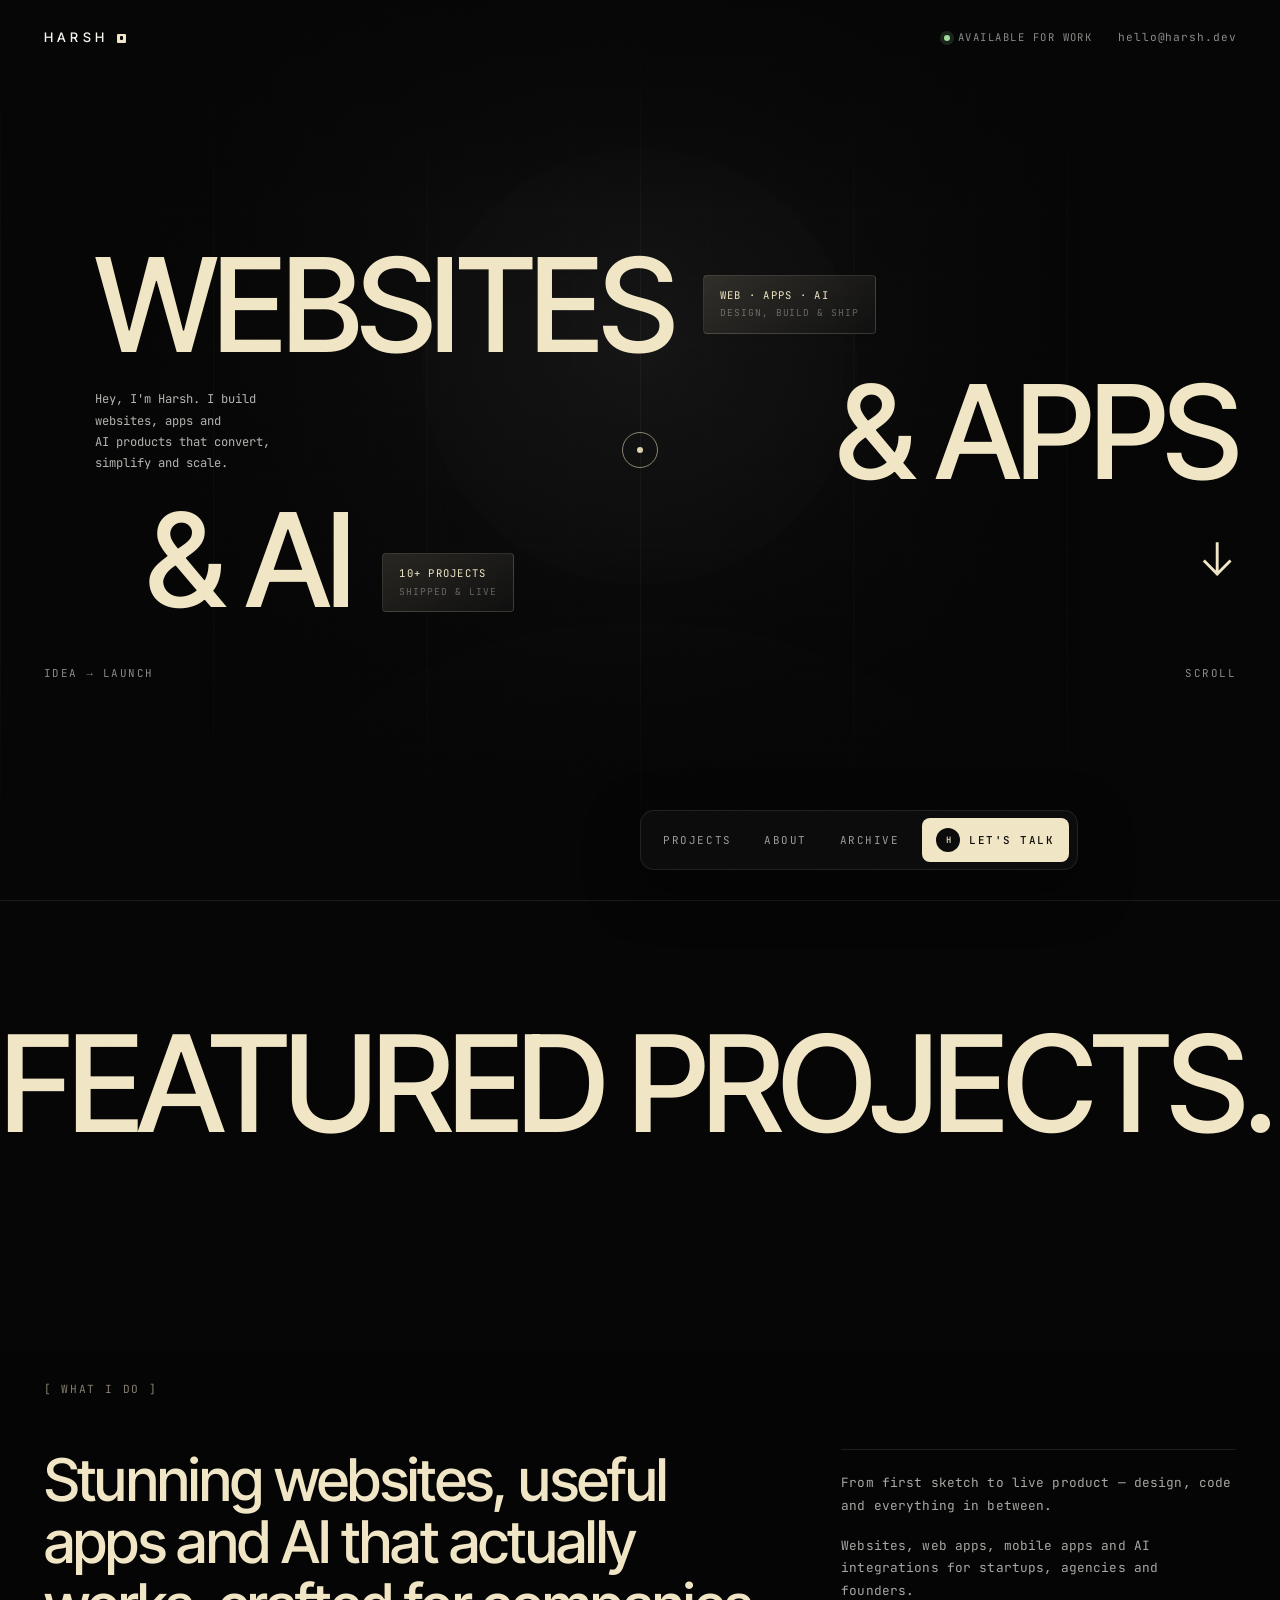
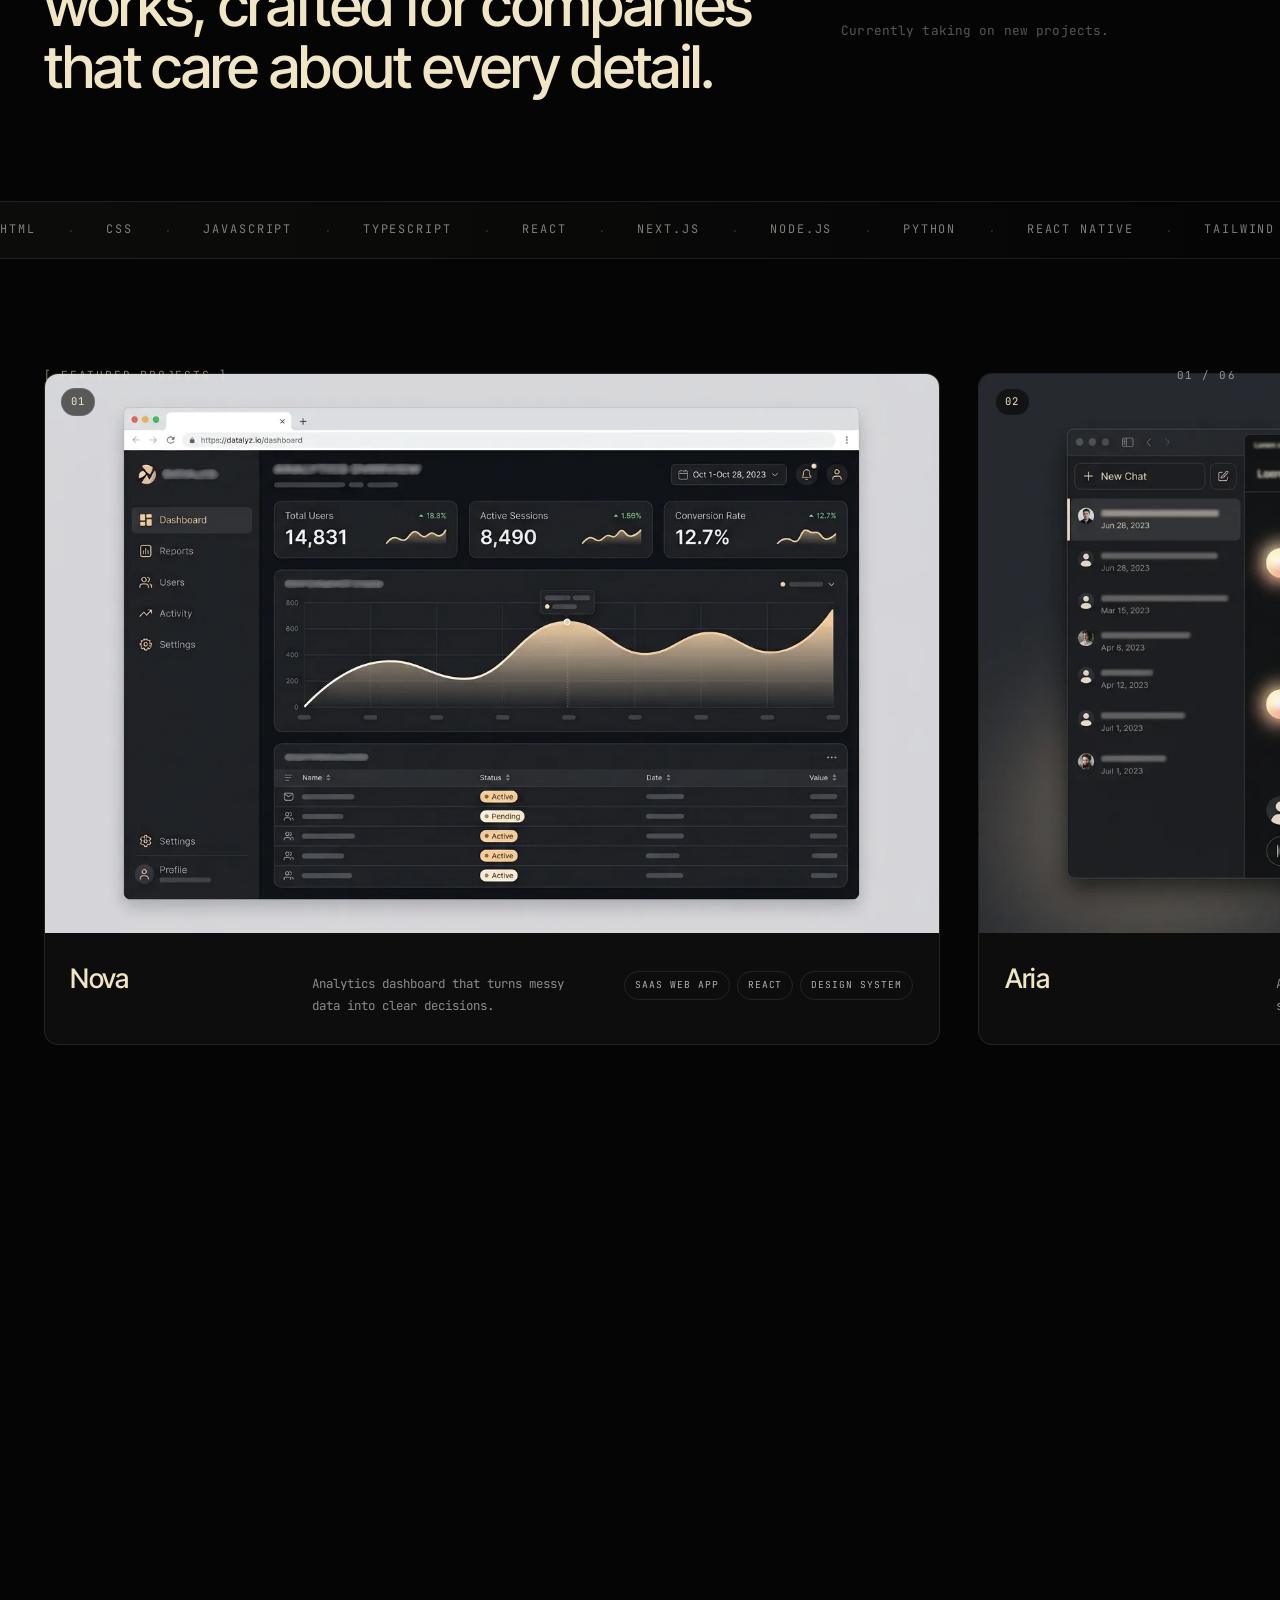
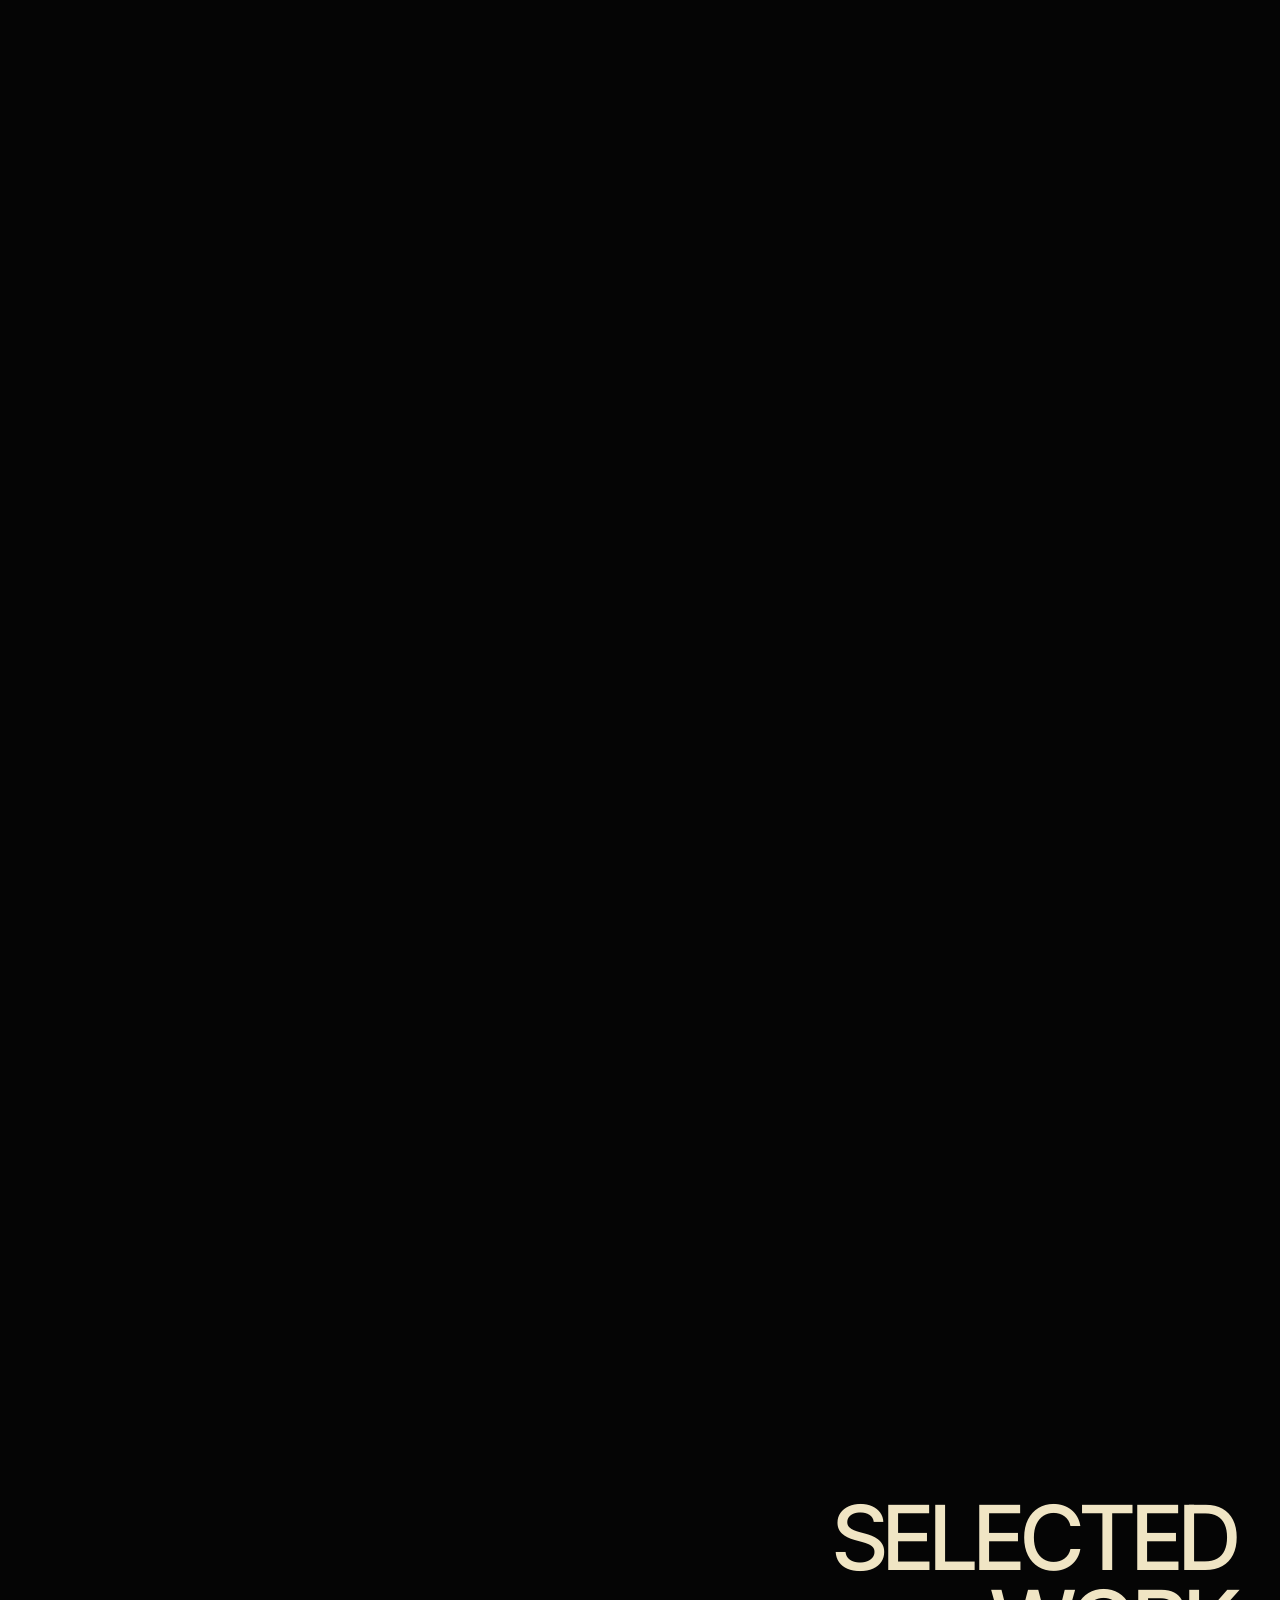
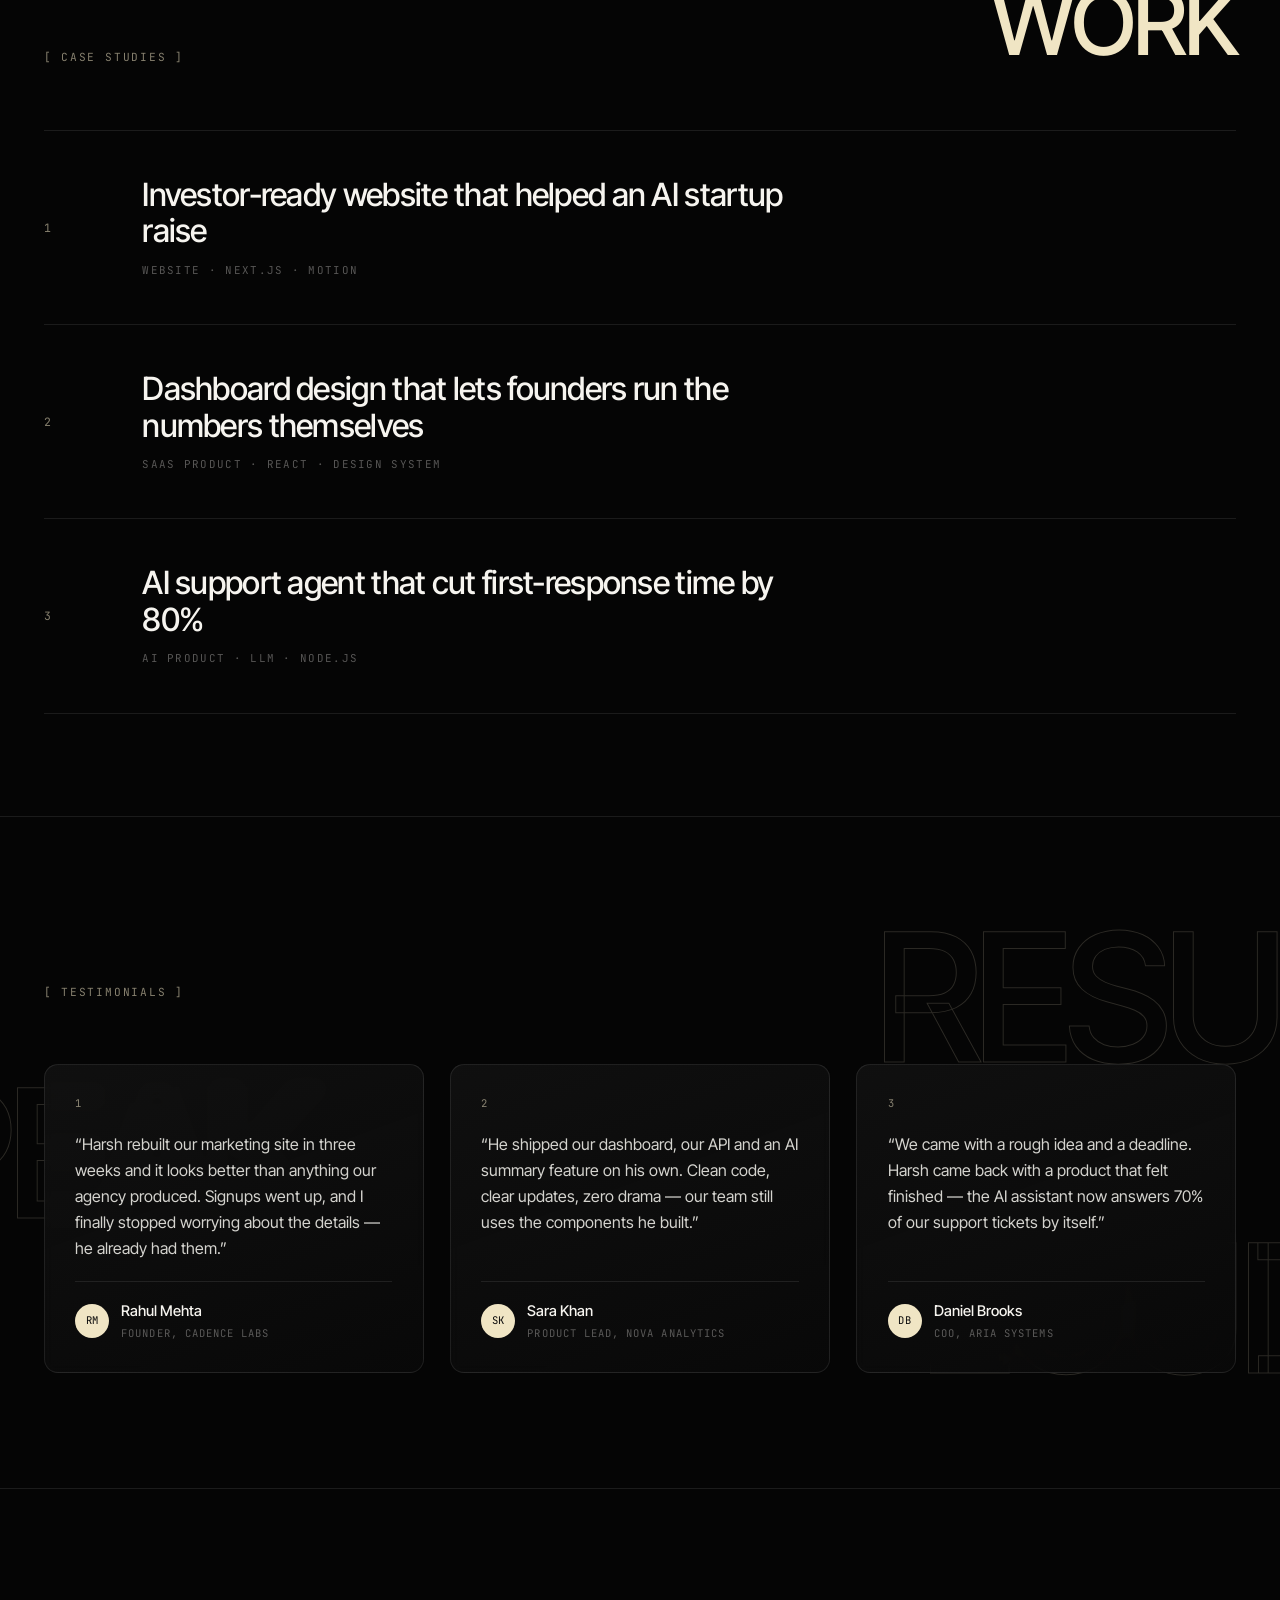
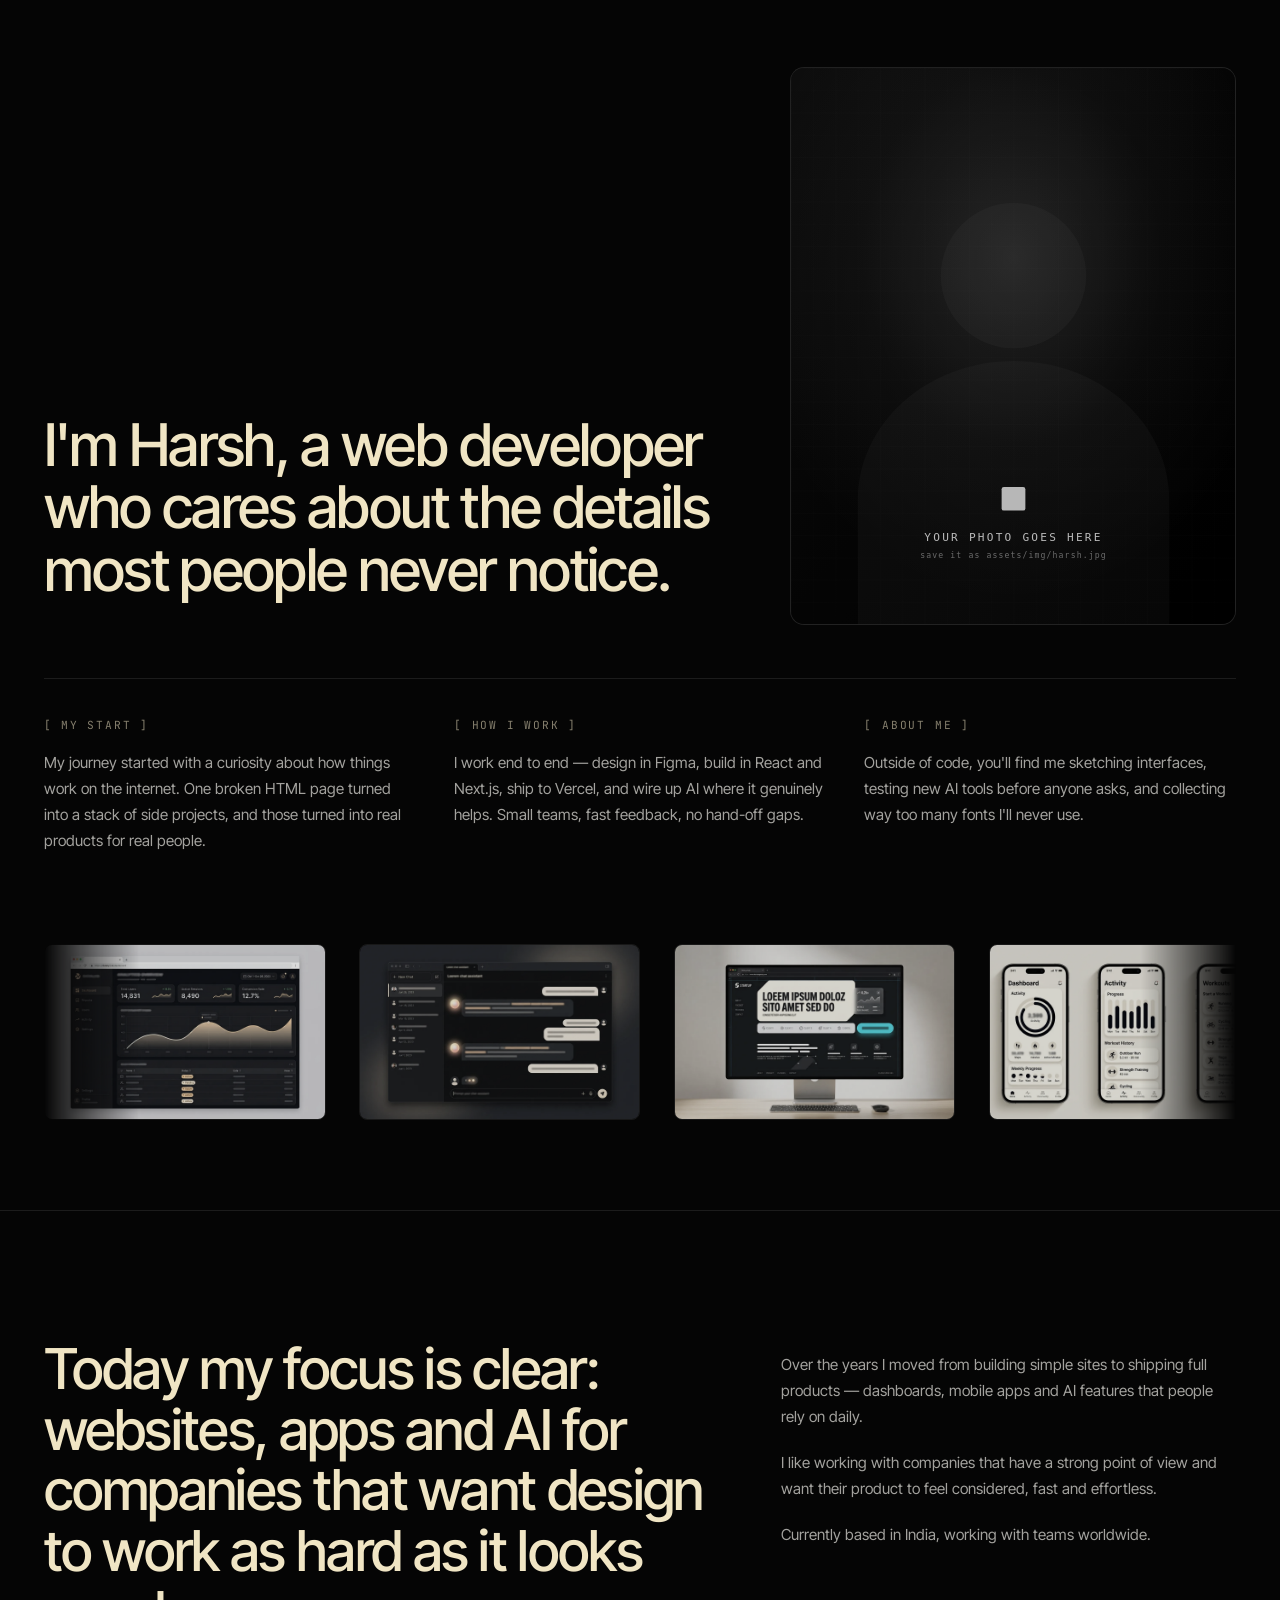
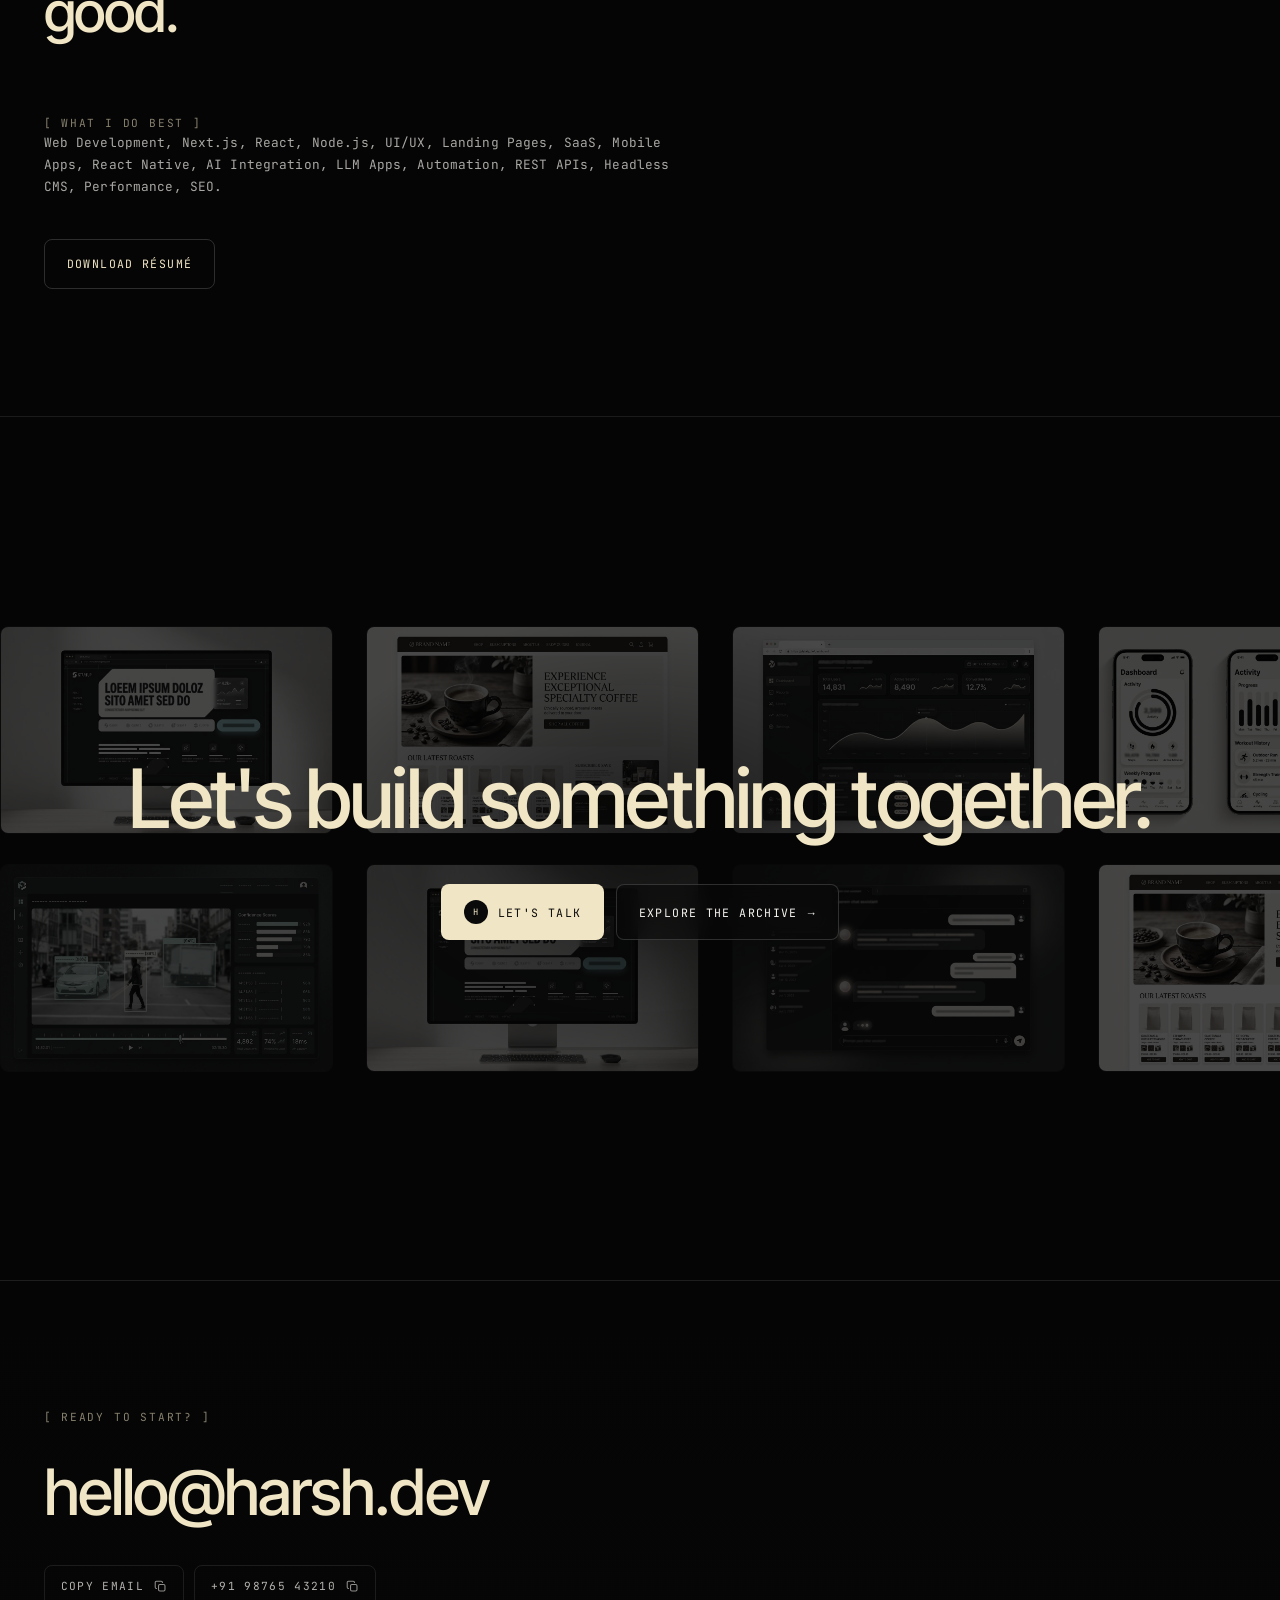
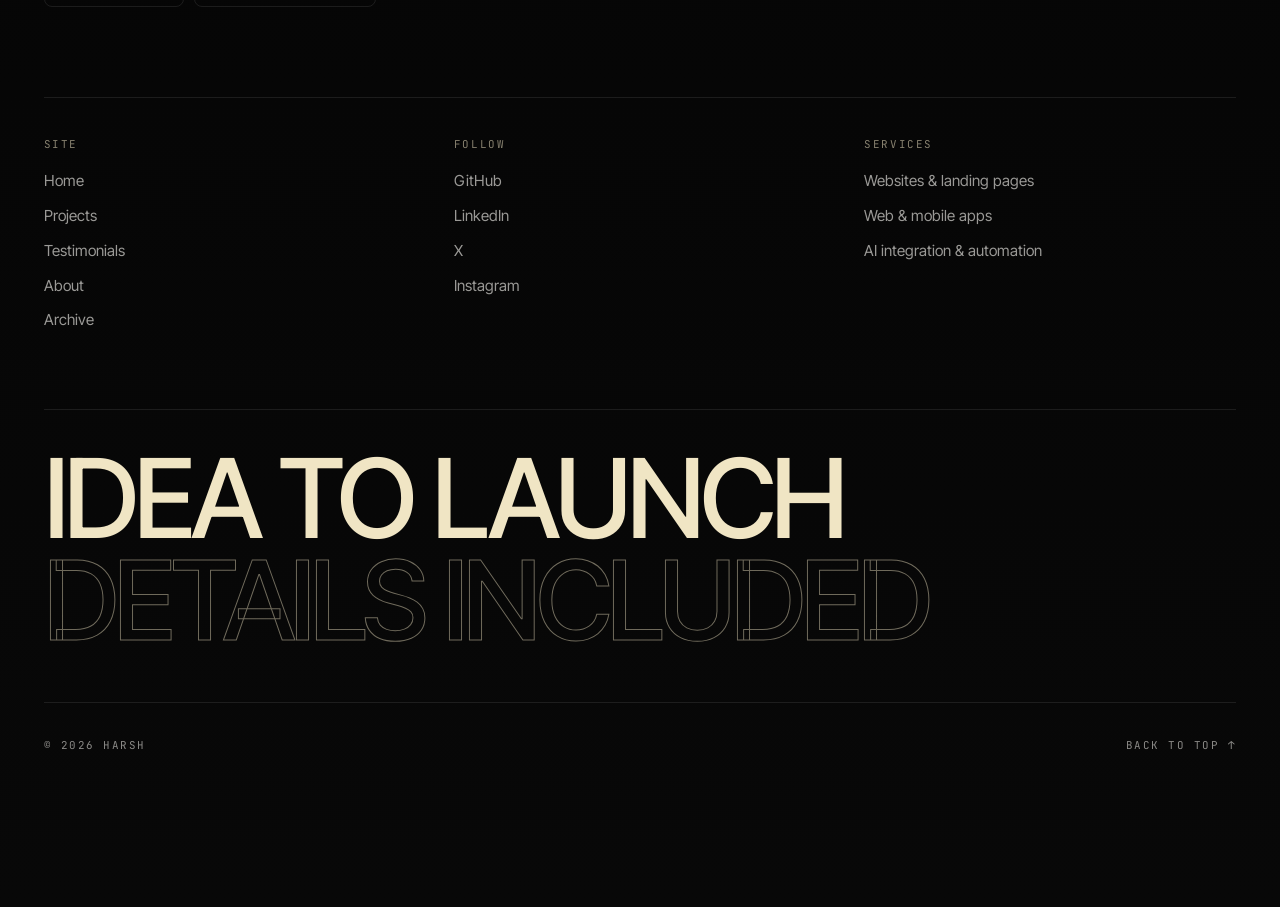
==== commit cb8f4130: "Build Harsh portfolio — websites, apps & AI Full dark/cream portfolio site modelled on the marcuslor" ====
--- a/index.html
+++ b/index.html
@@ -1,601 +1,465 @@
-<!doctype html>
+<!DOCTYPE html>
 <html lang="en">
-  <head>
-    <meta charset="UTF-8" />
-    <meta name="viewport" content="width=device-width, initial-scale=1" />
-    <meta name="theme-color" content="#0b0d0b" />
-    <meta name="description" content="Harsh — Developer building websites, mobile apps & AI products. View work, services, skills and get in touch." />
-    <title>Harsh — Websites, Apps & AI Developer</title>
-    <link rel="preconnect" href="https://fonts.googleapis.com" />
-    <link rel="preconnect" href="https://fonts.gstatic.com" crossorigin />
-    <link href="https://fonts.googleapis.com/css2?family=DM+Mono:wght@400;500&family=DM+Sans:wght@400;500;600;700&family=Instrument+Serif:ital@0;1&display=swap" rel="stylesheet" />
-    <link rel="stylesheet" href="styles.css" />
-    <script src="script.js" defer></script>
-  </head>
-  <body>
-    <a class="skip-link" href="#main">Skip to content</a>
-    <div class="site-shell">
-      <header class="site-header">
-        <div class="container nav-wrap">
-          <a class="brand" href="#top" aria-label="Harsh, home">
-            <span class="brand-mark" aria-hidden="true">H.</span>
-            <span class="brand-name">HARSH<span class="accent">.</span></span>
-          </a>
-
-          <button class="menu-toggle" type="button" aria-expanded="false" aria-controls="primary-nav" aria-label="Open navigation menu">
-            <span></span><span></span>
-          </button>
-
-          <nav class="primary-nav" id="primary-nav" aria-label="Main navigation">
-            <a href="#work">Work <span>01</span></a>
-            <a href="#services">Services <span>02</span></a>
-            <a href="#skills">Skills <span>03</span></a>
-            <a href="#about">About <span>04</span></a>
-            <a href="#experience">Journey <span>05</span></a>
-            <a class="nav-contact" href="#contact">Let's talk <span aria-hidden="true">↗</span></a>
-          </nav>
-        </div>
-      </header>
-
-      <main id="main">
-        <!-- ============ HERO ============ -->
-        <section class="hero container" id="top" aria-labelledby="hero-title">
-          <div class="hero-copy" data-reveal>
-            <div class="eyebrow hero-eyebrow"><span class="eyebrow-line"></span> HARSH — DEVELOPER <span class="eyebrow-divider">/</span> WEBSITES · APPS · AI</div>
-            <p class="hero-hello"><img class="hello-avatar" src="assets/profile.png" alt="Harsh profile photo" /> 👋 Hi, I'm <strong>Harsh</strong></p>
-            <h1 id="hero-title">Websites,<br />apps &amp;<br /><span>smart AI.</span></h1>
-            <p class="hero-typed">I build <strong id="typed-role">modern websites</strong><span class="typed-caret" aria-hidden="true">▍</span></p>
-            <p class="hero-intro">I'm <strong>Harsh</strong> — a developer who turns ideas into fast websites, smooth mobile apps, and intelligent AI products people love to use.</p>
-            <div class="hero-actions">
-              <a class="button button-primary" href="#work">Explore my work <span aria-hidden="true">↓</span></a>
-              <button class="button button-ghost" type="button" id="resume-btn">Download résumé <span aria-hidden="true">⭳</span></button>
-            </div>
-            <div class="hero-actions hero-actions-secondary">
-              <a class="text-link" href="#contact">Have a project in mind? <span aria-hidden="true">↗</span></a>
-            </div>
-            <div class="hero-socials" aria-label="Social links">
-              <a href="https://github.com/harsh-dev" target="_blank" rel="noreferrer">GitHub <span aria-hidden="true">↗</span></a>
-              <span class="social-separator" aria-hidden="true"></span>
-              <a href="https://www.linkedin.com/in/harsh-dev" target="_blank" rel="noreferrer">LinkedIn <span aria-hidden="true">↗</span></a>
-              <span class="social-separator" aria-hidden="true"></span>
-              <a href="https://x.com/harsh_dev" target="_blank" rel="noreferrer">X / Twitter <span aria-hidden="true">↗</span></a>
-              <span class="social-separator" aria-hidden="true"></span>
-              <a href="https://www.instagram.com/harsh.dev" target="_blank" rel="noreferrer">Instagram <span aria-hidden="true">↗</span></a>
-            </div>
-            <div class="hero-mini-stats">
-              <div><strong data-count="25">0</strong><span>Projects shipped</span></div>
-              <div><strong data-count="15">0</strong><span>Happy clients</span></div>
-              <div><strong data-count="3">0</strong><span>Years building</span></div>
-            </div>
+<head>
+<meta charset="UTF-8">
+<script>document.documentElement.classList.add('js');</script>
+
+<meta name="viewport" content="width=device-width, initial-scale=1, viewport-fit=cover">
+<title>Harsh — Websites, Apps &amp; AI</title>
+<meta name="description" content="Harsh — web developer building websites, apps and AI products that convert, simplify and scale.">
+<meta name="theme-color" content="#050505">
+<meta property="og:title" content="Harsh — Websites, Apps & AI">
+<meta property="og:description" content="Web developer building websites, apps and AI products.">
+<meta property="og:type" content="website">
+<meta property="og:image" content="assets/img/og.png">
+<meta property="og:image:width" content="1200">
+<meta property="og:image:height" content="630">
+<meta name="twitter:card" content="summary_large_image">
+<meta name="twitter:title" content="Harsh — Websites, Apps & AI">
+<meta name="twitter:description" content="Web developer building websites, apps and AI products.">
+<meta name="twitter:image" content="assets/img/og.png">
+<link rel="icon" href="assets/img/favicon.svg" type="image/svg+xml">
+<link rel="stylesheet" href="assets/css/styles.css">
+</head>
+<body class="is-loading">
+
+<!-- ============ PRELOADER ============ -->
+<div class="loader" id="loader" aria-hidden="true">
+  <div class="loader__inner">
+    <div class="loader__mark"><span class="glyph"></span></div>
+    <div class="loader__name">HARSH</div>
+    <div class="loader__bar"><span id="loaderBar"></span></div>
+    <div class="loader__meta">
+      <span>Websites · Apps · AI</span>
+      <span id="loaderCount">00</span>
+    </div>
+  </div>
+</div>
+
+<!-- ============ FX LAYERS ============ -->
+<div class="grain" aria-hidden="true"></div>
+<div class="cursor" id="cursor" aria-hidden="true"><span class="cursor__ring"></span><span class="cursor__dot"></span><span class="cursor__label">View</span></div>
+
+<!-- ============ FIXED HEADER ============ -->
+<header class="topbar" id="topbar">
+  <a class="topbar__logo" href="#top" aria-label="Harsh — home">
+    <span class="topbar__logoText" data-logo>HARSH</span><span class="glyph glyph--sm" aria-hidden="true"></span>
+  </a>
+  <div class="topbar__right">
+    <span class="topbar__status" aria-hidden="true"><i class="dot"></i>Available for work</span>
+    <a class="topbar__mail" href="mailto:hello@harsh.dev">hello@harsh.dev</a>
+  </div>
+</header>
+
+<main id="top">
+
+  <!-- ============ HERO ============ -->
+  <section class="hero" id="hero">
+    <div class="hero__media" data-parallax="0.14">
+      <img src="assets/img/harsh.jpg" alt="Portrait of Harsh, web developer" fetchpriority="high" decoding="async"
+           onerror="this.onerror=null;this.src='assets/img/harsh-placeholder.svg';">
+    </div>
+
+    <div class="hero__grid"></div>
+
+    <div class="hero__inner shell">
+      <div class="hero__lines">
+        <div class="hero__row hero__row--a">
+          <h1 class="hero__title" data-hero-title>WEBSITES</h1>
+          <span class="chip chip--a reveal" data-reveal>
+            <b>Web · Apps · AI</b>
+            <i>Design, build &amp; ship</i>
+          </span>
+        </div>
+
+        <div class="hero__row hero__row--b">
+          <p class="hero__lede reveal" data-reveal>Hey, I'm Harsh. I build websites, apps and<br>AI products that convert, simplify and scale.</p>
+          <h2 class="hero__title" aria-hidden="true">&amp;&nbsp;APPS</h2>
+        </div>
+
+        <div class="hero__row hero__row--c">
+          <h2 class="hero__title">&amp;&nbsp;AI</h2>
+          <span class="chip chip--b reveal" data-reveal>
+            <b>10+ projects</b>
+            <i>Shipped &amp; live</i>
+          </span>
+          <span class="hero__arrow" aria-hidden="true">
+            <svg viewBox="0 0 28 28" fill="none"><path d="M14 2v22M5 15l9 9 9-9" stroke="currentColor" stroke-width="2.1" stroke-linecap="square"/></svg>
+          </span>
+        </div>
+      </div>
+
+      <div class="hero__foot">
+        <span class="mono-xs">Idea → Launch</span>
+        <span class="mono-xs">Scroll</span>
+      </div>
+    </div>
+  </section>
+
+  <!-- ============ SCROLL MARQUEE ============ -->
+  <section class="marquee" aria-hidden="true">
+    <div class="marquee__row" data-marquee-scroll>
+      <span class="marquee__word">FEATURED&nbsp;PROJECTS.</span>
+      <span class="marquee__word is-outline">WEBSITES&nbsp;·&nbsp;APPS&nbsp;·&nbsp;AI.</span>
+      <span class="marquee__word">FEATURED&nbsp;PROJECTS.</span>
+    </div>
+  </section>
+
+  <!-- ============ WHAT I DO ============ -->
+  <section class="statement shell" id="what">
+    <p class="label reveal" data-reveal>[ What I do ]</p>
+    <div class="statement__body">
+      <h2 class="huge" data-split="words">Stunning websites, useful apps and AI that actually works, crafted for companies that care about every detail.</h2>
+      <div class="statement__aside">
+        <p class="mono-sm reveal" data-reveal>From first sketch to live product — design, code and everything in between.</p>
+        <p class="mono-sm reveal" data-reveal>Websites, web apps, mobile apps and AI integrations for startups, agencies and founders.</p>
+        <p class="mono-sm mono-sm--dim reveal" data-reveal>Currently taking on new projects.</p>
+      </div>
+    </div>
+  </section>
+
+  <!-- ============ STACK STRIP ============ -->
+  <section class="ticker" aria-label="Tools and technologies">
+    <div class="ticker__track" data-ticker>
+      <span>HTML</span><i>·</i><span>CSS</span><i>·</i><span>JavaScript</span><i>·</i><span>TypeScript</span><i>·</i>
+      <span>React</span><i>·</i><span>Next.js</span><i>·</i><span>Node.js</span><i>·</i><span>Python</span><i>·</i>
+      <span>React Native</span><i>·</i><span>Tailwind</span><i>·</i><span>PostgreSQL</span><i>·</i><span>Supabase</span><i>·</i>
+      <span>Figma</span><i>·</i><span>OpenAI</span><i>·</i><span>LangChain</span><i>·</i><span>Vercel</span><i>·</i>
+    </div>
+  </section>
+
+  <!-- ============ FEATURED GALLERY (pinned horizontal) ============ -->
+  <section class="gallery" id="featured">
+    <div class="gallery__pin" data-pin>
+      <div class="gallery__head shell">
+        <p class="label">[ Featured projects ]</p>
+        <p class="mono-xs gallery__count"><span data-gallery-index>01</span> / 06</p>
+      </div>
+
+      <div class="gallery__track" data-track>
+        <article class="pcard" data-cursor="view">
+          <a class="pcard__link" href="nova.html">
+            <span class="pcard__index">01</span>
+            <div class="pcard__media"><img src="assets/img/project-nova.webp" alt="Nova — analytics dashboard interface" loading="lazy"></div>
+            <div class="pcard__meta">
+              <h3>Nova</h3>
+              <p>Analytics dashboard that turns messy data into clear decisions.</p>
+              <span class="tags"><em>SaaS Web App</em><em>React</em><em>Design System</em></span>
+            </div>
+          </a>
+        </article>
+
+        <article class="pcard" data-cursor="view">
+          <a class="pcard__link" href="aria.html">
+            <span class="pcard__index">02</span>
+            <div class="pcard__media"><img src="assets/img/project-aria.webp" alt="Aria — AI assistant interface" loading="lazy"></div>
+            <div class="pcard__meta">
+              <h3>Aria</h3>
+              <p>AI assistant that answers customers in seconds, not days.</p>
+              <span class="tags"><em>AI Product</em><em>Next.js</em><em>LLM</em></span>
+            </div>
+          </a>
+        </article>
+
+        <article class="pcard" data-cursor="view">
+          <a class="pcard__link" href="cadence.html">
+            <span class="pcard__index">03</span>
+            <div class="pcard__media"><img src="assets/img/project-cadence.webp" alt="Cadence — startup marketing website" loading="lazy"></div>
+            <div class="pcard__meta">
+              <h3>Cadence</h3>
+              <p>Investor-ready website for an AI startup, built to raise.</p>
+              <span class="tags"><em>Website</em><em>Next.js</em><em>Motion</em></span>
+            </div>
+          </a>
+        </article>
+
+        <article class="pcard" data-cursor="view">
+          <a class="pcard__link" href="fitloop.html">
+            <span class="pcard__index">04</span>
+            <div class="pcard__media"><img src="assets/img/project-fitloop.webp" alt="Fitloop — fitness app screens" loading="lazy"></div>
+            <div class="pcard__meta">
+              <h3>Fitloop</h3>
+              <p>Fitness app that keeps people coming back every week.</p>
+              <span class="tags"><em>Mobile App</em><em>React Native</em><em>UI</em></span>
+            </div>
+          </a>
+        </article>
+
+        <article class="pcard" data-cursor="view">
+          <a class="pcard__link" href="brew.html">
+            <span class="pcard__index">05</span>
+            <div class="pcard__media"><img src="assets/img/project-brew.webp" alt="Brew &amp; Co. — coffee e-commerce website" loading="lazy"></div>
+            <div class="pcard__meta">
+              <h3>Brew &amp; Co.</h3>
+              <p>Coffee brand store that sells while you sleep.</p>
+              <span class="tags"><em>E-commerce</em><em>Shopify</em><em>CRO</em></span>
+            </div>
+          </a>
+        </article>
+
+        <article class="pcard" data-cursor="view">
+          <a class="pcard__link" href="vision.html">
+            <span class="pcard__index">06</span>
+            <div class="pcard__media"><img src="assets/img/project-vision.webp" alt="Vision — computer vision platform" loading="lazy"></div>
+            <div class="pcard__meta">
+              <h3>Vision</h3>
+              <p>Computer-vision platform for real-time insight.</p>
+              <span class="tags"><em>AI Dashboard</em><em>Python</em><em>WebGL</em></span>
+            </div>
+          </a>
+        </article>
+
+        <article class="pcard pcard--end">
+          <div class="pcard__outro">
+            <h3>See the full archive</h3>
+            <p>40+ screens, sites and builds from the last few years.</p>
+            <a class="btn btn--ghost" href="archive.html">Explore the archive <span aria-hidden="true">→</span></a>
           </div>
-
-          <div class="hero-art" data-reveal data-reveal-delay="120" aria-label="Decorative code editor illustration">
-            <div class="art-halo" aria-hidden="true"></div>
-            <div class="art-orbit art-orbit-one" aria-hidden="true"></div>
-            <div class="art-orbit art-orbit-two" aria-hidden="true"></div>
-            <div class="art-plus plus-one" aria-hidden="true">+</div>
-            <div class="art-plus plus-two" aria-hidden="true">+</div>
-            <div class="art-label art-label-top"><span class="live-dot"></span> HARSH.BUILD() — RUNNING</div>
-            <div class="code-window">
-              <div class="window-bar">
-                <div class="window-dots" aria-hidden="true"><i></i><i></i><i></i></div>
-                <span class="window-file">harsh-portfolio.ts</span>
-                <span class="window-status">LIVE <span></span></span>
-              </div>
-              <div class="code-body" aria-hidden="true">
-                <div class="code-line"><span class="line-number">01</span><span><b>const</b> harsh = {</span></div>
-                <div class="code-line"><span class="line-number">02</span><span class="indent">web: <em>"fast sites"</em>,</span></div>
-                <div class="code-line"><span class="line-number">03</span><span class="indent">apps: <em>"smooth apps"</em>,</span></div>
-                <div class="code-line"><span class="line-number">04</span><span class="indent">ai: <em>"smart agents"</em>,</span></div>
-                <div class="code-line"><span class="line-number">05</span><span class="indent"><i>ship</i>: () =&gt; <em>"🚀"</em></span></div>
-                <div class="code-line"><span class="line-number">06</span><span>};</span></div>
-                <div class="code-line"><span class="line-number">07</span><span><i>hire</i>(harsh); <b>// open</b></span></div>
-                <div class="code-cursor" aria-hidden="true"></div>
-              </div>
-              <div class="window-footer"><span><span class="status-dot"></span> available for work</span><span>WEB · APP · AI</span></div>
-            </div>
-            <div class="art-sticker"><span class="sticker-symbol">&lt;/&gt;</span><span>WEB<br />APP · AI</span></div>
-            <div class="art-caption"><span class="caption-index">FIG. 01</span><span>Hi, I'm Harsh.<br />I ship good things.</span></div>
-          </div>
-
-          <a class="scroll-cue" href="#work"><span class="scroll-cue-line"></span> SCROLL TO EXPLORE</a>
-        </section>
-
-        <!-- ============ TECH MARQUEE ============ -->
-        <div class="marquee" aria-label="Technologies I use">
-          <div class="marquee-track">
-            <span>React</span><i>✳</i><span>Next.js</span><i>✳</i><span>Flutter</span><i>✳</i><span>React Native</span><i>✳</i><span>Node.js</span><i>✳</i><span>Python</span><i>✳</i><span>OpenAI</span><i>✳</i><span>LangChain</span><i>✳</i><span>Firebase</span><i>✳</i><span>MongoDB</span><i>✳</i><span>TypeScript</span><i>✳</i><span>Tailwind</span><i>✳</i>
-            <span>React</span><i>✳</i><span>Next.js</span><i>✳</i><span>Flutter</span><i>✳</i><span>React Native</span><i>✳</i><span>Node.js</span><i>✳</i><span>Python</span><i>✳</i><span>OpenAI</span><i>✳</i><span>LangChain</span><i>✳</i><span>Firebase</span><i>✳</i><span>MongoDB</span><i>✳</i><span>TypeScript</span><i>✳</i><span>Tailwind</span><i>✳</i>
-          </div>
-        </div>
-
-        <!-- ============ WORK ============ -->
-        <section class="work-section section" id="work" aria-labelledby="work-title">
-          <div class="container">
-            <div class="section-heading" data-reveal>
-              <div>
-                <p class="section-kicker"><span>01</span> — SELECTED WORK</p>
-                <h2 id="work-title">Things I've<br /><em>built &amp; shipped.</em></h2>
-              </div>
-              <p class="section-aside">WEBSITES · APPS · AI<br /><span>Click any project for details ↘</span></p>
-            </div>
-
-            <div class="filter-row" data-reveal role="group" aria-label="Filter projects">
-              <button class="filter-btn is-active" type="button" data-filter="all">All work</button>
-              <button class="filter-btn" type="button" data-filter="web">🌐 Websites</button>
-              <button class="filter-btn" type="button" data-filter="app">📱 Apps</button>
-              <button class="filter-btn" type="button" data-filter="ai">🤖 AI</button>
-            </div>
-
-            <div class="project-grid" id="project-grid">
-              <!-- Project 1: Website + dashboard -->
-              <article class="project-card" data-reveal data-category="web" data-project="novakart">
-                <button class="project-visual visual-signal" type="button" data-open-modal="novakart" aria-label="View details of NovaKart project">
-                  <span class="visual-tag">WEB / 01</span>
-                  <span class="signal-window">
-                    <span class="signal-top"><span class="signal-logo"><i></i>novakart</span><span class="signal-period">Last 30 days&nbsp;⌄</span></span>
-                    <span class="signal-welcome">Good morning, Harsh <span>✳</span><small>Here's what's happening with your store.</small></span>
-                    <span class="signal-metrics">
-                      <span><small>ORDERS</small><strong>8,492</strong><em>↗ 12.8%</em></span>
-                      <span><small>REVENUE</small><strong>₹4.2L</strong><em>↗ 2.1%</em></span>
-                    </span>
-                    <span class="signal-chart-head"><span>Weekly sales</span><small>↑ 18% this month</small></span>
-                    <svg class="signal-chart" viewBox="0 0 430 104" fill="none" role="presentation" aria-hidden="true">
-                      <path d="M0 82C28 80 30 65 57 68C82 71 91 49 116 56C142 63 153 78 177 57C202 35 210 47 233 41C257 35 271 57 293 43C318 26 330 31 350 34C375 38 389 11 430 8" stroke="#5a7a1e" stroke-width="3" stroke-linecap="round" />
-                      <path d="M0 82C28 80 30 65 57 68C82 71 91 49 116 56C142 63 153 78 177 57C202 35 210 47 233 41C257 35 271 57 293 43C318 26 330 31 350 34C375 38 389 11 430 8V104H0V82Z" fill="url(#chartFill)" />
-                      <defs><linearGradient id="chartFill" x1="215" y1="8" x2="215" y2="104" gradientUnits="userSpaceOnUse"><stop stop-color="#5a7a1e" stop-opacity=".22"/><stop offset="1" stop-color="#5a7a1e" stop-opacity="0"/></linearGradient></defs>
-                    </svg>
-                    <span class="chart-labels"><span>MON</span><span>TUE</span><span>WED</span><span>THU</span><span>FRI</span><span>SAT</span><span>SUN</span></span>
-                  </span>
-                  <span class="visual-arrow" aria-hidden="true">↗</span>
-                </button>
-                <div class="project-info">
-                  <div><p class="project-type">E-COMMERCE WEBSITE · NEXT.JS</p><h3>NovaKart <span>—</span> sell anything, fast.</h3><p class="project-description">A blazing-fast online store with payments, admin dashboard &amp; AI search.</p></div>
-                  <button class="project-link" type="button" data-open-modal="novakart" aria-label="View NovaKart details">↗</button>
-                </div>
-                <div class="project-tags"><span>Next.js</span><span>Stripe</span><span>MongoDB</span></div>
-              </article>
-
-              <!-- Project 2: App -->
-              <article class="project-card" data-reveal data-reveal-delay="100" data-category="app" data-project="fitpulse">
-                <button class="project-visual visual-daylight" type="button" data-open-modal="fitpulse" aria-label="View details of FitPulse project">
-                  <span class="visual-tag visual-tag-light">APP / 02</span>
-                  <span class="daylight-sun" aria-hidden="true"></span>
-                  <span class="phone-frame">
-                    <span class="phone-notch"></span>
-                    <span class="phone-status"><span>9:41</span><span>●●● &nbsp;▰</span></span>
-                    <span class="daylight-greeting">FITPULSE · TODAY <span>☼</span></span>
-                    <span class="phone-app-title">Train smart.<br />Stay consistent.</span>
-                    <span class="daylight-streak"><span class="streak-icon">✳</span><span><b>12 day streak</b><small>Personal best. Keep going.</small></span><span class="streak-arrow">↗</span></span>
-                    <span class="today-label">TODAY'S WORKOUT <span>2 OF 3</span></span>
-                    <span class="ritual-row"><i class="ritual-check">✓</i><span>Morning run · 5km</span><small>08:15</small></span>
-                    <span class="ritual-row"><i class="ritual-check">✓</i><span>Push day · 45 min</span><small>12:30</small></span>
-                    <span class="ritual-row ritual-row-muted"><i></i><span>Evening yoga</span><small>+ ADD</small></span>
-                    <span class="phone-tabbar"><span>◉</span><span>◷</span><span>◎</span><span>⌘</span></span>
-                  </span>
-                  <span class="daylight-orbit" aria-hidden="true"></span>
-                  <span class="visual-arrow" aria-hidden="true">↗</span>
-                </button>
-                <div class="project-info">
-                  <div><p class="project-type">FITNESS APP · FLUTTER</p><h3>FitPulse <span>—</span> your pocket coach.</h3><p class="project-description">Workout plans, streaks &amp; progress tracking for Android and iOS.</p></div>
-                  <button class="project-link" type="button" data-open-modal="fitpulse" aria-label="View FitPulse details">↗</button>
-                </div>
-                <div class="project-tags"><span>Flutter</span><span>Firebase</span><span>Health API</span></div>
-              </article>
-
-              <!-- Project 3: AI -->
-              <article class="project-card project-card-wide" data-reveal data-category="ai" data-project="promptship">
-                <button class="project-visual visual-shipshape" type="button" data-open-modal="promptship" aria-label="View details of PromptShip project">
-                  <span class="visual-tag visual-tag-light">AI / 03</span>
-                  <span class="shipshape-orbit shipshape-orbit-one" aria-hidden="true"></span>
-                  <span class="shipshape-orbit shipshape-orbit-two" aria-hidden="true"></span>
-                  <span class="deploy-card">
-                    <span class="deploy-top"><span><i></i> promptship</span><small>AI AGENTS / PRODUCTION</small></span>
-                    <span class="deploy-title">Good afternoon, Harsh <span>✳</span></span>
-                    <span class="deploy-sub">Your AI agents handled 1,240 chats today.</span>
-                    <span class="deploy-project"><span class="deploy-icon deploy-icon-lime">✦</span><span><b>support-agent</b><small>Live · 98% resolved automatically</small></span><em><i></i> LIVE</em><b class="deploy-more">···</b></span>
-                    <span class="deploy-project"><span class="deploy-icon deploy-icon-violet">◈</span><span><b>sales-copilot</b><small>Training · data synced 22m ago</small></span><em class="deploy-building"><i></i> TRAINING</em><b class="deploy-more">···</b></span>
-                    <span class="deploy-bottom"><span>2 agents</span><span>View all agents <b>↗</b></span></span>
-                  </span>
-                  <span class="deploy-sticker"><span>SHIP<br />SMART<br />AI</span><b>↗</b></span>
-                  <span class="visual-arrow" aria-hidden="true">↗</span>
-                </button>
-                <div class="project-info">
-                  <div><p class="project-type">AI SAAS · OPENAI + LANGCHAIN</p><h3>PromptShip <span>—</span> AI agents for business.</h3><p class="project-description">Build, train &amp; deploy custom AI chatbots on your own data — no code needed.</p></div>
-                  <button class="project-link" type="button" data-open-modal="promptship" aria-label="View PromptShip details">↗</button>
-                </div>
-                <div class="project-tags"><span>Python</span><span>OpenAI</span><span>LangChain</span><span>React</span></div>
-              </article>
-
-              <!-- Project 4: Website -->
-              <article class="project-card" data-reveal data-category="web" data-project="foodiego">
-                <button class="project-visual visual-generic visual-foodie" type="button" data-open-modal="foodiego" aria-label="View details of FoodieGo project">
-                  <span class="visual-tag">WEB + APP / 04</span>
-                  <span class="generic-emoji" aria-hidden="true">🍔</span>
-                  <span class="generic-card">
-                    <span class="generic-card-title">FoodieGo <em>● live</em></span>
-                    <span class="generic-row"><span>🍕 Farm Pizza</span><b>₹299</b></span>
-                    <span class="generic-row"><span>🍜 Hakka Noodles</span><b>₹149</b></span>
-                    <span class="generic-row"><span>🧋 Cold Coffee</span><b>₹99</b></span>
-                    <span class="generic-cta">Order in 30 min →</span>
-                  </span>
-                  <span class="visual-arrow" aria-hidden="true">↗</span>
-                </button>
-                <div class="project-info">
-                  <div><p class="project-type">FOOD DELIVERY · REACT + NODE</p><h3>FoodieGo <span>—</span> cravings, delivered.</h3><p class="project-description">Restaurant listings, live order tracking &amp; UPI payments in one smooth app.</p></div>
-                  <button class="project-link" type="button" data-open-modal="foodiego" aria-label="View FoodieGo details">↗</button>
-                </div>
-                <div class="project-tags"><span>React</span><span>Node.js</span><span>Maps API</span></div>
-              </article>
-
-              <!-- Project 5: AI -->
-              <article class="project-card" data-reveal data-reveal-delay="100" data-category="ai" data-project="visionlens">
-                <button class="project-visual visual-generic visual-vision" type="button" data-open-modal="visionlens" aria-label="View details of VisionLens project">
-                  <span class="visual-tag visual-tag-light">AI / 05</span>
-                  <span class="generic-emoji" aria-hidden="true">👁️</span>
-                  <span class="generic-card generic-card-dark">
-                    <span class="generic-card-title">VisionLens <em>● scanning</em></span>
-                    <span class="scan-box"><span class="scan-line"></span>🖼️ street.jpg</span>
-                    <span class="generic-tags"><span>🚗 car 99%</span><span>🚶 person 97%</span><span>🐕 dog 94%</span></span>
-                    <span class="generic-cta">Detected in 0.4s →</span>
-                  </span>
-                  <span class="visual-arrow" aria-hidden="true">↗</span>
-                </button>
-                <div class="project-info">
-                  <div><p class="project-type">COMPUTER VISION · PYTHON</p><h3>VisionLens <span>—</span> AI that sees.</h3><p class="project-description">Upload any photo and get instant object detection, captions &amp; tags.</p></div>
-                  <button class="project-link" type="button" data-open-modal="visionlens" aria-label="View VisionLens details">↗</button>
-                </div>
-                <div class="project-tags"><span>Python</span><span>YOLO</span><span>FastAPI</span></div>
-              </article>
-
-              <!-- Project 6: App + AI -->
-              <article class="project-card" data-reveal data-category="app" data-project="eduspark">
-                <button class="project-visual visual-generic visual-edu" type="button" data-open-modal="eduspark" aria-label="View details of EduSpark project">
-                  <span class="visual-tag">APP + AI / 06</span>
-                  <span class="generic-emoji" aria-hidden="true">🎓</span>
-                  <span class="generic-card">
-                    <span class="generic-card-title">EduSpark <em>● learning</em></span>
-                    <span class="generic-row"><span>📐 Maths · Quiz 8/10</span><b>⭐</b></span>
-                    <span class="generic-row"><span>🤖 AI tutor says…</span><b>💬</b></span>
-                    <span class="generic-chat">"Great job! Try this trick for Q9…"</span>
-                    <span class="generic-cta">Continue learning →</span>
-                  </span>
-                  <span class="visual-arrow" aria-hidden="true">↗</span>
-                </button>
-                <div class="project-info">
-                  <div><p class="project-type">EDTECH APP · FLUTTER + AI</p><h3>EduSpark <span>—</span> learn with AI.</h3><p class="project-description">Quizzes, notes &amp; a 24×7 AI tutor that explains anything simply.</p></div>
-                  <button class="project-link" type="button" data-open-modal="eduspark" aria-label="View EduSpark details">↗</button>
-                </div>
-                <div class="project-tags"><span>Flutter</span><span>OpenAI</span><span>Firebase</span></div>
-              </article>
-            </div>
-
-            <p class="work-more" data-reveal>Want the full story behind any project? <a href="#contact">Just ask me ↗</a> — I love talking about how things are built.</p>
-          </div>
-        </section>
-
-        <!-- ============ SERVICES ============ -->
-        <section class="services-section section" id="services" aria-labelledby="services-title">
-          <div class="container">
-            <div class="section-heading" data-reveal>
-              <div>
-                <p class="section-kicker"><span>02</span> — WHAT I DO</p>
-                <h2 id="services-title">Services that<br /><em>cover everything.</em></h2>
-              </div>
-              <p class="section-aside">FROM IDEA TO LAUNCH<br /><span>Design → Build → Deploy ↘</span></p>
-            </div>
-            <div class="services-grid">
-              <article class="service-card" data-reveal>
-                <span class="service-icon" aria-hidden="true">🌐</span>
-                <h3>Website Development</h3>
-                <p>Fast, SEO-friendly websites — portfolios, business sites, blogs &amp; full e-commerce stores.</p>
-                <ul><li>Landing pages &amp; portfolios</li><li>Business &amp; e-commerce sites</li><li>CMS, blogs &amp; dashboards</li></ul>
-                <span class="service-price">from ₹9,999</span>
-              </article>
-              <article class="service-card" data-reveal data-reveal-delay="100">
-                <span class="service-icon" aria-hidden="true">📱</span>
-                <h3>Mobile App Development</h3>
-                <p>Beautiful Android &amp; iOS apps from a single codebase — smooth, offline-ready, store-ready.</p>
-                <ul><li>Flutter &amp; React Native apps</li><li>Play Store + App Store launch</li><li>Push notifications &amp; payments</li></ul>
-                <span class="service-price">from ₹24,999</span>
-              </article>
-              <article class="service-card" data-reveal data-reveal-delay="200">
-                <span class="service-icon" aria-hidden="true">🤖</span>
-                <h3>AI Solutions</h3>
-                <p>Custom AI chatbots, agents &amp; automations trained on your data to save hours every week.</p>
-                <ul><li>AI chatbots &amp; voice agents</li><li>RAG over your docs / website</li><li>AI automation &amp; integrations</li></ul>
-                <span class="service-price">from ₹19,999</span>
-              </article>
-              <article class="service-card" data-reveal>
-                <span class="service-icon" aria-hidden="true">⚙️</span>
-                <h3>Backend &amp; APIs</h3>
-                <p>Secure, scalable backends and APIs that power your website, app and AI together.</p>
-                <ul><li>REST &amp; GraphQL APIs</li><li>Auth, databases &amp; hosting</li><li>Admin panels &amp; analytics</li></ul>
-                <span class="service-price">from ₹14,999</span>
-              </article>
-            </div>
-          </div>
-        </section>
-
-        <!-- ============ SKILLS ============ -->
-        <section class="skills-section section" id="skills" aria-labelledby="skills-title">
-          <div class="container">
-            <div class="section-heading" data-reveal>
-              <div>
-                <p class="section-kicker"><span>03</span> — MY STACK</p>
-                <h2 id="skills-title">Skills &amp;<br /><em>superpowers.</em></h2>
-              </div>
-              <p class="section-aside">WEB · APP · AI<br /><span>Always learning ↘</span></p>
-            </div>
-            <div class="skills-grid">
-              <div class="skill-group" data-reveal>
-                <h3><span aria-hidden="true">🌐</span> Frontend / Websites</h3>
-                <div class="skill-bar"><div class="skill-fill" data-level="95"><span>HTML · CSS · JavaScript — 95%</span></div></div>
-                <div class="skill-bar"><div class="skill-fill" data-level="92"><span>React · Next.js — 92%</span></div></div>
-                <div class="skill-bar"><div class="skill-fill" data-level="88"><span>Tailwind · UI Design — 88%</span></div></div>
-              </div>
-              <div class="skill-group" data-reveal data-reveal-delay="100">
-                <h3><span aria-hidden="true">📱</span> Mobile Apps</h3>
-                <div class="skill-bar"><div class="skill-fill" data-level="90"><span>Flutter · Dart — 90%</span></div></div>
-                <div class="skill-bar"><div class="skill-fill" data-level="85"><span>React Native — 85%</span></div></div>
-                <div class="skill-bar"><div class="skill-fill" data-level="87"><span>Firebase · Play Store — 87%</span></div></div>
-              </div>
-              <div class="skill-group" data-reveal>
-                <h3><span aria-hidden="true">🤖</span> AI &amp; Machine Learning</h3>
-                <div class="skill-bar"><div class="skill-fill" data-level="90"><span>OpenAI · LangChain — 90%</span></div></div>
-                <div class="skill-bar"><div class="skill-fill" data-level="84"><span>Python · FastAPI — 84%</span></div></div>
-                <div class="skill-bar"><div class="skill-fill" data-level="78"><span>RAG · Agents · Vision — 78%</span></div></div>
-              </div>
-              <div class="skill-group" data-reveal data-reveal-delay="100">
-                <h3><span aria-hidden="true">⚙️</span> Backend &amp; Tools</h3>
-                <div class="skill-bar"><div class="skill-fill" data-level="89"><span>Node.js · Express — 89%</span></div></div>
-                <div class="skill-bar"><div class="skill-fill" data-level="86"><span>MongoDB · SQL — 86%</span></div></div>
-                <div class="skill-bar"><div class="skill-fill" data-level="91"><span>Git · Docker · Hosting — 91%</span></div></div>
-              </div>
-            </div>
-            <div class="toolbelt" data-reveal>
-              <p class="toolbelt-label">TOOLS I REACH FOR <span>— MY DAILY STACK</span></p>
-              <div class="tool-list"><span>JavaScript</span><span>TypeScript</span><span>React</span><span>Next.js</span><span>Flutter</span><span>Node.js</span><span>Python</span><span>OpenAI</span><span>LangChain</span><span>Firebase</span><span>MongoDB</span><span>Git &amp; GitHub</span></div>
-            </div>
-          </div>
-        </section>
-
-        <!-- ============ ABOUT ============ -->
-        <section class="about-section section" id="about" aria-labelledby="about-title">
-          <div class="container">
-            <div class="about-top" data-reveal>
-              <p class="section-kicker"><span>04</span> — A LITTLE ABOUT ME</p>
-              <p class="about-side-note">GOOD SOFTWARE<br />SHOULD FEEL HUMAN.</p>
-            </div>
-            <div class="about-main" data-reveal>
-              <figure class="profile-card" id="profile-card">
-                <div class="profile-frame">
-                  <div class="profile-glow" aria-hidden="true"></div>
-                  <img src="assets/profile.png" alt="Harsh — developer portrait, neon mask style" loading="lazy" />
-                  <span class="profile-scan" aria-hidden="true"></span>
-                  <span class="profile-status"><i></i> open to work</span>
-                </div>
-                <figcaption>
-                  <span class="profile-badges"><span>🌐 Web</span><span>📱 Apps</span><span>🤖 AI</span></span>
-                  <span class="profile-caption">FIG. 02 — <em>yes, that's me. mysterious, I know 😎</em></span>
-                </figcaption>
-              </figure>
-              <div>
-                <h2 id="about-title">Curious mind.<br /><em>Careful</em> builder.</h2>
-                <div class="about-copy">
-                  <p>Hey! I'm <strong>Harsh</strong> — a developer from India who loves building for the web, mobile and AI. What started as curiosity ("how do apps actually work?") turned into a passion for shipping real products people use every day.</p>
-                  <p>When I'm not coding, I'm learning new AI tools, helping friends with their projects, or dreaming up my next app idea. I believe good questions, clear communication, and a little curiosity can turn any complicated idea into something simple and useful.</p>
-                  <a class="underlined-link" href="#contact">Let's work together <span aria-hidden="true">↗</span></a>
-                  <a class="underlined-link underlined-link-dim" href="#terminal">Psst… try my interactive terminal <span aria-hidden="true">⌨</span></a>
-                </div>
-              </div>
-            </div>
-
-            <div class="strengths-grid" data-reveal>
-              <article class="strength-card"><span class="strength-number">01 / THINK</span><div class="strength-icon strength-icon-think" aria-hidden="true">✳</div><h3>Start with people.</h3><p>Understand the real problem before reaching for a clever solution.</p></article>
-              <article class="strength-card"><span class="strength-number">02 / MAKE</span><div class="strength-icon strength-icon-make" aria-hidden="true">⌘</div><h3>Keep it considered.</h3><p>Make the interface clear, the code maintainable, and the details count.</p></article>
-              <article class="strength-card"><span class="strength-number">03 / SHIP</span><div class="strength-icon strength-icon-ship" aria-hidden="true">↗</div><h3>Make it real.</h3><p>Test, polish, learn, and get useful work into people's hands.</p></article>
-            </div>
-
-            <div class="about-facts" data-reveal>
-              <div><span>📍</span><strong>Based in India</strong><small>Working with clients worldwide, remotely</small></div>
-              <div><span>🎓</span><strong>Always learning</strong><small>Currently deep into AI agents &amp; LLMs</small></div>
-              <div><span>⚡</span><strong>Fast &amp; friendly</strong><small>Clear updates, honest timelines, clean code</small></div>
-              <div><span>🌙</span><strong>Night owl coder</strong><small>Best ideas arrive after midnight chai ☕</small></div>
-            </div>
-          </div>
-        </section>
-
-        <!-- ============ EXPERIENCE ============ -->
-        <section class="process-section section" id="experience" aria-labelledby="experience-title">
-          <div class="container">
-            <div class="section-heading process-heading" data-reveal>
-              <div><p class="section-kicker"><span>05</span> — MY JOURNEY</p><h2 id="experience-title">Experience &amp;<br /><em>milestones.</em></h2></div>
-              <p class="process-intro">From first "Hello World" to shipping AI products — here's how my journey looks so far.</p>
-            </div>
-            <div class="timeline">
-              <article class="timeline-item" data-reveal>
-                <span class="timeline-dot"></span>
-                <span class="timeline-date">2024 — Present</span>
-                <h3>Freelance Developer — Websites, Apps &amp; AI</h3>
-                <p>Building products for startups &amp; local businesses: e-commerce sites, Flutter apps and custom AI chatbots. 15+ happy clients and counting.</p>
-                <div class="project-tags"><span>Freelance</span><span>Full-stack</span><span>AI</span></div>
-              </article>
-              <article class="timeline-item" data-reveal>
-                <span class="timeline-dot"></span>
-                <span class="timeline-date">2023 — 2024</span>
-                <h3>Mobile App Developer (Projects &amp; Internships)</h3>
-                <p>Shipped 5+ Flutter apps — fitness, food delivery &amp; edtech. Learned Play Store launches, Firebase, payments and push notifications.</p>
-                <div class="project-tags"><span>Flutter</span><span>Firebase</span><span>UI/UX</span></div>
-              </article>
-              <article class="timeline-item" data-reveal>
-                <span class="timeline-dot"></span>
-                <span class="timeline-date">2022 — 2023</span>
-                <h3>Web Developer — First Client Work</h3>
-                <p>Started with HTML/CSS/JS, moved to React &amp; Next.js. Built portfolios, business sites and dashboards for friends, college &amp; clients.</p>
-                <div class="project-tags"><span>React</span><span>Next.js</span><span>Node.js</span></div>
-              </article>
-              <article class="timeline-item" data-reveal>
-                <span class="timeline-dot"></span>
-                <span class="timeline-date">2022</span>
-                <h3>Hello, World! 👋</h3>
-                <p>Wrote my first line of code and got hooked. Completed online courses, built clone projects, and joined the developer community.</p>
-                <div class="project-tags"><span>Learning</span><span>Open Source</span></div>
-              </article>
-            </div>
-          </div>
-        </section>
-
-        <!-- ============ STATS BAND ============ -->
-        <section class="stats-band" aria-label="Harsh in numbers">
-          <div class="container stats-inner" data-reveal>
-            <div><strong><span data-count="25">0</span>+</strong><span>Projects completed</span></div>
-            <div><strong><span data-count="15">0</span>+</strong><span>Happy clients</span></div>
-            <div><strong><span data-count="12">0</span>+</strong><span>Technologies mastered</span></div>
-            <div><strong><span data-count="1000">0</span>+</strong><span>Cups of chai ☕</span></div>
-          </div>
-        </section>
-
-        <!-- ============ TESTIMONIALS ============ -->
-        <section class="testimonials-section section" id="testimonials" aria-labelledby="testimonials-title">
-          <div class="container">
-            <div class="section-heading" data-reveal>
-              <div>
-                <p class="section-kicker"><span>06</span> — KIND WORDS</p>
-                <h2 id="testimonials-title">What clients<br /><em>say about me.</em></h2>
-              </div>
-              <div class="slider-controls">
-                <button type="button" id="slide-prev" aria-label="Previous testimonial">←</button>
-                <button type="button" id="slide-next" aria-label="Next testimonial">→</button>
-              </div>
-            </div>
-            <div class="slider" data-reveal>
-              <div class="slides" id="slides">
-                <figure class="slide is-active">
-                  <blockquote>"Harsh built our store website in 2 weeks and sales went up 40%. Fast, skilled and super easy to work with. Highly recommended!"</blockquote>
-                  <figcaption><span class="avatar">RS</span><span><strong>Rahul Sharma</strong><small>Owner, Sharma Electronics · Website</small></span><span class="stars">★★★★★</span></figcaption>
-                </figure>
-                <figure class="slide">
-                  <blockquote>"Our fitness app idea was just on paper — Harsh turned it into a real Play Store app with payments and tracking. Amazing work!"</blockquote>
-                  <figcaption><span class="avatar">PN</span><span><strong>Priya Nair</strong><small>Founder, FitLife Studio · Mobile App</small></span><span class="stars">★★★★★</span></figcaption>
-                </figure>
-                <figure class="slide">
-                  <blockquote>"The AI chatbot Harsh made for our support handles 80% of questions automatically. It paid for itself in the first month!"</blockquote>
-                  <figcaption><span class="avatar">AK</span><span><strong>Amit Kumar</strong><small>CEO, QuickServe · AI Chatbot</small></span><span class="stars">★★★★★</span></figcaption>
-                </figure>
-              </div>
-              <div class="slider-dots" id="slider-dots" role="tablist" aria-label="Testimonial selector"></div>
-            </div>
-          </div>
-        </section>
-
-        <!-- ============ FAQ ============ -->
-        <section class="faq-section section" id="faq" aria-labelledby="faq-title">
-          <div class="container faq-grid">
-            <div data-reveal>
-              <p class="section-kicker"><span>07</span> — GOOD TO KNOW</p>
-              <h2 id="faq-title">Questions?<br /><em>Answered.</em></h2>
-              <p class="faq-side">Still curious about something? <a href="#contact">Ask me directly ↗</a></p>
-            </div>
-            <div class="faq-list" data-reveal>
-              <details class="faq-item" open>
-                <summary>How much does a website / app / AI project cost?</summary>
-                <p>Websites start at ₹9,999, apps at ₹24,999 and AI solutions at ₹19,999. Final price depends on features &amp; timeline — message me your idea and I'll share a free, honest estimate within 24 hours.</p>
-              </details>
-              <details class="faq-item">
-                <summary>How long will my project take?</summary>
-                <p>A landing page takes ~1 week, a full website 2–3 weeks, a mobile app 4–6 weeks, and an AI chatbot 2–4 weeks. You'll get a clear timeline before we start — and regular updates while I build.</p>
-              </details>
-              <details class="faq-item">
-                <summary>Do you work with clients outside India?</summary>
-                <p>Yes! I work remotely with clients worldwide. I'm flexible with time zones, communicate in English, and share progress daily over WhatsApp, email or video calls.</p>
-              </details>
-              <details class="faq-item">
-                <summary>Will you help after the project is launched?</summary>
-                <p>Absolutely. Every project includes free support for 30 days after launch — bug fixes, small changes &amp; guidance. Affordable monthly maintenance plans are available too.</p>
-              </details>
-              <details class="faq-item">
-                <summary>How do we start working together?</summary>
-                <p>Easy: fill the contact form below or email me your idea → we discuss features &amp; price on a free call → I start building with weekly demos → you review, I polish → we launch! 🚀</p>
-              </details>
-            </div>
-          </div>
-        </section>
-
-        <!-- ============ CONTACT ============ -->
-        <section class="contact-section" id="contact" aria-labelledby="contact-title">
-          <div class="contact-grain" aria-hidden="true"></div>
-          <div class="container contact-inner" data-reveal>
-            <div class="contact-kicker"><span class="contact-pulse"></span> 08 / LET'S BUILD SOMETHING GREAT</div>
-            <div class="contact-content">
-              <div class="contact-left">
-                <h2 id="contact-title">Have a good<br />one in <em>mind?</em></h2>
-                <p>Tell me what you're dreaming up — a website, an app, or an AI idea. The best projects start with a hello. 👋</p>
-                <div class="contact-action">
-                  <a class="contact-email" id="email-link" href="mailto:hello@harsh.dev">hello@harsh.dev <span aria-hidden="true">↗</span></a>
-                  <button class="copy-email" type="button" data-copy-email>Copy email <span aria-hidden="true">⧉</span></button>
-                </div>
-                <div class="contact-socials">
-                  <a href="https://github.com/harsh-dev" target="_blank" rel="noreferrer">GitHub ↗</a>
-                  <a href="https://www.linkedin.com/in/harsh-dev" target="_blank" rel="noreferrer">LinkedIn ↗</a>
-                  <a href="https://x.com/harsh_dev" target="_blank" rel="noreferrer">X ↗</a>
-                  <a href="https://www.instagram.com/harsh.dev" target="_blank" rel="noreferrer">Instagram ↗</a>
-                </div>
-              </div>
-              <form class="contact-form" id="contact-form" novalidate>
-                <h3>Send me a message ✉️</h3>
-                <div class="form-row">
-                  <label>Your name*<input type="text" name="name" placeholder="e.g. Rahul Sharma" required /></label>
-                  <label>Your email*<input type="email" name="email" placeholder="you@example.com" required /></label>
-                </div>
-                <div class="form-row">
-                  <label>Project type*<select name="type" required>
-                    <option value="">Choose one…</option>
-                    <option>🌐 Website</option><option>📱 Mobile App</option><option>🤖 AI Solution</option><option>⚙️ Backend / API</option><option>💡 Something else</option>
-                  </select></label>
-                  <label>Budget (approx)<select name="budget">
-                    <option value="">Choose one…</option>
-                    <option>Under ₹10k</option><option>₹10k – ₹25k</option><option>₹25k – ₹50k</option><option>₹50k+</option><option>Let's discuss</option>
-                  </select></label>
-                </div>
-                <label>Tell me about your project*<textarea name="message" rows="4" placeholder="What do you want to build? Features, timeline, links…" required></textarea></label>
-                <p class="form-error" id="form-error" role="alert"></p>
-                <button class="button button-dark" type="submit">Send message <span aria-hidden="true">→</span></button>
-                <p class="form-note">⚡ I reply within 24 hours. No spam, ever.</p>
-                <p class="form-success" id="form-success" role="status"></p>
-              </form>
-            </div>
-            <div class="contact-bottom"><span>NO BIG PITCH. JUST A GOOD CONVERSATION.</span><span aria-hidden="true">✳</span></div>
-          </div>
-        </section>
-      </main>
-
-      <footer class="site-footer">
-        <div class="container footer-inner">
-          <a class="brand footer-brand" href="#top" aria-label="Back to top"><span class="brand-mark" aria-hidden="true">H.</span><span class="brand-name">HARSH<span class="accent">.</span></span></a>
-          <p>DESIGNED &amp; BUILT WITH ❤️ BY HARSH <span>© <span id="year">2026</span></span></p>
-          <a class="back-to-top" href="#top">BACK TO TOP <span aria-hidden="true">↑</span></a>
-        </div>
-      </footer>
-    </div>
-
-    <!-- Project modal -->
-    <div class="modal-overlay" id="modal" aria-hidden="true" role="dialog" aria-modal="true" aria-labelledby="modal-title">
-      <div class="modal-card">
-        <button class="modal-close" type="button" id="modal-close" aria-label="Close project details">✕</button>
-        <p class="modal-kicker" id="modal-kicker">PROJECT</p>
-        <h3 id="modal-title">Project title</h3>
-        <p id="modal-desc">Description</p>
-        <ul class="modal-features" id="modal-features"></ul>
-        <div class="project-tags" id="modal-tags"></div>
-        <div class="modal-actions">
-          <a class="button button-primary" href="#contact" id="modal-contact">Start a similar project <span aria-hidden="true">↗</span></a>
-          <a class="text-link text-link-dark" href="https://github.com/harsh-dev" target="_blank" rel="noreferrer">View code on GitHub ↗</a>
-        </div>
-      </div>
-    </div>
-
-    <button class="to-top" id="to-top" type="button" aria-label="Back to top">↑</button>
-    <div class="glow-follower" id="glow-follower" aria-hidden="true"></div>
-  </body>
+        </article>
+      </div>
+    </div>
+  </section>
+
+  <!-- ============ CASE STUDIES ============ -->
+  <section class="cases shell" id="work">
+    <header class="cases__head">
+      <p class="label reveal" data-reveal>[ Case studies ]</p>
+      <h2 class="cases__title reveal" data-reveal>Selected<br>work</h2>
+    </header>
+
+    <ul class="cases__list" data-preview-list>
+      <li class="case reveal" data-reveal>
+        <a class="case__link" href="cadence.html">
+          <span class="case__num">1</span>
+          <span class="case__main">
+            <span class="case__name">Investor-ready website that helped an AI startup raise</span>
+            <span class="case__tags">Website · Next.js · Motion</span>
+          </span>
+          <span class="case__hover">Next project</span>
+        </a>
+        <div class="case__thumb" data-thumb><img src="assets/img/project-cadence.webp" alt="" aria-hidden="true"></div>
+      </li>
+
+      <li class="case reveal" data-reveal>
+        <a class="case__link" href="nova.html">
+          <span class="case__num">2</span>
+          <span class="case__main">
+            <span class="case__name">Dashboard design that lets founders run the numbers themselves</span>
+            <span class="case__tags">SaaS Product · React · Design System</span>
+          </span>
+          <span class="case__hover">Next project</span>
+        </a>
+        <div class="case__thumb" data-thumb><img src="assets/img/project-nova.webp" alt="" aria-hidden="true"></div>
+      </li>
+
+      <li class="case reveal" data-reveal>
+        <a class="case__link" href="aria.html">
+          <span class="case__num">3</span>
+          <span class="case__main">
+            <span class="case__name">AI support agent that cut first-response time by 80%</span>
+            <span class="case__tags">AI Product · LLM · Node.js</span>
+          </span>
+          <span class="case__hover">Next project</span>
+        </a>
+        <div class="case__thumb" data-thumb><img src="assets/img/project-aria.webp" alt="" aria-hidden="true"></div>
+      </li>
+    </ul>
+  </section>
+
+  <!-- ============ TESTIMONIALS ============ -->
+  <section class="quotes" id="testimonials">
+    <div class="quotes__bg" aria-hidden="true">
+      <span data-quotes-word>RESULTS</span>
+      <span data-quotes-word>SPEAK</span>
+      <span data-quotes-word>LOUDER</span>
+    </div>
+
+    <div class="shell quotes__inner">
+      <p class="label reveal" data-reveal>[ Testimonials ]</p>
+
+      <div class="quotes__grid">
+        <figure class="quote reveal" data-reveal>
+          <span class="quote__num">1</span>
+          <blockquote>“Harsh rebuilt our marketing site in three weeks and it looks better than anything our agency produced. Signups went up, and I finally stopped worrying about the details — he already had them.”</blockquote>
+          <figcaption><span class="avatar" data-initials="RM"></span><span><b>Rahul Mehta</b><i>Founder, Cadence Labs</i></span></figcaption>
+        </figure>
+
+        <figure class="quote reveal" data-reveal>
+          <span class="quote__num">2</span>
+          <blockquote>“He shipped our dashboard, our API and an AI summary feature on his own. Clean code, clear updates, zero drama — our team still uses the components he built.”</blockquote>
+          <figcaption><span class="avatar" data-initials="SK"></span><span><b>Sara Khan</b><i>Product Lead, Nova Analytics</i></span></figcaption>
+        </figure>
+
+        <figure class="quote reveal" data-reveal>
+          <span class="quote__num">3</span>
+          <blockquote>“We came with a rough idea and a deadline. Harsh came back with a product that felt finished — the AI assistant now answers 70% of our support tickets by itself.”</blockquote>
+          <figcaption><span class="avatar" data-initials="DB"></span><span><b>Daniel Brooks</b><i>COO, Aria Systems</i></span></figcaption>
+        </figure>
+      </div>
+    </div>
+  </section>
+
+  <!-- ============ ABOUT ============ -->
+  <section class="about shell" id="about">
+    <div class="about__top">
+      <h2 class="huge" data-split="words">I'm Harsh, a web developer who cares about the details most people never notice.</h2>
+      <div class="about__photo reveal" data-reveal data-parallax="0.06">
+        <img src="assets/img/harsh.jpg" alt="Harsh at work"
+             onerror="this.onerror=null;this.src='assets/img/harsh-placeholder.svg';">
+      </div>
+    </div>
+
+    <div class="about__grid">
+      <div class="about__col">
+        <p class="label reveal" data-reveal>[ My start ]</p>
+        <p class="body reveal" data-reveal>My journey started with a curiosity about how things work on the internet. One broken HTML page turned into a stack of side projects, and those turned into real products for real people.</p>
+      </div>
+      <div class="about__col">
+        <p class="label reveal" data-reveal>[ How I work ]</p>
+        <p class="body reveal" data-reveal>I work end to end — design in Figma, build in React and Next.js, ship to Vercel, and wire up AI where it genuinely helps. Small teams, fast feedback, no hand-off gaps.</p>
+      </div>
+      <div class="about__col">
+        <p class="label reveal" data-reveal>[ About me ]</p>
+        <p class="body reveal" data-reveal>Outside of code, you'll find me sketching interfaces, testing new AI tools before anyone asks, and collecting way too many fonts I'll never use.</p>
+      </div>
+    </div>
+
+    <div class="about__strip" aria-label="Recent work">
+      <div class="about__stripTrack" data-ticker>
+        <img src="assets/img/project-nova.webp" alt="" loading="lazy">
+        <img src="assets/img/project-aria.webp" alt="" loading="lazy">
+        <img src="assets/img/project-cadence.webp" alt="" loading="lazy">
+        <img src="assets/img/project-fitloop.webp" alt="" loading="lazy">
+        <img src="assets/img/project-brew.webp" alt="" loading="lazy">
+        <img src="assets/img/project-vision.webp" alt="" loading="lazy">
+      </div>
+    </div>
+  </section>
+
+  <!-- ============ FOCUS / FOCUS STATEMENT ============ -->
+  <section class="focus">
+    <div class="shell focus__grid">
+      <div class="focus__left">
+        <p class="focus__big" data-split="words">Today my focus is clear: websites, apps and AI for companies that want design to work as hard as it looks good.</p>
+        <p class="label label--gap reveal" data-reveal>[ What I do best ]</p>
+        <p class="mono-sm reveal" data-reveal>Web Development, Next.js, React, Node.js, UI/UX, Landing Pages, SaaS, Mobile Apps, React Native, AI Integration, LLM Apps, Automation, REST APIs, Headless CMS, Performance, SEO.</p>
+        <a class="btn btn--outline reveal" data-reveal href="#" download>Download résumé</a>
+      </div>
+
+      <div class="focus__right">
+        <p class="body reveal" data-reveal>Over the years I moved from building simple sites to shipping full products — dashboards, mobile apps and AI features that people rely on daily.</p>
+        <p class="body reveal" data-reveal>I like working with companies that have a strong point of view and want their product to feel considered, fast and effortless.</p>
+        <p class="body reveal" data-reveal>Currently based in India, working with teams worldwide.</p>
+      </div>
+    </div>
+  </section>
+
+  <!-- ============ CTA ============ -->
+  <section class="cta" id="contact">
+    <div class="cta__collage" aria-hidden="true">
+      <div class="cta__row" data-ticker>
+        <img src="assets/img/project-cadence.webp" alt="">
+        <img src="assets/img/project-brew.webp" alt="">
+        <img src="assets/img/project-nova.webp" alt="">
+        <img src="assets/img/project-fitloop.webp" alt="">
+        <img src="assets/img/project-aria.webp" alt="">
+      </div>
+      <div class="cta__row cta__row--rev" data-ticker>
+        <img src="assets/img/project-vision.webp" alt="">
+        <img src="assets/img/project-cadence.webp" alt="">
+        <img src="assets/img/project-aria.webp" alt="">
+        <img src="assets/img/project-brew.webp" alt="">
+        <img src="assets/img/project-nova.webp" alt="">
+      </div>
+    </div>
+
+    <div class="cta__center shell">
+      <h2 class="cta__title" data-split="words">Let's build something together.</h2>
+      <div class="cta__actions reveal" data-reveal>
+        <a class="btn btn--cream" href="mailto:hello@harsh.dev"><span class="avatar avatar--btn" data-initials="H"></span>Let's talk</a>
+        <a class="btn btn--ghost" href="archive.html">Explore the archive <span aria-hidden="true">→</span></a>
+      </div>
+    </div>
+  </section>
+
+  <!-- ============ FOOTER ============ -->
+  <footer class="footer" id="footer">
+    <div class="shell">
+      <div class="footer__top">
+        <p class="label reveal" data-reveal>[ Ready to start? ]</p>
+        <a class="footer__mail reveal" data-reveal href="mailto:hello@harsh.dev">hello@harsh.dev</a>
+        <div class="footer__contact reveal" data-reveal>
+          <button class="copy" type="button" data-copy="hello@harsh.dev">Copy email <svg class="copy__icon" viewBox="0 0 16 16" aria-hidden="true" focusable="false"><rect x="5.6" y="5.6" width="7.9" height="7.9" rx="1.6" fill="none" stroke="currentColor" stroke-width="1.3"/><path d="M10.4 3.6V3A1.5 1.5 0 0 0 8.9 1.5H3A1.5 1.5 0 0 0 1.5 3v5.9A1.5 1.5 0 0 0 3 10.4h.6" fill="none" stroke="currentColor" stroke-width="1.3"/></svg></button>
+          <a class="copy" href="https://wa.me/919876543210" target="_blank" rel="noopener">+91 98765 43210 <svg class="copy__icon" viewBox="0 0 16 16" aria-hidden="true" focusable="false"><rect x="5.6" y="5.6" width="7.9" height="7.9" rx="1.6" fill="none" stroke="currentColor" stroke-width="1.3"/><path d="M10.4 3.6V3A1.5 1.5 0 0 0 8.9 1.5H3A1.5 1.5 0 0 0 1.5 3v5.9A1.5 1.5 0 0 0 3 10.4h.6" fill="none" stroke="currentColor" stroke-width="1.3"/></svg></a>
+        </div>
+      </div>
+
+      <div class="footer__cols">
+        <div class="footer__col">
+          <p class="mono-xs">Site</p>
+          <a href="#top">Home</a>
+          <a href="#featured">Projects</a>
+          <a href="#testimonials">Testimonials</a>
+          <a href="#about">About</a>
+          <a href="archive.html">Archive</a>
+        </div>
+        <div class="footer__col">
+          <p class="mono-xs">Follow</p>
+          <a href="https://github.com/" target="_blank" rel="noopener">GitHub</a>
+          <a href="https://www.linkedin.com/" target="_blank" rel="noopener">LinkedIn</a>
+          <a href="https://x.com/" target="_blank" rel="noopener">X</a>
+          <a href="https://instagram.com/" target="_blank" rel="noopener">Instagram</a>
+        </div>
+        <div class="footer__col footer__col--wide">
+          <p class="mono-xs">Services</p>
+          <a href="mailto:hello@harsh.dev?subject=Website%20project">Websites &amp; landing pages</a>
+          <a href="mailto:hello@harsh.dev?subject=App%20project">Web &amp; mobile apps</a>
+          <a href="mailto:hello@harsh.dev?subject=AI%20project">AI integration &amp; automation</a>
+        </div>
+      </div>
+
+      <div class="footer__huge" aria-hidden="true">
+        <span>IDEA TO LAUNCH</span>
+        <span class="is-outline">DETAILS INCLUDED</span>
+      </div>
+
+      <div class="footer__bottom">
+        <p class="mono-xs">© <span data-year>2026</span> harsh</p>
+        <a class="mono-xs footer__top-link" href="#top">Back to top ↑</a>
+      </div>
+    </div>
+  </footer>
+</main>
+
+<!-- ============ FLOATING DOCK NAV ============ -->
+<nav class="dock" aria-label="Primary">
+  <div class="dock__inner">
+    <a href="#featured" data-spy="featured">Projects</a>
+    <a href="#about" data-spy="about">About</a>
+    <a href="archive.html">Archive</a>
+    <a class="dock__cta" href="#contact"><span class="avatar avatar--btn" data-initials="H"></span>Let's talk</a>
+  </div>
+</nav>
+
+<!-- ============ MOBILE MENU BUTTON ============ -->
+<button class="menuBtn" id="menuBtn" type="button" aria-expanded="false" aria-controls="menu">
+  <span></span><span></span>
+  <span class="sr-only">Menu</span>
+</button>
+
+<div class="menu" id="menu" hidden>
+  <nav class="menu__nav">
+    <a href="#featured">Projects</a>
+    <a href="#about">About</a>
+    <a href="archive.html">Archive</a>
+    <a href="#contact">Let's talk</a>
+  </nav>
+  <div class="menu__foot">
+    <a href="mailto:hello@harsh.dev">hello@harsh.dev</a>
+    <span class="mono-xs">Websites · Apps · AI</span>
+  </div>
+</div>
+
+<script src="assets/js/main.js"></script>
+</body>
 </html>
--- a/assets/css/styles.css
+++ b/assets/css/styles.css
@@ -0,0 +1,1602 @@
+/* =========================================================================
+   HARSH — Portfolio
+   Design language: near-black canvas, cream accent, oversized grotesk type,
+   monospace micro-labels, pinned horizontal galleries, scroll-linked motion.
+   Sections:
+     01. Tokens & reset
+     02. Base typography & utilities
+     03. FX layers (preloader, grain, cursor)
+     04. Top bar / dock / mobile menu
+     05. Hero
+     06. Marquee & ticker
+     07. Statement + huge text reveals
+     08. Featured gallery (pinned horizontal)
+     09. Case studies
+     10. Testimonials
+     11. About
+     12. Focus
+     13. CTA
+     14. Footer
+     15. Archive page
+     16. Case-study pages
+     17. Responsive
+     18. Motion preferences / print
+   ========================================================================= */
+
+/* -------------------------------------------------------------------------
+   Self-hosted variable fonts (SIL Open Font License 1.1)
+   Inter Tight — display · JetBrains Mono — micro-labels & body
+   ------------------------------------------------------------------------- */
+@font-face {
+  font-family: "Inter Tight";
+  font-style: normal;
+  font-weight: 300 800;
+  font-display: swap;
+  src: url("../fonts/inter-tight-latin-variable.woff2") format("woff2-variations");
+  unicode-range: U+0000-00FF, U+0131, U+0152-0153, U+02BB-02BC, U+02C6, U+02DA, U+02DC, U+0304-0308, U+0329, U+2000-206F, U+2074, U+20AC, U+2122, U+2191, U+2193, U+2212, U+2215, U+FEFF, U+FFFD;
+}
+@font-face {
+  font-family: "Inter Tight";
+  font-style: normal;
+  font-weight: 300 800;
+  font-display: swap;
+  src: url("../fonts/inter-tight-latin-ext-variable.woff2") format("woff2-variations");
+  unicode-range: U+0100-02BA, U+02BD-02C5, U+02C7-02CC, U+02CE-02D7, U+02DD-02FF, U+0304, U+0308, U+0329, U+1D00-1DBF, U+1E00-1E9F, U+1EF2-1EFF, U+2020, U+20A0-20AB, U+20AD-20C0, U+2113, U+2C60-2C7F, U+A720-A7FF;
+}
+@font-face {
+  font-family: "JetBrains Mono";
+  font-style: normal;
+  font-weight: 300 600;
+  font-display: swap;
+  src: url("../fonts/jetbrains-mono-latin-variable.woff2") format("woff2-variations");
+  unicode-range: U+0000-00FF, U+0131, U+0152-0153, U+02BB-02BC, U+02C6, U+02DA, U+02DC, U+0304-0308, U+0329, U+2000-206F, U+2074, U+20AC, U+2122, U+2191, U+2193, U+2212, U+2215, U+FEFF, U+FFFD;
+}
+@font-face {
+  font-family: "JetBrains Mono";
+  font-style: normal;
+  font-weight: 300 600;
+  font-display: swap;
+  src: url("../fonts/jetbrains-mono-latin-ext-variable.woff2") format("woff2-variations");
+  unicode-range: U+0100-02BA, U+02BD-02C5, U+02C7-02CC, U+02CE-02D7, U+02DD-02FF, U+0304, U+0308, U+0329, U+1D00-1DBF, U+1E00-1E9F, U+1EF2-1EFF, U+2020, U+20A0-20AB, U+20AD-20C0, U+2113, U+2C60-2C7F, U+A720-A7FF;
+}
+
+/* ---------------------------------------------------------------- 01. TOKENS */
+:root {
+  --bg: #050505;
+  --bg-soft: #0b0b0b;
+  --bg-card: rgba(255, 255, 255, 0.035);
+  --line: rgba(255, 255, 255, 0.09);
+  --line-strong: rgba(255, 255, 255, 0.16);
+
+  --cream: #f0e5c4;
+  --cream-soft: rgba(240, 229, 196, 0.55);
+  --cream-dim: rgba(240, 229, 196, 0.16);
+  --ink: #f6f4ef;
+  --muted: rgba(246, 244, 239, 0.55);
+  --muted-2: rgba(246, 244, 239, 0.34);
+
+  --font-display: "Inter Tight", "Helvetica Neue", Helvetica, Arial, system-ui, sans-serif;
+  --font-mono: "JetBrains Mono", ui-monospace, SFMono-Regular, Menlo, Consolas, monospace;
+
+  --shell: 1560px;
+  --pad: clamp(16px, 3.4vw, 64px);
+
+  --r-sm: 8px;
+  --r-md: 14px;
+  --r-lg: 22px;
+
+  --ease: cubic-bezier(0.22, 0.68, 0.16, 1);
+  --ease-out: cubic-bezier(0.16, 1, 0.3, 1);
+}
+
+*,
+*::before,
+*::after { box-sizing: border-box; }
+
+* { margin: 0; padding: 0; }
+
+html {
+  -webkit-text-size-adjust: 100%;
+  scroll-behavior: smooth;
+  scrollbar-color: rgba(240, 229, 196, 0.25) transparent;
+}
+
+body {
+  background: var(--bg);
+  color: var(--ink);
+  font-family: var(--font-display);
+  font-weight: 400;
+  font-size: 16px;
+  line-height: 1.5;
+  overflow-x: hidden;
+  -webkit-font-smoothing: antialiased;
+  -moz-osx-font-smoothing: grayscale;
+}
+
+body.is-loading { overflow: hidden; height: 100vh; }
+
+img, svg, video { display: block; max-width: 100%; }
+img { height: auto; }
+a { color: inherit; text-decoration: none; }
+button { font: inherit; color: inherit; background: none; border: 0; cursor: pointer; }
+ul { list-style: none; }
+::selection { background: var(--cream); color: #0a0a0a; }
+
+::-webkit-scrollbar { width: 9px; height: 9px; }
+::-webkit-scrollbar-track { background: #0a0a0a; }
+::-webkit-scrollbar-thumb { background: rgba(240, 229, 196, 0.22); border-radius: 99px; }
+::-webkit-scrollbar-thumb:hover { background: rgba(240, 229, 196, 0.4); }
+
+:focus-visible {
+  outline: 2px solid var(--cream);
+  outline-offset: 4px;
+  border-radius: 4px;
+}
+
+.sr-only {
+  position: absolute; width: 1px; height: 1px; padding: 0;
+  overflow: hidden; clip: rect(0 0 0 0); white-space: nowrap; border: 0;
+}
+
+/* anchor offset for the fixed top bar */
+[id] { scroll-margin-top: 96px; }
+
+/* ------------------------------------------------------- 02. TYPE & UTILS */
+.shell {
+  width: 100%;
+  max-width: var(--shell);
+  margin-inline: auto;
+  padding-inline: var(--pad);
+}
+
+.label {
+  font-family: var(--font-mono);
+  font-size: 0.7rem;
+  font-weight: 400;
+  letter-spacing: 0.16em;
+  text-transform: uppercase;
+  color: var(--cream-soft);
+}
+.label--gap { display: block; margin-top: 4.5rem; }
+
+.mono-xs {
+  font-family: var(--font-mono);
+  font-size: 0.68rem;
+  letter-spacing: 0.14em;
+  text-transform: uppercase;
+  color: var(--muted);
+}
+.mono-sm {
+  font-family: var(--font-mono);
+  font-size: 0.8rem;
+  line-height: 1.75;
+  letter-spacing: 0.01em;
+  color: rgba(246, 244, 239, 0.68);
+}
+.mono-sm--dim { color: var(--muted-2); }
+.body {
+  font-size: clamp(0.95rem, 1.05vw, 1.05rem);
+  line-height: 1.72;
+  color: rgba(246, 244, 239, 0.66);
+}
+
+.huge {
+  font-size: clamp(2rem, 4.6vw, 4.3rem);
+  font-weight: 500;
+  line-height: 1.06;
+  letter-spacing: -0.028em;
+  color: var(--cream);
+  max-width: 18ch;
+}
+@media (min-width: 1100px) { .huge { max-width: 22ch; } }
+
+.glyph {
+  display: inline-block;
+  width: 0.62em;
+  height: 0.62em;
+  background: var(--cream);
+  border-radius: 1px;
+  position: relative;
+  vertical-align: baseline;
+}
+.glyph::after {
+  content: "";
+  position: absolute;
+  inset: 32%;
+  background: var(--bg);
+  border-radius: 1px;
+}
+.glyph--sm { width: 9px; height: 9px; margin-left: 8px; }
+.glyph--sm::after { inset: 30%; }
+
+.dot {
+  display: inline-block;
+  width: 6px; height: 6px;
+  border-radius: 50%;
+  background: #9fdc9a;
+  margin-right: 8px;
+  box-shadow: 0 0 0 4px rgba(159, 220, 154, 0.14);
+  animation: pulse 2.6s var(--ease) infinite;
+}
+@keyframes pulse { 0%, 100% { opacity: 1 } 50% { opacity: 0.35 } }
+
+.avatar {
+  display: inline-grid;
+  place-items: center;
+  width: 34px; height: 34px;
+  border-radius: 50%;
+  background: var(--cream);
+  color: #0a0a0a;
+  font-family: var(--font-mono);
+  font-size: 0.66rem;
+  letter-spacing: 0.02em;
+  flex: none;
+  position: relative;
+  overflow: hidden;
+}
+.avatar::before {
+  content: attr(data-initials);
+  position: absolute;
+  inset: 0;
+  display: grid;
+  place-items: center;
+}
+.avatar--btn { width: 24px; height: 24px; font-size: 0.55rem; background: #0a0a0a; color: var(--cream); }
+
+/* buttons */
+.btn {
+  display: inline-flex;
+  align-items: center;
+  gap: 10px;
+  font-family: var(--font-mono);
+  font-size: 0.72rem;
+  letter-spacing: 0.12em;
+  text-transform: uppercase;
+  padding: 0.95rem 1.35rem;
+  border-radius: var(--r-sm);
+  border: 1px solid transparent;
+  transition: transform 0.5s var(--ease), background 0.4s var(--ease), color 0.4s var(--ease), border-color 0.4s var(--ease);
+  will-change: transform;
+}
+.btn:hover { transform: translateY(-2px); }
+.btn--cream { background: var(--cream); color: #0a0a0a; }
+.btn--cream:hover { background: #fff6dd; }
+.btn--ghost {
+  border-color: var(--line-strong);
+  background: rgba(10, 10, 10, 0.55);
+  color: var(--ink);
+  backdrop-filter: blur(10px);
+}
+.btn--ghost:hover { border-color: var(--cream); color: var(--cream); }
+.btn--outline {
+  border-color: var(--line-strong);
+  color: var(--cream);
+  margin-top: 2.5rem;
+}
+.btn--outline:hover { background: var(--cream); color: #0a0a0a; border-color: var(--cream); }
+
+/* scroll reveal (only hidden when JS is available, so content never disappears) */
+.reveal { transition: opacity 0.9s var(--ease-out), transform 1s var(--ease-out); }
+.js .reveal { opacity: 0; transform: translateY(20px); }
+.js .reveal.is-in { opacity: 1; transform: none; }
+
+/* word-by-word reveal */
+[data-split="words"] .word {
+  display: inline-block;
+  color: var(--cream-dim);
+  transition: color 0.45s linear, opacity 0.45s linear;
+  will-change: color;
+}
+[data-split="words"] .word.is-lit { color: var(--cream); }
+
+/* --------------------------------------------------------------- 03. FX */
+.loader {
+  position: fixed;
+  inset: 0;
+  z-index: 200;
+  background: var(--bg);
+  display: none;
+  place-items: center;
+  transition: opacity 0.7s var(--ease), visibility 0.7s;
+}
+.js .loader { display: grid; }
+.loader.is-done { opacity: 0; visibility: hidden; }
+.loader__inner { width: min(88vw, 460px); text-align: center; }
+.loader__mark { display: flex; justify-content: center; margin-bottom: 22px; }
+.loader__name {
+  font-size: clamp(2.6rem, 9vw, 5rem);
+  font-weight: 500;
+  letter-spacing: 0.12em;
+  line-height: 1;
+  color: var(--cream);
+}
+.loader__bar {
+  height: 1px;
+  background: rgba(255, 255, 255, 0.12);
+  margin: 30px 0 14px;
+  overflow: hidden;
+}
+.loader__bar span {
+  display: block;
+  height: 100%;
+  width: 0%;
+  background: var(--cream);
+  transition: width 0.35s linear;
+}
+.loader__meta {
+  display: flex;
+  justify-content: space-between;
+  font-family: var(--font-mono);
+  font-size: 0.66rem;
+  letter-spacing: 0.16em;
+  text-transform: uppercase;
+  color: var(--muted);
+}
+
+.grain {
+  position: fixed;
+  inset: -50%;
+  z-index: 90;
+  pointer-events: none;
+  opacity: 0.16;
+  background-image: url("data:image/svg+xml,%3Csvg xmlns='http://www.w3.org/2000/svg' width='200' height='200'%3E%3Cfilter id='n'%3E%3CfeTurbulence type='fractalNoise' baseFrequency='0.85' numOctaves='3'/%3E%3C/filter%3E%3Crect width='200' height='200' filter='url(%23n)' opacity='0.5'/%3E%3C/svg%3E");
+  animation: grainShift 8s steps(6) infinite;
+  mix-blend-mode: overlay;
+}
+@keyframes grainShift {
+  0%, 100% { transform: translate(0, 0) }
+  20% { transform: translate(-3%, 2%) }
+  40% { transform: translate(2%, -3%) }
+  60% { transform: translate(-2%, -2%) }
+  80% { transform: translate(3%, 1%) }
+}
+
+.cursor {
+  position: fixed;
+  top: 0; left: 0;
+  z-index: 95;
+  pointer-events: none;
+  mix-blend-mode: difference;
+}
+.cursor__dot,
+.cursor__ring {
+  position: absolute;
+  border-radius: 50%;
+  transform: translate(-50%, -50%);
+}
+.cursor__dot { width: 6px; height: 6px; background: var(--cream); transition: opacity 0.25s var(--ease); }
+.cursor__ring {
+  width: 36px; height: 36px;
+  border: 1px solid rgba(240, 229, 196, 0.6);
+  transition: width 0.35s var(--ease), height 0.35s var(--ease), border-color 0.35s var(--ease);
+}
+.cursor.is-hover .cursor__ring { width: 62px; height: 62px; border-color: var(--cream); }
+.cursor__label {
+  position: absolute;
+  left: 0; top: 0;
+  transform: translate(-50%, -50%) scale(0.9);
+  font-family: var(--font-mono);
+  font-size: 0.58rem;
+  letter-spacing: 0.16em;
+  text-transform: uppercase;
+  color: var(--cream);
+  opacity: 0;
+  transition: opacity 0.3s var(--ease), transform 0.4s var(--ease);
+  white-space: nowrap;
+}
+.cursor.is-label .cursor__ring {
+  width: 78px; height: 78px;
+  border-color: transparent;
+  background: rgba(240, 229, 196, 0.16);
+}
+.cursor.is-label .cursor__dot { opacity: 0; }
+.cursor.is-label .cursor__label { opacity: 1; transform: translate(-50%, -50%) scale(1); }
+@media (hover: none), (pointer: coarse) { .cursor { display: none; } }
+
+/* --------------------------------------------------- 04. BARS & NAVIGATION */
+.topbar {
+  position: fixed;
+  top: 0; left: 0; right: 0;
+  z-index: 80;
+  display: flex;
+  align-items: center;
+  justify-content: space-between;
+  gap: 20px;
+  padding: clamp(16px, 2.2vw, 30px) var(--pad);
+  mix-blend-mode: normal;
+}
+.topbar__logo {
+  display: inline-flex;
+  align-items: center;
+  font-family: var(--font-display);
+  font-weight: 500;
+  font-size: 0.82rem;
+  letter-spacing: 0.34em;
+  text-transform: uppercase;
+  color: var(--ink);
+  transition: color 0.4s var(--ease);
+}
+.topbar__logo:hover { color: var(--cream); }
+.topbar__right {
+  display: flex;
+  align-items: center;
+  gap: clamp(14px, 2vw, 34px);
+}
+.topbar__status {
+  display: inline-flex;
+  align-items: center;
+  font-family: var(--font-mono);
+  font-size: 0.66rem;
+  letter-spacing: 0.14em;
+  text-transform: uppercase;
+  color: var(--muted);
+}
+.topbar__mail {
+  font-family: var(--font-mono);
+  font-size: 0.7rem;
+  letter-spacing: 0.08em;
+  color: var(--muted);
+  border-bottom: 1px solid transparent;
+  transition: color 0.35s var(--ease), border-color 0.35s var(--ease);
+}
+.topbar__mail:hover { color: var(--cream); border-color: var(--cream); }
+
+.dock {
+  position: fixed;
+  left: 50%;
+  bottom: clamp(16px, 2.4vw, 30px);
+  transform: translateX(-50%);
+  z-index: 82;
+  width: max-content;
+  max-width: calc(100vw - 24px);
+}
+.dock__inner {
+  display: flex;
+  align-items: center;
+  gap: 4px;
+  padding: 7px 8px;
+  border-radius: var(--r-md);
+  background: rgba(14, 14, 14, 0.72);
+  border: 1px solid var(--line);
+  backdrop-filter: blur(18px) saturate(140%);
+  box-shadow: 0 18px 50px rgba(0, 0, 0, 0.55);
+}
+.dock__inner > a {
+  font-family: var(--font-mono);
+  font-size: 0.68rem;
+  letter-spacing: 0.14em;
+  text-transform: uppercase;
+  color: rgba(246, 244, 239, 0.62);
+  padding: 0.62rem 0.9rem;
+  border-radius: 8px;
+  transition: color 0.3s var(--ease), background 0.3s var(--ease);
+  white-space: nowrap;
+}
+.dock__inner > a:hover { color: var(--ink); background: rgba(255, 255, 255, 0.05); }
+.dock__inner > a.is-active { color: var(--cream); }
+.dock__cta {
+  display: inline-flex;
+  align-items: center;
+  gap: 9px;
+  background: var(--cream);
+  color: #0a0a0a !important;
+  font-weight: 500;
+  margin-left: 4px;
+}
+.dock__cta:hover { background: #fff6dd; color: #0a0a0a !important; }
+
+.menuBtn {
+  position: fixed;
+  top: clamp(14px, 2.2vw, 26px);
+  right: var(--pad);
+  z-index: 120;
+  width: 46px; height: 46px;
+  border-radius: var(--r-sm);
+  border: 1px solid var(--line);
+  background: rgba(14, 14, 14, 0.7);
+  backdrop-filter: blur(14px);
+  display: none;
+  place-items: center;
+  gap: 6px;
+  flex-direction: column;
+}
+.menuBtn span:not(.sr-only) {
+  display: block;
+  width: 18px; height: 1.5px;
+  background: var(--cream);
+  transition: transform 0.4s var(--ease), opacity 0.3s var(--ease);
+}
+.menuBtn[aria-expanded="true"] span:nth-child(1) { transform: translateY(3.75px) rotate(45deg); }
+.menuBtn[aria-expanded="true"] span:nth-child(2) { transform: translateY(-3.75px) rotate(-45deg); }
+
+.menu {
+  position: fixed;
+  inset: 0;
+  z-index: 110;
+  background: rgba(5, 5, 5, 0.97);
+  backdrop-filter: blur(20px);
+  display: flex;
+  flex-direction: column;
+  justify-content: center;
+  gap: 40px;
+  padding: 0 var(--pad);
+}
+.menu[hidden] { display: none; }
+.menu__nav { display: flex; flex-direction: column; gap: 6px; }
+.menu__nav a {
+  font-size: clamp(2rem, 11vw, 4rem);
+  font-weight: 500;
+  letter-spacing: -0.02em;
+  color: var(--cream);
+  padding: 0.15em 0;
+  border-bottom: 1px solid var(--line);
+  transition: padding-left 0.4s var(--ease), color 0.4s var(--ease);
+}
+.menu__nav a:hover { padding-left: 0.4em; }
+.menu__foot {
+  display: flex;
+  justify-content: space-between;
+  align-items: center;
+  font-family: var(--font-mono);
+  font-size: 0.7rem;
+  letter-spacing: 0.1em;
+  color: var(--muted);
+}
+
+/* --------------------------------------------------------------- 05. HERO */
+.hero {
+  position: relative;
+  min-height: 100vh;
+  min-height: 100svh;
+  display: flex;
+  align-items: center;
+  overflow: hidden;
+  isolation: isolate;
+}
+
+.hero__media {
+  position: absolute;
+  inset: -6% -2% -10%;
+  z-index: -2;
+}
+.hero__media img {
+  width: 100%;
+  height: 100%;
+  object-fit: cover;
+  object-position: 50% 32%;
+  filter: grayscale(1) contrast(1.08) brightness(0.66);
+  opacity: 0.8;
+}
+.hero__media::after {
+  content: "";
+  position: absolute;
+  inset: 0;
+  background:
+    radial-gradient(56% 50% at 50% 40%, rgba(5, 5, 5, 0.18) 0%, rgba(5, 5, 5, 0.68) 60%, var(--bg) 100%),
+    linear-gradient(to bottom, rgba(5, 5, 5, 0.85) 0%, rgba(5, 5, 5, 0) 26%, rgba(5, 5, 5, 0) 58%, var(--bg) 98%),
+    linear-gradient(to right, var(--bg) 0%, rgba(5, 5, 5, 0) 22%, rgba(5, 5, 5, 0) 78%, var(--bg) 100%);
+}
+
+.hero__grid {
+  position: absolute;
+  inset: 0;
+  z-index: -1;
+  pointer-events: none;
+  background-image: linear-gradient(to right, rgba(255, 255, 255, 0.05) 1px, transparent 1px);
+  background-size: calc(100% / 6) 100%;
+  -webkit-mask-image: linear-gradient(to bottom, transparent, #000 30%, #000 70%, transparent);
+  mask-image: linear-gradient(to bottom, transparent, #000 30%, #000 70%, transparent);
+  opacity: 0.7;
+}
+
+.hero__inner {
+  position: relative;
+  width: 100%;
+  padding-top: clamp(90px, 12vh, 150px);
+  padding-bottom: clamp(120px, 16vh, 190px);
+}
+.hero__lines { display: flex; flex-direction: column; gap: clamp(4px, 0.8vw, 14px); }
+.hero__row { display: flex; align-items: center; gap: clamp(14px, 2.4vw, 40px); }
+.hero__row--a { padding-left: 4vw; }
+.hero__row--b { justify-content: flex-end; }
+.hero__row--c { padding-left: 8vw; }
+
+.hero__title {
+  font-size: clamp(2.7rem, 10.2vw, 11rem);
+  font-weight: 500;
+  line-height: 0.9;
+  letter-spacing: -0.035em;
+  text-transform: uppercase;
+  color: var(--cream);
+  white-space: nowrap;
+}
+
+/* entrance: hero type rises once the preloader is gone */
+.hero__title,
+.topbar,
+.dock { transition: opacity 1s var(--ease-out), transform 1.15s var(--ease-out); }
+.js .hero__title,
+.js .topbar,
+.js .dock { opacity: 0; transform: translateY(0.09em); }
+.js .topbar,
+.js .dock { transform: translateY(12px); }
+body.is-ready .hero__title,
+body.is-ready .topbar,
+body.is-ready .dock { opacity: 1; transform: none; }
+body.is-ready .hero__row--b .hero__title { transition-delay: 0.1s; }
+body.is-ready .hero__row--c .hero__title { transition-delay: 0.2s; }
+.hero__lede {
+  font-family: var(--font-mono);
+  font-size: clamp(0.72rem, 0.95vw, 0.86rem);
+  line-height: 1.75;
+  color: rgba(246, 244, 239, 0.72);
+  max-width: 34ch;
+  margin-right: auto;
+  padding-left: 4vw;
+}
+
+.chip {
+  display: inline-flex;
+  flex-direction: column;
+  gap: 3px;
+  padding: 12px 16px;
+  border-radius: 4px;
+  background: linear-gradient(150deg, rgba(240, 229, 196, 0.14), rgba(20, 20, 20, 0.62));
+  border: 1px solid rgba(240, 229, 196, 0.14);
+  backdrop-filter: blur(10px);
+  font-family: var(--font-mono);
+  white-space: nowrap;
+}
+.chip b {
+  font-weight: 400;
+  font-size: 0.66rem;
+  letter-spacing: 0.12em;
+  text-transform: uppercase;
+  color: var(--cream);
+}
+.chip i {
+  font-style: normal;
+  font-size: 0.6rem;
+  letter-spacing: 0.1em;
+  text-transform: uppercase;
+  color: var(--muted-2);
+}
+.chip--a { align-self: center; }
+.chip--b { align-self: flex-end; margin-bottom: 0.4em; }
+
+.hero__arrow { margin-left: auto; color: var(--cream); }
+.hero__arrow svg { width: clamp(28px, 3vw, 46px); height: auto; animation: bob 2.4s var(--ease) infinite; }
+@keyframes bob {
+  0%, 100% { transform: translateY(-4px) }
+  50% { transform: translateY(6px) }
+}
+
+.hero__foot {
+  position: absolute;
+  left: var(--pad);
+  right: var(--pad);
+  bottom: clamp(78px, 9vh, 110px);
+  display: flex;
+  justify-content: space-between;
+  padding-inline: 0;
+}
+
+/* ----------------------------------------------------- 06. MARQUEE/TICKER */
+.marquee {
+  position: relative;
+  padding: clamp(60px, 9vw, 130px) 0 clamp(40px, 6vw, 90px);
+  overflow: hidden;
+  border-top: 1px solid var(--line);
+}
+.marquee__row {
+  display: flex;
+  align-items: center;
+  gap: 0.35em;
+  white-space: nowrap;
+  will-change: transform;
+}
+.marquee__word {
+  font-size: clamp(2.6rem, 10.5vw, 11rem);
+  font-weight: 500;
+  line-height: 1;
+  letter-spacing: -0.04em;
+  text-transform: uppercase;
+  color: var(--cream);
+  padding-right: 0.3em;
+}
+.marquee__word.is-outline {
+  color: transparent;
+  -webkit-text-stroke: 1px rgba(240, 229, 196, 0.45);
+}
+
+.ticker {
+  overflow: hidden;
+  border-top: 1px solid var(--line);
+  border-bottom: 1px solid var(--line);
+  padding: 16px 0;
+  background: linear-gradient(90deg, rgba(240, 229, 196, 0.03), rgba(255, 255, 255, 0));
+}
+.ticker__track,
+.about__stripTrack,
+.cta__row {
+  display: flex;
+  align-items: center;
+  gap: clamp(18px, 2.6vw, 46px);
+  width: max-content;
+  animation: tickerMove 46s linear infinite;
+  will-change: transform;
+}
+.cta__row--rev { animation-direction: reverse; animation-duration: 58s; }
+.ticker:hover .ticker__track,
+.cta__collage:hover .cta__row { animation-play-state: paused; }
+@keyframes tickerMove { from { transform: translate3d(0, 0, 0) } to { transform: translate3d(-50%, 0, 0) } }
+
+.ticker__track span {
+  font-family: var(--font-mono);
+  font-size: 0.74rem;
+  letter-spacing: 0.16em;
+  text-transform: uppercase;
+  color: rgba(246, 244, 239, 0.5);
+}
+.ticker__track i { color: var(--cream-dim); font-style: normal; }
+
+/* ------------------------------------------------------------- 07. STATEMENT */
+.statement {
+  padding: clamp(80px, 12vw, 170px) var(--pad) clamp(60px, 8vw, 110px);
+}
+.statement__body {
+  display: grid;
+  grid-template-columns: minmax(0, 1.55fr) minmax(0, 0.85fr);
+  gap: clamp(30px, 6vw, 110px);
+  align-items: start;
+  margin-top: clamp(26px, 4vw, 54px);
+}
+.statement__aside {
+  display: flex;
+  flex-direction: column;
+  gap: 1.1rem;
+  padding-top: 0.7rem;
+  border-top: 1px solid var(--line);
+  padding-top: 1.4rem;
+}
+
+/* --------------------------------------------------------------- 08. GALLERY */
+.gallery {
+  position: relative;
+  background: var(--bg);
+}
+.gallery__pin {
+  position: sticky;
+  top: 0;
+  height: 100vh;
+  height: 100svh;
+  display: flex;
+  flex-direction: column;
+  justify-content: center;
+  overflow: hidden;
+}
+.gallery__head {
+  position: absolute;
+  top: clamp(78px, 12vh, 130px);
+  left: 50%;
+  transform: translateX(-50%);
+  width: 100%;
+  display: flex;
+  justify-content: space-between;
+  align-items: center;
+  z-index: 2;
+}
+.gallery__count { color: var(--member, var(--muted)) }
+.gallery__track {
+  display: flex;
+  gap: clamp(20px, 3vw, 54px);
+  padding-inline: var(--pad);
+  will-change: transform;
+}
+
+.pcard {
+  flex: 0 0 min(70vw, 940px, 104svh);
+  transition: opacity 1s var(--ease-out), transform 1.1s var(--ease-out);
+}
+.js .pcard { opacity: 0; transform: translateY(26px); }
+.js .gallery.is-in .pcard { opacity: 1; transform: none; }
+.js .gallery.is-in .pcard:nth-child(2) { transition-delay: 0.07s; }
+.js .gallery.is-in .pcard:nth-child(3) { transition-delay: 0.14s; }
+.js .gallery.is-in .pcard:nth-child(4) { transition-delay: 0.21s; }
+.js .gallery.is-in .pcard:nth-child(5) { transition-delay: 0.28s; }
+.js .gallery.is-in .pcard:nth-child(6) { transition-delay: 0.35s; }
+.js .gallery.is-in .pcard:nth-child(7) { transition-delay: 0.42s; }
+.pcard__link {
+  display: block;
+  position: relative;
+  border-radius: var(--r-md);
+  overflow: hidden;
+  background: var(--bg-card);
+  border: 1px solid var(--line);
+  transition: border-color 0.5s var(--ease), transform 0.7s var(--ease-out);
+}
+.pcard__link:hover { border-color: rgba(240, 229, 196, 0.4); transform: translateY(-6px); }
+.pcard__index {
+  position: absolute;
+  top: 14px; left: 16px;
+  z-index: 2;
+  font-family: var(--font-mono);
+  font-size: 0.66rem;
+  letter-spacing: 0.14em;
+  color: var(--cream);
+  background: rgba(5, 5, 5, 0.6);
+  border: 1px solid var(--line);
+  padding: 5px 9px;
+  border-radius: 99px;
+  backdrop-filter: blur(8px);
+}
+.pcard__media {
+  aspect-ratio: 16 / 10;
+  overflow: hidden;
+  background: #0c0c0c;
+}
+.pcard__media img {
+  width: 100%; height: 100%;
+  object-fit: cover;
+  transition: transform 1.1s var(--ease-out), filter 0.7s var(--ease);
+  filter: saturate(0.85);
+}
+.pcard__link:hover .pcard__media img { transform: scale(1.06); filter: saturate(1); }
+.pcard__meta {
+  display: grid;
+  grid-template-columns: minmax(0, 0.9fr) minmax(0, 1.2fr) auto;
+  align-items: baseline;
+  gap: clamp(14px, 2.4vw, 40px);
+  padding: clamp(18px, 2vw, 30px) clamp(18px, 2vw, 32px) clamp(20px, 2.2vw, 34px);
+}
+.pcard__meta h3 {
+  font-size: clamp(1.4rem, 2.1vw, 2.1rem);
+  font-weight: 500;
+  letter-spacing: -0.02em;
+  color: var(--cream);
+}
+.pcard__meta p {
+  font-family: var(--font-mono);
+  font-size: 0.78rem;
+  line-height: 1.7;
+  color: var(--muted);
+}
+.tags { display: flex; flex-wrap: wrap; gap: 7px; }
+.tags em {
+  font-style: normal;
+  font-family: var(--font-mono);
+  font-size: 0.6rem;
+  letter-spacing: 0.1em;
+  text-transform: uppercase;
+  color: rgba(246, 244, 239, 0.7);
+  border: 1px solid var(--line);
+  padding: 6px 10px;
+  border-radius: 99px;
+}
+.pcard--end { flex-basis: min(46vw, 560px); }
+.pcard__outro {
+  height: 100%;
+  display: flex;
+  flex-direction: column;
+  justify-content: center;
+  gap: 16px;
+  padding: clamp(28px, 4vw, 56px);
+  border: 1px dashed var(--line-strong);
+  border-radius: var(--r-md);
+  background: linear-gradient(150deg, rgba(240, 229, 196, 0.05), rgba(255, 255, 255, 0.01));
+}
+.pcard__outro h3 {
+  font-size: clamp(1.6rem, 2.6vw, 2.6rem);
+  font-weight: 500;
+  letter-spacing: -0.02em;
+  color: var(--cream);
+}
+.pcard__outro p { font-family: var(--font-mono); font-size: 0.78rem; line-height: 1.7; color: var(--muted); }
+.pcard__outro .btn { align-self: flex-start; margin-top: 10px; }
+
+/* ----------------------------------------------------------------- 09. CASES */
+.cases {
+  padding: clamp(90px, 13vw, 190px) var(--pad) clamp(60px, 8vw, 120px);
+}
+.cases__head {
+  display: flex;
+  justify-content: space-between;
+  align-items: flex-end;
+  gap: 30px;
+  padding-bottom: clamp(30px, 5vw, 70px);
+}
+.cases__title {
+  font-size: clamp(2.4rem, 7vw, 7rem);
+  font-weight: 500;
+  line-height: 0.95;
+  letter-spacing: -0.035em;
+  text-transform: uppercase;
+  color: var(--cream);
+  text-align: right;
+}
+.cases__list { border-top: 1px solid var(--line); }
+.case { position: relative; border-bottom: 1px solid var(--line); }
+.case__link {
+  position: relative;
+  z-index: 2;
+  display: grid;
+  grid-template-columns: 68px minmax(0, 1fr) auto;
+  align-items: center;
+  gap: clamp(12px, 2.4vw, 40px);
+  padding: clamp(26px, 3.6vw, 54px) 0;
+  transition: padding-left 0.6s var(--ease-out);
+}
+.case__link:hover { padding-left: clamp(10px, 1.6vw, 26px); }
+.case__num {
+  font-family: var(--font-mono);
+  font-size: 0.72rem;
+  letter-spacing: 0.14em;
+  color: var(--cream-soft);
+}
+.case__main { display: flex; flex-direction: column; gap: 12px; }
+.case__name {
+  font-size: clamp(1.2rem, 2.5vw, 2.5rem);
+  font-weight: 500;
+  line-height: 1.14;
+  letter-spacing: -0.022em;
+  color: var(--ink);
+  transition: color 0.5s var(--ease);
+  max-width: 34ch;
+}
+.case__link:hover .case__name { color: var(--cream); }
+.case__tags {
+  font-family: var(--font-mono);
+  font-size: 0.68rem;
+  letter-spacing: 0.12em;
+  text-transform: uppercase;
+  color: var(--muted-2);
+}
+.case__hover {
+  font-family: var(--font-mono);
+  font-size: 0.68rem;
+  letter-spacing: 0.14em;
+  text-transform: uppercase;
+  color: var(--cream);
+  opacity: 0;
+  transform: translateX(-10px);
+  transition: opacity 0.5s var(--ease), transform 0.5s var(--ease);
+  white-space: nowrap;
+}
+.case__link:hover .case__hover { opacity: 1; transform: none; }
+.case__thumb {
+  position: fixed;
+  top: 0; left: 0;
+  width: min(30vw, 400px);
+  aspect-ratio: 16 / 10;
+  border-radius: var(--r-sm);
+  overflow: hidden;
+  pointer-events: none;
+  z-index: 70;
+  opacity: 0;
+  transform: translate(-50%, -50%) scale(0.94);
+  transition: opacity 0.45s var(--ease), transform 0.5s var(--ease-out);
+  box-shadow: 0 30px 80px rgba(0, 0, 0, 0.6);
+  border: 1px solid var(--line-strong);
+}
+.case__thumb img { width: 100%; height: 100%; object-fit: cover; }
+.case.is-previewing .case__thumb { opacity: 1; transform: translate(-50%, -50%) scale(1); }
+@media (hover: none) { .case__thumb { display: none } }
+
+/* ------------------------------------------------------------ 10. TESTIMONIALS */
+.quotes {
+  position: relative;
+  padding: clamp(90px, 13vw, 200px) 0 clamp(70px, 9vw, 130px);
+  overflow: hidden;
+  border-top: 1px solid var(--line);
+}
+.quotes__bg {
+  position: absolute;
+  inset: 0;
+  z-index: 0;
+  display: flex;
+  flex-direction: column;
+  justify-content: center;
+  gap: 0.1em;
+  pointer-events: none;
+}
+.quotes__bg span {
+  display: block;
+  font-size: clamp(3.4rem, 14vw, 15rem);
+  font-weight: 500;
+  line-height: 0.86;
+  letter-spacing: -0.05em;
+  text-transform: uppercase;
+  color: transparent;
+  -webkit-text-stroke: 1px rgba(240, 229, 196, 0.16);
+  text-align: center;
+  will-change: transform;
+}
+.quotes__inner { position: relative; z-index: 1; }
+.quotes__grid {
+  display: grid;
+  grid-template-columns: repeat(3, minmax(0, 1fr));
+  gap: clamp(16px, 2vw, 30px);
+  margin-top: clamp(30px, 5vw, 70px);
+}
+.quote {
+  position: relative;
+  display: flex;
+  flex-direction: column;
+  gap: 20px;
+  padding: clamp(22px, 2.4vw, 34px);
+  border: 1px solid var(--line);
+  border-radius: var(--r-md);
+  background: linear-gradient(160deg, rgba(18, 18, 18, 0.86), rgba(10, 10, 10, 0.72));
+  backdrop-filter: blur(6px);
+  transition: border-color 0.5s var(--ease), transform 0.7s var(--ease-out);
+}
+.quote:hover { border-color: rgba(240, 229, 196, 0.35); transform: translateY(-5px); }
+.quote__num {
+  font-family: var(--font-mono);
+  font-size: 0.66rem;
+  letter-spacing: 0.14em;
+  color: var(--cream-soft);
+}
+.quote blockquote {
+  font-size: clamp(1rem, 1.15vw, 1.12rem);
+  line-height: 1.62;
+  color: rgba(246, 244, 239, 0.86);
+}
+.quote figcaption {
+  display: flex;
+  align-items: center;
+  gap: 12px;
+  margin-top: auto;
+  padding-top: 18px;
+  border-top: 1px solid var(--line);
+}
+.quote figcaption span:last-child { display: flex; flex-direction: column; gap: 3px; }
+.quote figcaption b { font-weight: 500; font-size: 0.92rem; color: var(--ink); }
+.quote figcaption i {
+  font-style: normal;
+  font-family: var(--font-mono);
+  font-size: 0.66rem;
+  letter-spacing: 0.1em;
+  text-transform: uppercase;
+  color: var(--muted-2);
+}
+.quotes__note { margin-top: clamp(20px, 3vw, 34px); color: var(--muted-2); }
+
+/* ----------------------------------------------------------------- 11. ABOUT */
+.about {
+  padding: clamp(80px, 12vw, 180px) var(--pad) clamp(50px, 7vw, 100px);
+  border-top: 1px solid var(--line);
+}
+.about__top {
+  display: grid;
+  grid-template-columns: minmax(0, 1.5fr) minmax(0, 1fr);
+  gap: clamp(28px, 6vw, 90px);
+  align-items: end;
+}
+.about__photo {
+  position: relative;
+  border-radius: var(--r-md);
+  overflow: hidden;
+  border: 1px solid var(--line);
+  aspect-ratio: 4 / 5;
+  background: #0c0c0c;
+}
+.about__photo img {
+  width: 100%; height: 100%;
+  object-fit: cover;
+  filter: grayscale(1) contrast(1.05) brightness(0.86);
+  transition: transform 1.2s var(--ease-out), filter 0.6s var(--ease);
+}
+.about__photo:hover img { transform: scale(1.04); filter: grayscale(0.2) contrast(1.05); }
+.about__grid {
+  display: grid;
+  grid-template-columns: repeat(3, minmax(0, 1fr));
+  gap: clamp(20px, 3vw, 54px);
+  margin-top: clamp(40px, 6vw, 90px);
+  padding-top: clamp(26px, 3vw, 44px);
+  border-top: 1px solid var(--line);
+}
+.about__col { display: flex; flex-direction: column; gap: 16px; }
+.about__strip {
+  margin-top: clamp(50px, 7vw, 110px);
+  overflow: hidden;
+  -webkit-mask-image: linear-gradient(90deg, transparent, #000 8%, #000 92%, transparent);
+  mask-image: linear-gradient(90deg, transparent, #000 8%, #000 92%, transparent);
+}
+.about__stripTrack img {
+  width: clamp(180px, 22vw, 340px);
+  aspect-ratio: 16 / 10;
+  object-fit: cover;
+  border-radius: var(--r-sm);
+  border: 1px solid var(--line);
+  filter: saturate(0.7) brightness(0.86);
+  transition: filter 0.5s var(--ease), transform 0.6s var(--ease-out);
+}
+.about__stripTrack img:hover { filter: none; transform: translateY(-6px); }
+
+/* ----------------------------------------------------------------- 12. FOCUS */
+.focus {
+  padding: clamp(70px, 10vw, 150px) 0;
+  border-top: 1px solid var(--line);
+}
+.focus__grid {
+  display: grid;
+  grid-template-columns: minmax(0, 1.45fr) minmax(0, 1fr);
+  gap: clamp(30px, 6vw, 100px);
+}
+.focus__big {
+  font-size: clamp(1.9rem, 4.4vw, 4.2rem);
+  font-weight: 500;
+  line-height: 1.08;
+  letter-spacing: -0.03em;
+  color: var(--cream);
+  max-width: 20ch;
+}
+.focus__right {
+  display: flex;
+  flex-direction: column;
+  gap: 20px;
+  padding-top: 0.8rem;
+}
+
+/* ------------------------------------------------------------------- 13. CTA */
+.cta {
+  position: relative;
+  min-height: min(96vh, 900px);
+  display: grid;
+  place-items: center;
+  overflow: hidden;
+  border-top: 1px solid var(--line);
+  padding: clamp(80px, 12vw, 160px) 0;
+}
+.cta__collage {
+  position: absolute;
+  inset: 0;
+  z-index: 0;
+  display: flex;
+  flex-direction: column;
+  justify-content: center;
+  gap: clamp(16px, 2.4vw, 40px);
+  opacity: 0.5;
+  -webkit-mask-image: radial-gradient(62% 60% at 50% 50%, rgba(0, 0, 0, 0.35) 0%, #000 45%, #000 100%);
+  mask-image: radial-gradient(62% 60% at 50% 50%, rgba(0, 0, 0, 0.35) 0%, #000 45%, #000 100%);
+}
+.cta__row img {
+  width: clamp(220px, 26vw, 420px);
+  aspect-ratio: 16 / 10;
+  object-fit: cover;
+  border-radius: var(--r-sm);
+  border: 1px solid var(--line);
+  filter: grayscale(0.75) brightness(0.55);
+}
+.cta__center { position: relative; z-index: 2; text-align: center; display: flex; flex-direction: column; align-items: center; gap: clamp(24px, 3.4vw, 44px); }
+.cta__title {
+  font-size: clamp(2.1rem, 6.4vw, 6.4rem);
+  font-weight: 500;
+  line-height: 1.02;
+  letter-spacing: -0.035em;
+  color: var(--cream);
+  max-width: 22ch;
+}
+.cta__actions { display: flex; flex-wrap: wrap; gap: 12px; justify-content: center; }
+
+/* ---------------------------------------------------------------- 14. FOOTER */
+.footer {
+  padding: clamp(70px, 10vw, 150px) 0 clamp(120px, 12vw, 170px);
+  border-top: 1px solid var(--line);
+  background: linear-gradient(to bottom, var(--bg), #080808);
+}
+.footer__top { display: flex; flex-direction: column; gap: 18px; }
+.footer__mail {
+  font-size: clamp(1.6rem, 5vw, 4.4rem);
+  font-weight: 500;
+  letter-spacing: -0.03em;
+  color: var(--cream);
+  width: fit-content;
+  border-bottom: 1px solid transparent;
+  transition: border-color 0.4s var(--ease), opacity 0.4s var(--ease);
+}
+.footer__mail:hover { border-color: var(--cream); }
+.footer__contact { display: flex; flex-wrap: wrap; gap: 10px; margin-top: 6px; }
+.copy {
+  display: inline-flex;
+  align-items: center;
+  gap: 10px;
+  font-family: var(--font-mono);
+  font-size: 0.7rem;
+  letter-spacing: 0.12em;
+  text-transform: uppercase;
+  color: rgba(246, 244, 239, 0.72);
+  border: 1px solid var(--line);
+  padding: 0.72rem 1rem;
+  border-radius: var(--r-sm);
+  transition: border-color 0.35s var(--ease), color 0.35s var(--ease), background 0.35s var(--ease);
+}
+.copy:hover { border-color: var(--cream); color: var(--cream); }
+.copy__icon { width: 13px; height: 13px; flex: none; opacity: 0.8; }
+.copy.is-copied { background: var(--cream); color: #0a0a0a; border-color: var(--cream); }
+
+.footer__cols {
+  display: grid;
+  grid-template-columns: repeat(3, minmax(0, 1fr));
+  gap: clamp(22px, 3vw, 50px);
+  margin: clamp(50px, 7vw, 100px) 0 clamp(40px, 6vw, 80px);
+  padding-top: clamp(26px, 3vw, 46px);
+  border-top: 1px solid var(--line);
+}
+.footer__col { display: flex; flex-direction: column; gap: 12px; align-items: flex-start; }
+.footer__col p { margin-bottom: 6px; color: var(--cream-soft); }
+.footer__col a {
+  font-size: 0.95rem;
+  color: rgba(246, 244, 239, 0.62);
+  transition: color 0.3s var(--ease), transform 0.4s var(--ease);
+}
+.footer__col a:hover { color: var(--cream); transform: translateX(3px); }
+
+.footer__huge {
+  display: flex;
+  flex-direction: column;
+  gap: 0.04em;
+  padding: clamp(20px, 3vw, 40px) 0 clamp(26px, 4vw, 50px);
+  border-top: 1px solid var(--line);
+  border-bottom: 1px solid var(--line);
+}
+.footer__huge span {
+  font-size: clamp(1.9rem, 8.6vw, 9rem);
+  font-weight: 500;
+  line-height: 0.92;
+  letter-spacing: -0.045em;
+  text-transform: uppercase;
+  color: var(--cream);
+}
+.footer__huge .is-outline { color: transparent; -webkit-text-stroke: 1px rgba(240, 229, 196, 0.45); }
+.footer__bottom {
+  display: flex;
+  justify-content: space-between;
+  align-items: center;
+  gap: 16px;
+  padding-top: clamp(20px, 3vw, 34px);
+}
+.footer__top-link:hover { color: var(--cream); }
+
+/* --------------------------------------------------------------- 15. ARCHIVE */
+.archive { padding: clamp(120px, 16vw, 220px) 0 clamp(120px, 12vw, 180px); }
+.archive__head {
+  display: flex;
+  flex-direction: column;
+  gap: 22px;
+  padding-bottom: clamp(30px, 4vw, 60px);
+  border-bottom: 1px solid var(--line);
+}
+.archive__title {
+  font-size: clamp(2.8rem, 13vw, 13rem);
+  font-weight: 500;
+  line-height: 0.86;
+  letter-spacing: -0.05em;
+  text-transform: uppercase;
+  color: var(--cream);
+}
+.archive__sub { max-width: 52ch; }
+.filters {
+  display: flex;
+  flex-wrap: wrap;
+  gap: 8px;
+  padding: clamp(20px, 3vw, 40px) 0;
+}
+.filters button {
+  font-family: var(--font-mono);
+  font-size: 0.66rem;
+  letter-spacing: 0.14em;
+  text-transform: uppercase;
+  color: var(--muted);
+  border: 1px solid var(--line);
+  border-radius: 99px;
+  padding: 0.62rem 1.1rem;
+  transition: color 0.3s var(--ease), border-color 0.3s var(--ease), background 0.3s var(--ease);
+}
+.filters button:hover { color: var(--ink); border-color: var(--line-strong); }
+.filters button.is-active { background: var(--cream); border-color: var(--cream); color: #0a0a0a; }
+
+.archive__grid {
+  columns: 3;
+  column-gap: clamp(14px, 1.6vw, 26px);
+}
+.tile {
+  position: relative;
+  display: block;
+  width: 100%;
+  margin-bottom: clamp(14px, 1.6vw, 26px);
+  border-radius: var(--r-sm);
+  overflow: hidden;
+  border: 1px solid var(--line);
+  background: #0b0b0b;
+  cursor: pointer;
+  break-inside: avoid;
+  transition: transform 0.6s var(--ease-out), border-color 0.4s var(--ease);
+}
+.tile:hover { transform: translateY(-5px); border-color: rgba(240, 229, 196, 0.4); }
+.tile img { width: 100%; display: block; filter: saturate(0.8) brightness(0.9); transition: transform 1s var(--ease-out), filter 0.5s var(--ease); }
+.tile:hover img { transform: scale(1.03); filter: none; }
+.tile figcaption {
+  position: absolute;
+  left: 0; right: 0; bottom: 0;
+  display: flex;
+  justify-content: space-between;
+  align-items: center;
+  gap: 10px;
+  padding: 14px 16px;
+  background: linear-gradient(to top, rgba(5, 5, 5, 0.92), rgba(5, 5, 5, 0));
+  font-family: var(--font-mono);
+  font-size: 0.62rem;
+  letter-spacing: 0.12em;
+  text-transform: uppercase;
+  color: var(--cream);
+  opacity: 0;
+  transform: translateY(8px);
+  transition: opacity 0.4s var(--ease), transform 0.4s var(--ease);
+}
+.tile:hover figcaption { opacity: 1; transform: none; }
+.tile--flat { aspect-ratio: 3 / 4; display: grid; place-items: center; }
+.tile--flat span {
+  font-family: var(--font-mono);
+  font-size: 0.66rem;
+  letter-spacing: 0.14em;
+  text-transform: uppercase;
+  color: rgba(246, 244, 239, 0.5);
+  text-align: center;
+  padding: 16px;
+}
+
+.lightbox {
+  position: fixed;
+  inset: 0;
+  z-index: 150;
+  background: rgba(5, 5, 5, 0.94);
+  backdrop-filter: blur(14px);
+  display: grid;
+  place-items: center;
+  padding: clamp(16px, 4vw, 60px);
+}
+.lightbox[hidden] { display: none; }
+.lightbox img { max-height: 76vh; width: auto; border-radius: var(--r-sm); border: 1px solid var(--line-strong); }
+.lightbox__bar { display: flex; justify-content: space-between; align-items: center; gap: 20px; margin-top: 18px; }
+.lightbox__close {
+  position: absolute;
+  top: clamp(18px, 3vw, 40px);
+  right: clamp(18px, 3vw, 40px);
+  border: 1px solid var(--line-strong);
+  border-radius: var(--r-sm);
+  padding: 0.6rem 1rem;
+  font-family: var(--font-mono);
+  font-size: 0.66rem;
+  letter-spacing: 0.14em;
+  text-transform: uppercase;
+  color: var(--cream);
+}
+.lightbox__close:hover { background: var(--cream); color: #0a0a0a; }
+
+/* ----------------------------------------------------------- 16. CASE STUDY */
+.cs { padding: clamp(110px, 14vw, 180px) 0 clamp(80px, 10vw, 140px); }
+.cs__back {
+  display: inline-flex;
+  align-items: center;
+  gap: 10px;
+  font-family: var(--font-mono);
+  font-size: 0.68rem;
+  letter-spacing: 0.14em;
+  text-transform: uppercase;
+  color: var(--muted);
+  transition: color 0.35s var(--ease);
+}
+.cs__back:hover { color: var(--cream); }
+.cs__title {
+  font-size: clamp(2.2rem, 6.6vw, 6.6rem);
+  font-weight: 500;
+  line-height: 1;
+  letter-spacing: -0.04em;
+  text-transform: uppercase;
+  color: var(--cream);
+  margin-top: clamp(30px, 5vw, 70px);
+}
+.cs__lede {
+  font-size: clamp(1rem, 1.7vw, 1.5rem);
+  line-height: 1.45;
+  letter-spacing: -0.015em;
+  color: rgba(246, 244, 239, 0.62);
+  max-width: 48ch;
+  margin-top: 20px;
+}
+.cs__meta {
+  display: grid;
+  grid-template-columns: repeat(3, minmax(0, 1fr));
+  gap: clamp(16px, 2vw, 34px);
+  margin: clamp(34px, 5vw, 64px) 0;
+  padding: clamp(20px, 2.6vw, 34px) 0;
+  border-top: 1px solid var(--line);
+  border-bottom: 1px solid var(--line);
+}
+.cs__meta div { display: flex; flex-direction: column; gap: 10px; }
+.cs__meta .k,
+.cs__meta dt {
+  font-family: var(--font-mono);
+  font-size: 0.62rem;
+  letter-spacing: 0.14em;
+  text-transform: uppercase;
+  color: var(--cream-soft);
+}
+.cs__meta .v,
+.cs__meta dd {
+  font-size: clamp(0.95rem, 1.2vw, 1.1rem);
+  line-height: 1.5;
+  color: var(--ink);
+}
+.cs__hero {
+  border-radius: var(--r-md);
+  overflow: hidden;
+  border: 1px solid var(--line);
+  background: #0b0b0b;
+}
+.cs__hero img { width: 100%; }
+.cs__figure {
+  margin: clamp(40px, 6vw, 80px) 0;
+}
+.cs__figure img {
+  width: 100%;
+  border-radius: var(--r-md);
+  border: 1px solid var(--line);
+  background: #0b0b0b;
+}
+.cs__figure figcaption { margin-top: 12px; color: var(--muted-2); }
+.cs__section {
+  display: grid;
+  grid-template-columns: minmax(0, 0.72fr) minmax(0, 1.5fr);
+  gap: clamp(20px, 4vw, 70px);
+  padding: clamp(40px, 6vw, 80px) 0;
+  border-bottom: 1px solid var(--line);
+}
+.cs__section h2 {
+  font-family: var(--font-mono);
+  font-size: 0.7rem;
+  font-weight: 400;
+  letter-spacing: 0.16em;
+  text-transform: uppercase;
+  color: var(--cream-soft);
+}
+.cs__body { display: flex; flex-direction: column; gap: 18px; }
+.cs__body p { font-size: clamp(0.98rem, 1.15vw, 1.1rem); line-height: 1.72; color: rgba(246, 244, 239, 0.7); }
+.cs__body strong { color: var(--cream); font-weight: 500; }
+.cs__list { display: flex; flex-direction: column; gap: 12px; }
+.cs__list li {
+  position: relative;
+  padding-left: 22px;
+  font-size: clamp(0.95rem, 1.1vw, 1.05rem);
+  line-height: 1.6;
+  color: rgba(246, 244, 239, 0.72);
+}
+.cs__list li::before {
+  content: "";
+  position: absolute;
+  left: 0; top: 0.62em;
+  width: 8px; height: 8px;
+  background: var(--cream);
+  border-radius: 1px;
+}
+.cs__gallery { display: grid; grid-template-columns: repeat(2, minmax(0, 1fr)); gap: clamp(14px, 1.8vw, 26px); }
+.cs__gallery img {
+  width: 100%;
+  border-radius: var(--r-sm);
+  border: 1px solid var(--line);
+}
+.cs__gallery--wide { grid-template-columns: 1fr; }
+.cs__next {
+  display: flex;
+  justify-content: space-between;
+  align-items: center;
+  gap: 20px;
+  padding: clamp(30px, 4vw, 56px) 0;
+  border-bottom: 1px solid var(--line);
+}
+.cs__next a {
+  font-size: clamp(1.3rem, 3vw, 2.6rem);
+  font-weight: 500;
+  letter-spacing: -0.03em;
+  color: var(--cream);
+  transition: transform 0.5s var(--ease-out);
+}
+.cs__next a:hover { transform: translateX(10px); }
+
+/* ------------------------------------------------------------- 17. RESPONSIVE */
+@media (max-width: 1180px) {
+  .statement__body,
+  .focus__grid,
+  .about__top { grid-template-columns: 1fr; }
+  .about__photo { max-width: 480px; }
+  .quotes__grid { grid-template-columns: repeat(2, minmax(0, 1fr)); }
+}
+
+@media (max-width: 980px) {
+  .topbar__status { display: none; }
+  .pcard { flex-basis: 82vw; }
+  .pcard__meta { grid-template-columns: 1fr; gap: 12px; }
+  .pcard--end { flex-basis: 70vw; }
+  .case__link { grid-template-columns: 44px minmax(0, 1fr); }
+  .case__hover { display: none; }
+  .archive__grid { columns: 2; }
+  .cs__section { grid-template-columns: 1fr; }
+  /* gallery becomes a native horizontal scroller */
+  .gallery { height: auto !important; }
+  .gallery__pin {
+    position: static;
+    height: auto;
+    display: block;
+    padding: clamp(60px, 12vw, 90px) 0 0;
+  }
+  .gallery__head { position: static; transform: none; padding-bottom: 26px; }
+  .gallery__track {
+    overflow-x: auto;
+    scroll-snap-type: x mandatory;
+    padding-bottom: 26px;
+    transform: none !important;
+    -webkit-overflow-scrolling: touch;
+  }
+  .pcard { scroll-snap-align: center; }
+}
+
+@media (max-width: 780px) {
+  .dock { left: 12px; right: 12px; transform: none; width: auto; max-width: none; }
+  .dock__inner { justify-content: space-between; width: 100%; }
+  .dock__inner > a { padding: 0.6rem 0.55rem; font-size: 0.62rem; letter-spacing: 0.1em; }
+  .dock__cta { padding-inline: 0.8rem; }
+  .hero__inner { padding-top: clamp(110px, 20vh, 160px); }
+  .hero__row--a { padding-left: 0; flex-direction: column; align-items: flex-start; }
+  .hero__row--b { flex-direction: column-reverse; align-items: flex-start; gap: 18px; }
+  .hero__row--c { padding-left: 0; }
+  .hero__lede { padding-left: 0; margin-right: 0; max-width: 100%; }
+  .chip--a { align-self: flex-start; }
+  .chip--b { align-self: flex-start; }
+  .hero__arrow { margin-left: 0; }
+  .hero__title { font-size: clamp(2.6rem, 15vw, 5rem); }
+  .hero__foot { bottom: clamp(86px, 12vh, 110px); }
+  .quotes__grid { grid-template-columns: 1fr; }
+  .about__grid { grid-template-columns: 1fr; }
+  .footer__cols { grid-template-columns: 1fr; }
+  .archive__grid { columns: 1; }
+  .cs__gallery { grid-template-columns: 1fr; }
+  .cs__meta { grid-template-columns: 1fr; }
+  .cases__head { flex-direction: column; align-items: flex-start; }
+  .cases__title { text-align: left; }
+  .case__link { padding-block: 26px; }
+}
+
+@media (max-width: 560px) {
+  .menuBtn { display: flex; align-items: center; justify-content: center; }
+  .topbar__mail { display: none; }
+  .dock { display: none; }
+  .hero__foot { bottom: 34px; }
+  .about__stripTrack img { width: 62vw; }
+  .cta__row img { width: 64vw; }
+}
+
+@media (min-width: 561px) {
+  .menuBtn { display: none !important; }
+  .menu { display: none !important; }
+}
+
+/* ------------------------------------------------- 18. MOTION & PRINT */
+@media (prefers-reduced-motion: reduce) {
+  html { scroll-behavior: auto; }
+  *,
+  *::before,
+  *::after {
+    animation-duration: 0.001ms !important;
+    animation-iteration-count: 1 !important;
+    transition-duration: 0.001ms !important;
+  }
+  .reveal { opacity: 1 !important; transform: none !important; }
+  [data-split="words"] .word { color: var(--cream) !important; }
+}
+
+@media print {
+  .grain, .cursor, .dock, .topbar, .menuBtn, .loader, .gallery__pin { display: none !important; }
+  body { background: #fff; color: #000; }
+}
